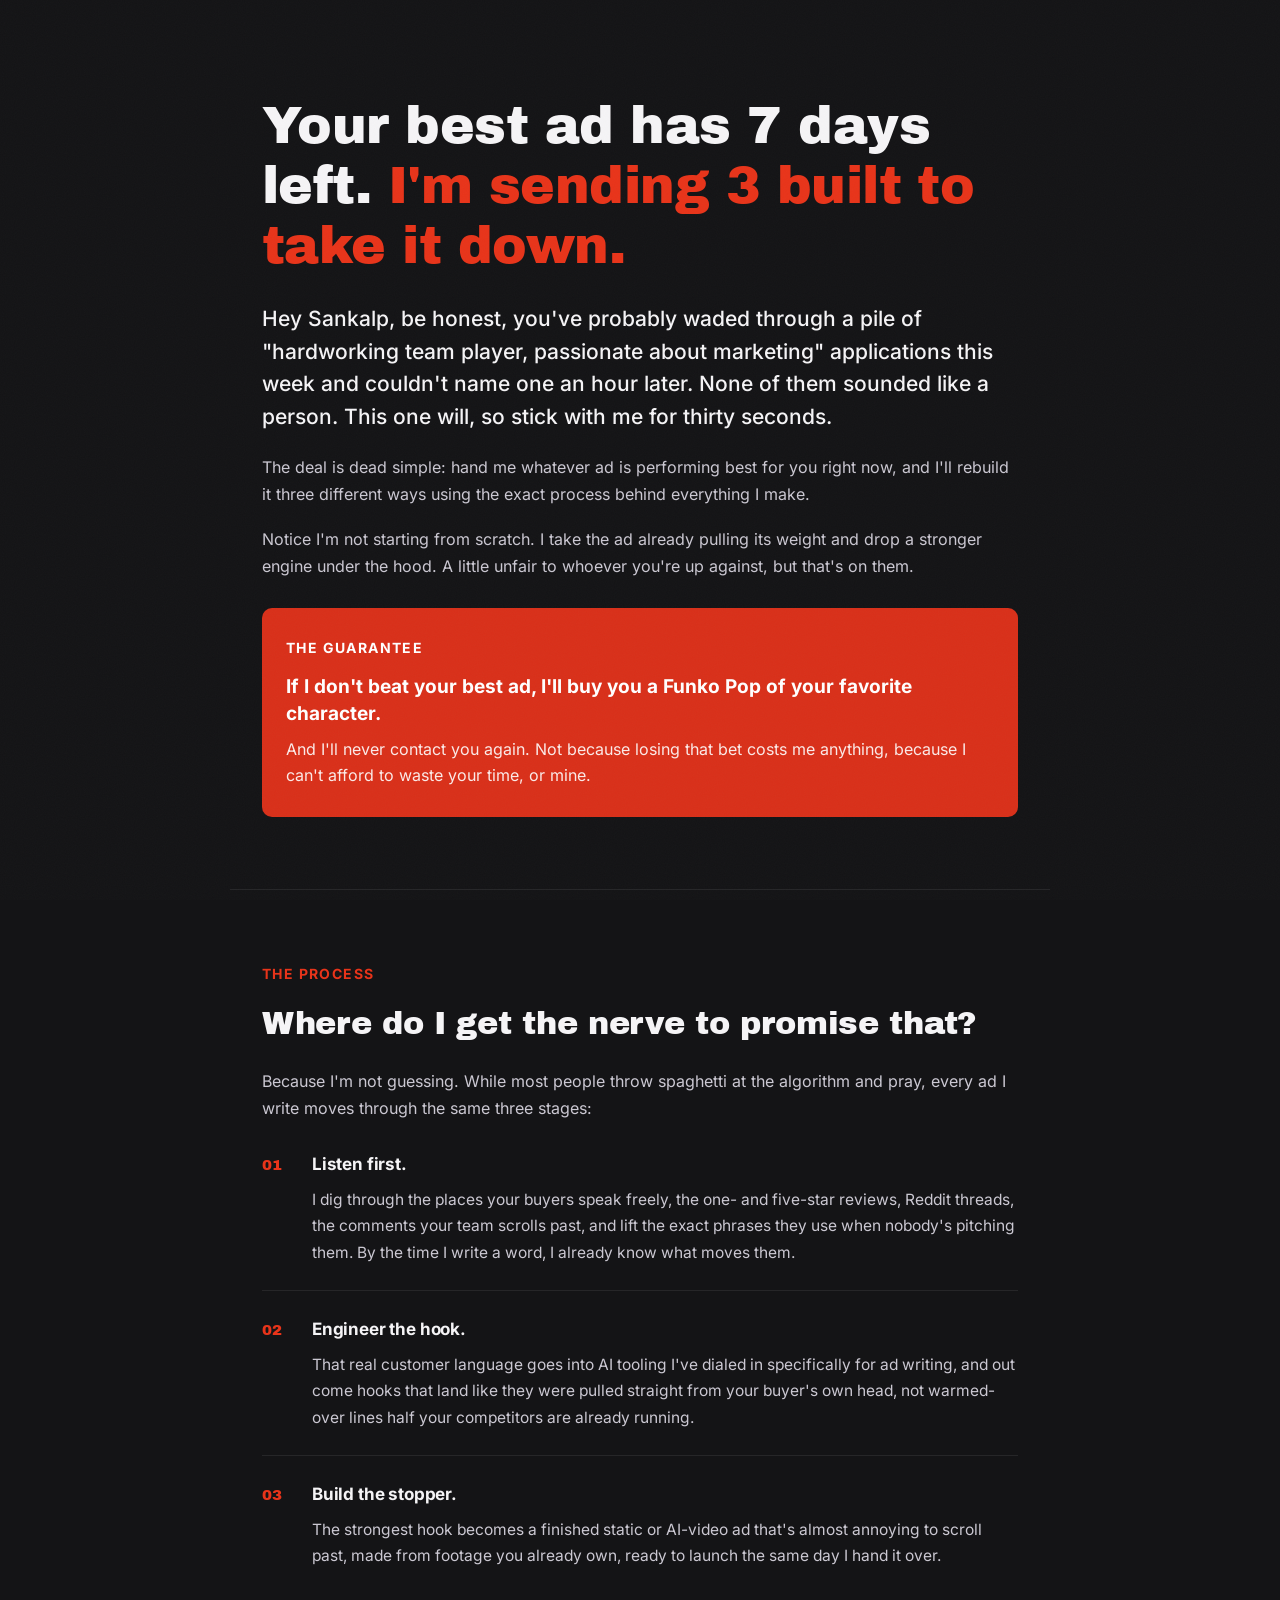
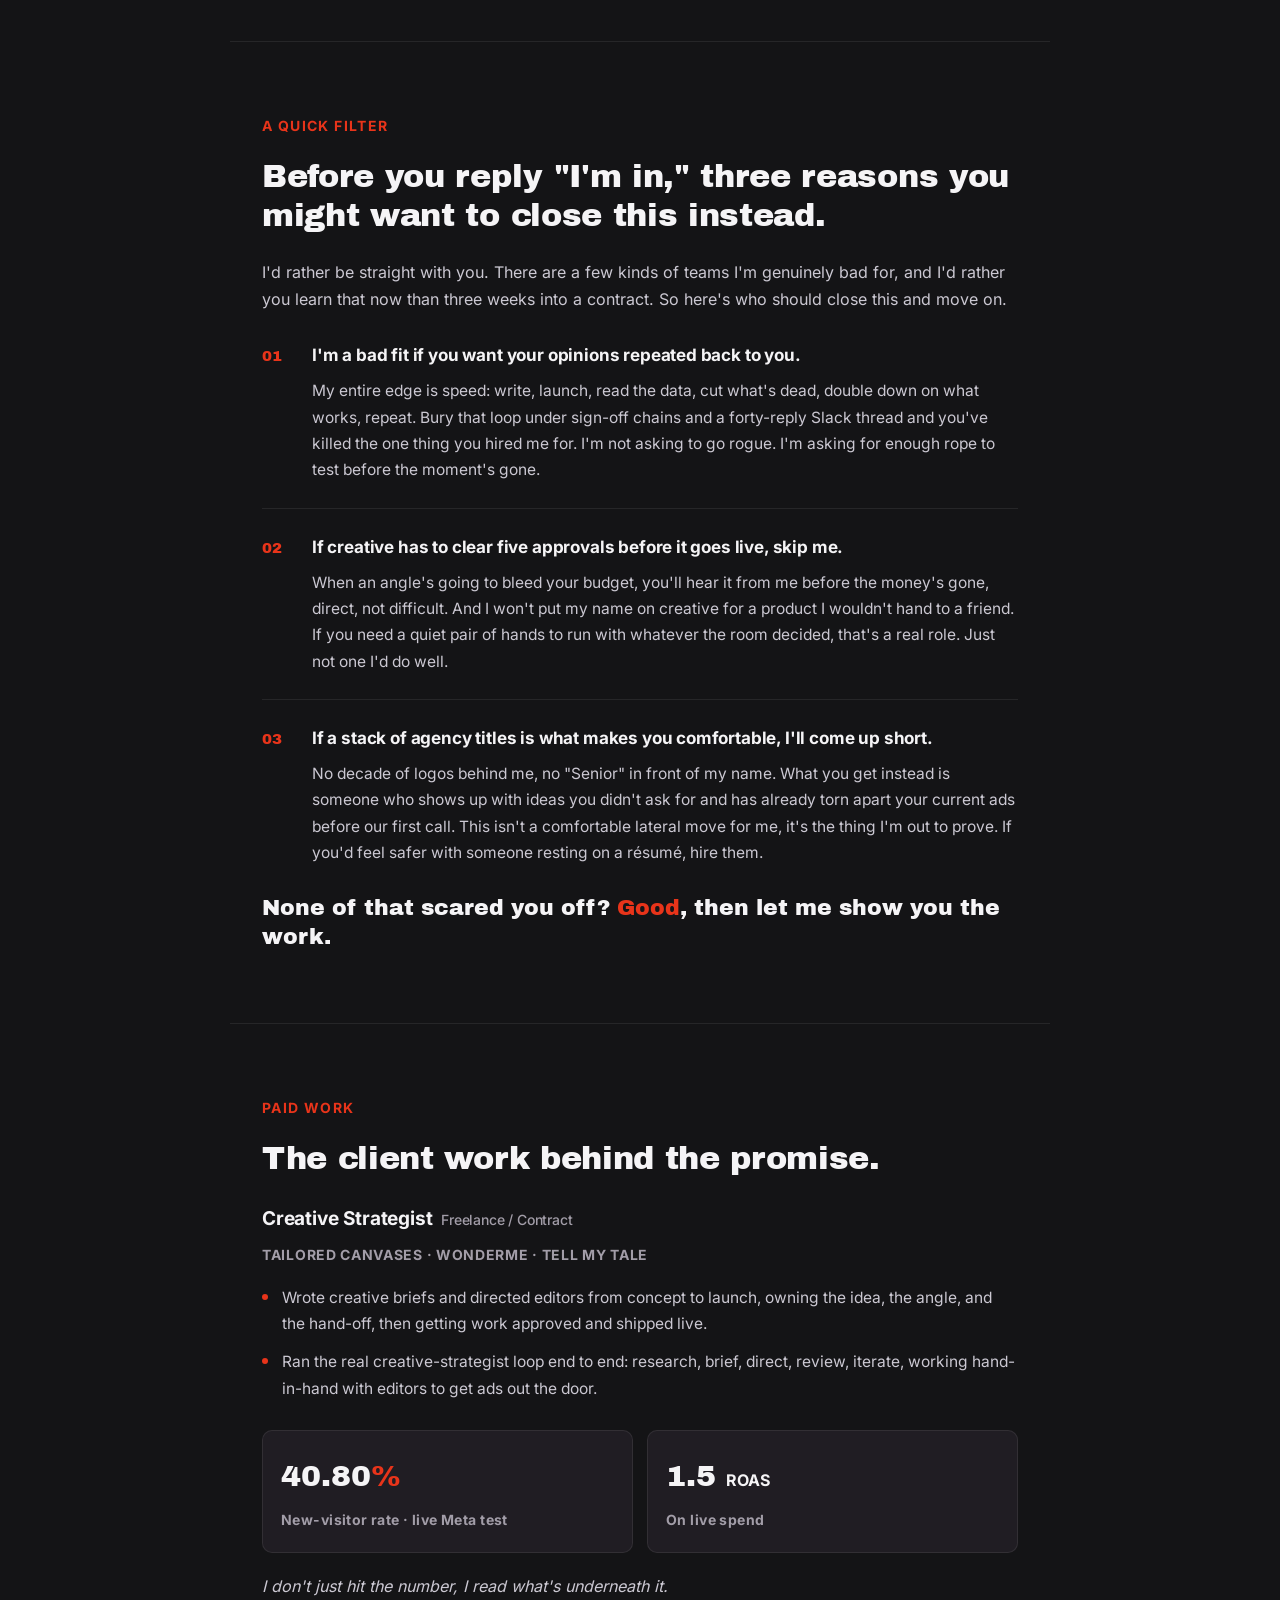
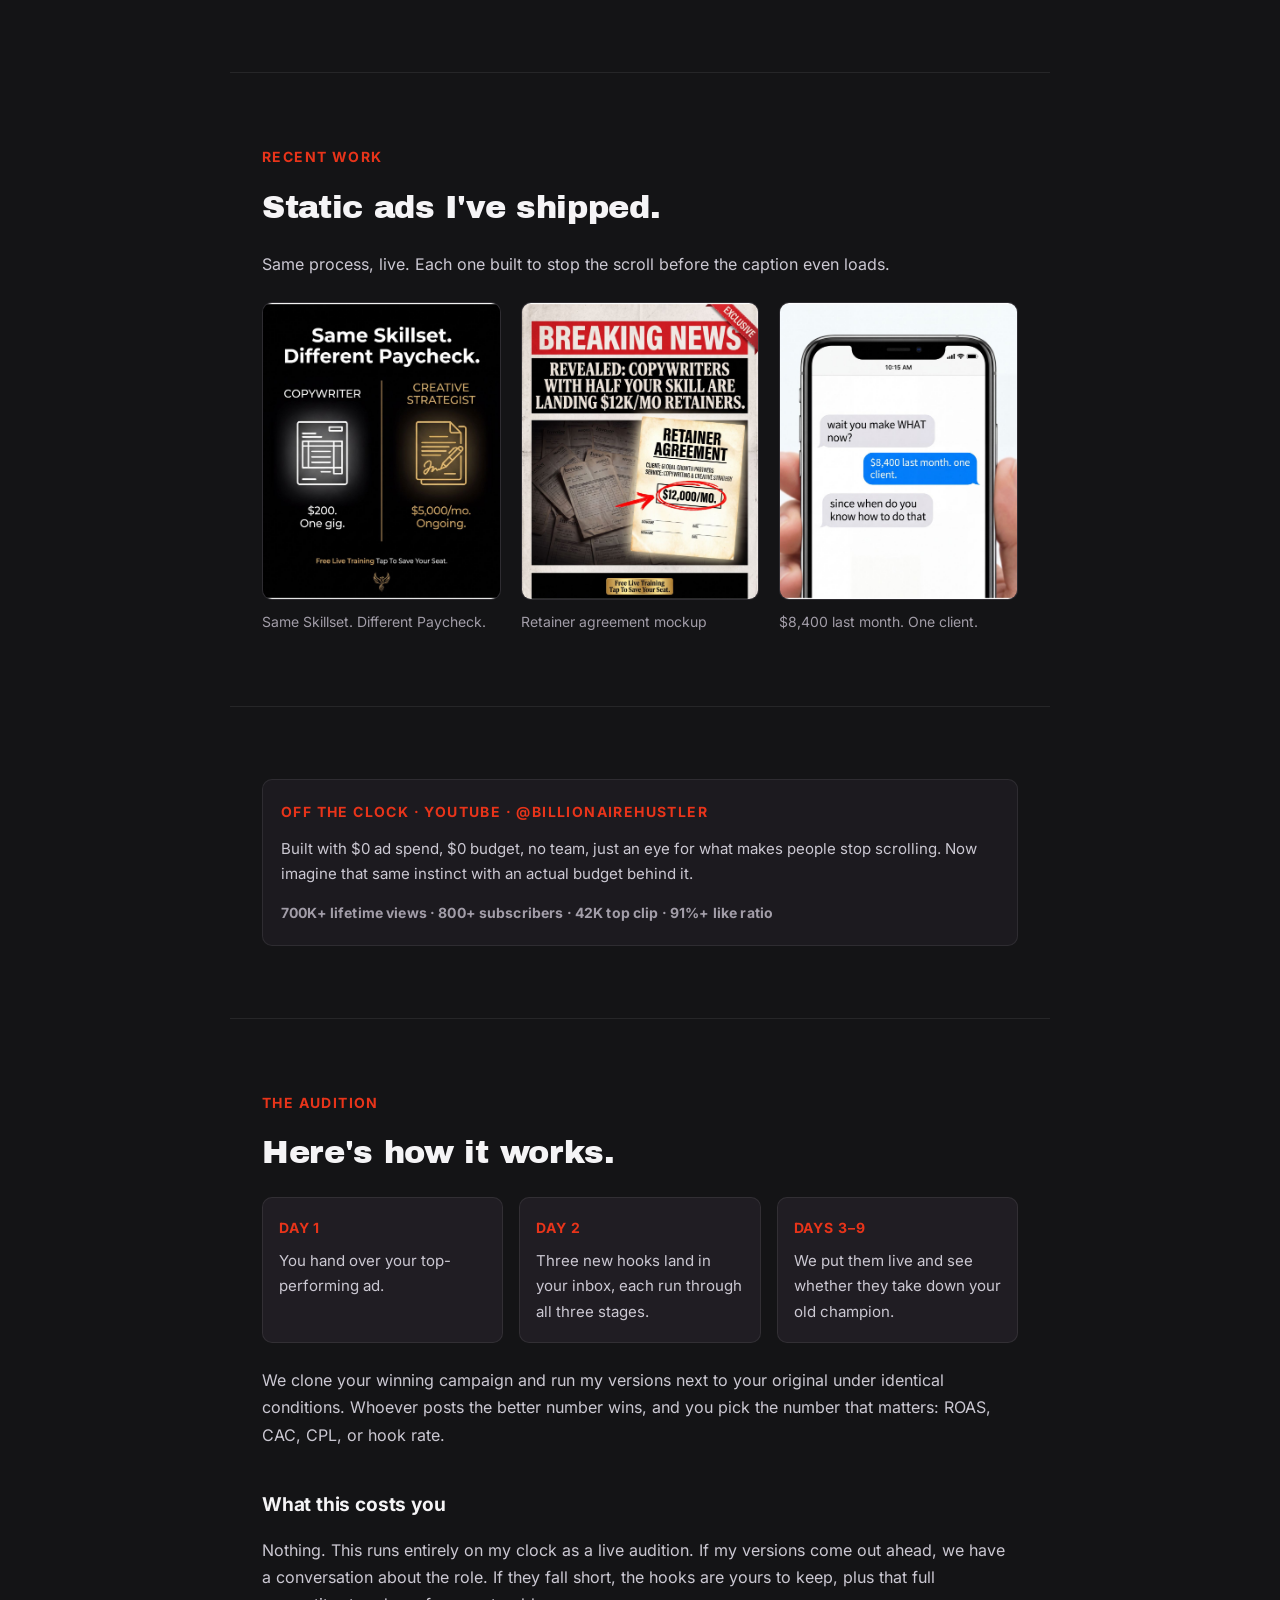
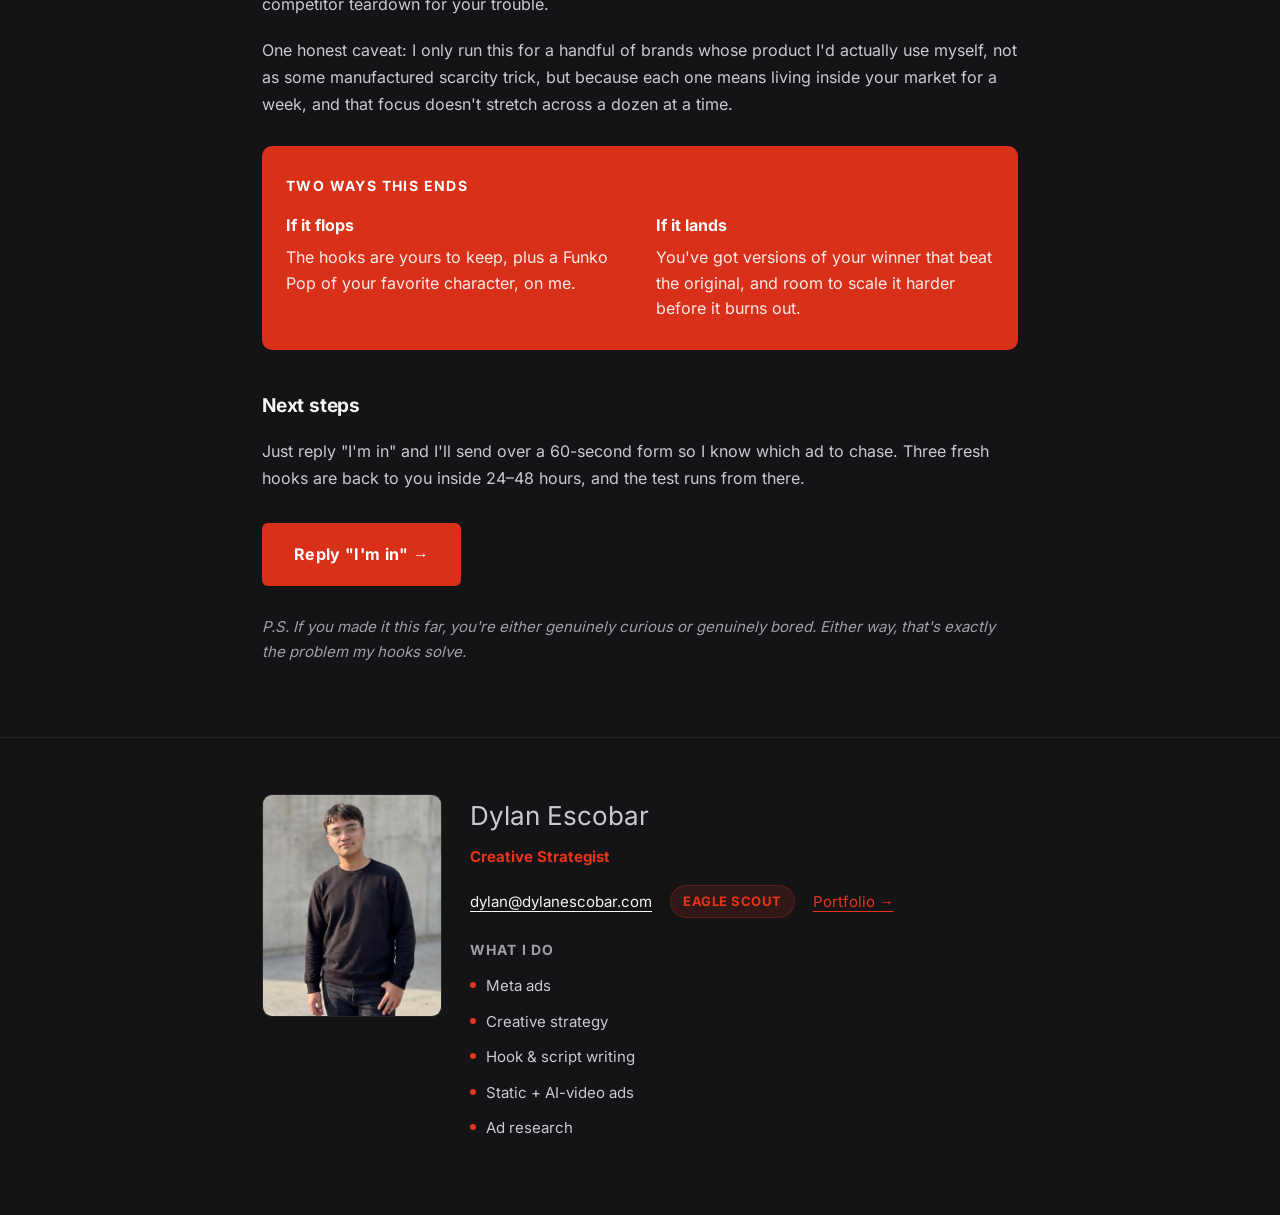
==== index.html @ 00561a88 "Fix gallery images and heading font not surviving PDF export Both bugs traced to the print/PDF path " ====
<!DOCTYPE html>
<html lang="en">
<head>
<meta charset="UTF-8">
<meta name="viewport" content="width=device-width, initial-scale=1.0">
<title>Your best ad has 7 days left. I'm sending 3 built to take it down.</title>
<meta name="description" content="A free 7-day audition: hand over your best-performing ad and I'll rebuild it three ways using the exact process behind everything I make.">
<link rel="stylesheet" href="assets/css/style.css">
</head>
<body>

<div class="grain"></div>

<main>

<!-- ============ SECTION 1: HERO / OFFER ============ -->
<section class="section hero-section" id="offer">
  <div class="wrap">
    <h1 class="hero-headline">Your best ad has 7 days left. <span class="accent-em">I'm sending 3 built to take it down.</span></h1>

    <p class="lede">Hey Sankalp, be honest, you've probably waded through a pile of "hardworking team player, passionate about marketing" applications this week and couldn't name one an hour later. None of them sounded like a person. This one will, so stick with me for thirty seconds.</p>

    <p class="body-text">The deal is dead simple: hand me whatever ad is performing best for you right now, and I'll rebuild it three different ways using the exact process behind everything I make.</p>

    <p class="body-text">Notice I'm not starting from scratch. I take the ad already pulling its weight and drop a stronger engine under the hood. A little unfair to whoever you're up against, but that's on them.</p>

    <div class="callout">
      <p class="callout-label">The Guarantee</p>
      <p class="callout-lead">If I don't beat your best ad, I'll buy you a Funko Pop of your favorite character.</p>
      <p class="callout-body">And I'll never contact you again. Not because losing that bet costs me anything, because I can't afford to waste your time, or mine.</p>
    </div>
  </div>
</section>

<hr class="divider">

<!-- ============ SECTION 2: THE PROCESS ============ -->
<section class="section" id="process">
  <div class="wrap">
    <p class="kicker">The Process</p>
    <h2 class="section-title">Where do I get the nerve to promise that?</h2>
    <p class="body-text">Because I'm not guessing. While most people throw spaghetti at the algorithm and pray, every ad I write moves through the same three stages:</p>

    <ol class="steps">
      <li>
        <span class="step-num">01</span>
        <div>
          <h3>Listen first.</h3>
          <p>I dig through the places your buyers speak freely, the one- and five-star reviews, Reddit threads, the comments your team scrolls past, and lift the exact phrases they use when nobody's pitching them. By the time I write a word, I already know what moves them.</p>
        </div>
      </li>
      <li>
        <span class="step-num">02</span>
        <div>
          <h3>Engineer the hook.</h3>
          <p>That real customer language goes into AI tooling I've dialed in specifically for ad writing, and out come hooks that land like they were pulled straight from your buyer's own head, not warmed-over lines half your competitors are already running.</p>
        </div>
      </li>
      <li>
        <span class="step-num">03</span>
        <div>
          <h3>Build the stopper.</h3>
          <p>The strongest hook becomes a finished static or AI-video ad that's almost annoying to scroll past, made from footage you already own, ready to launch the same day I hand it over.</p>
        </div>
      </li>
    </ol>
  </div>
</section>

<hr class="divider">

<!-- ============ SECTION 3: THE FILTER ============ -->
<section class="section" id="filter">
  <div class="wrap">
    <p class="kicker">A Quick Filter</p>
    <h2 class="section-title">Before you reply "I'm in," three reasons you might want to close this instead.</h2>
    <p class="body-text">I'd rather be straight with you. There are a few kinds of teams I'm genuinely bad for, and I'd rather you learn that now than three weeks into a contract. So here's who should close this and move on.</p>

    <ol class="steps">
      <li>
        <span class="step-num">01</span>
        <div>
          <h3>I'm a bad fit if you want your opinions repeated back to you.</h3>
          <p>My entire edge is speed: write, launch, read the data, cut what's dead, double down on what works, repeat. Bury that loop under sign-off chains and a forty-reply Slack thread and you've killed the one thing you hired me for. I'm not asking to go rogue. I'm asking for enough rope to test before the moment's gone.</p>
        </div>
      </li>
      <li>
        <span class="step-num">02</span>
        <div>
          <h3>If creative has to clear five approvals before it goes live, skip me.</h3>
          <p>When an angle's going to bleed your budget, you'll hear it from me before the money's gone, direct, not difficult. And I won't put my name on creative for a product I wouldn't hand to a friend. If you need a quiet pair of hands to run with whatever the room decided, that's a real role. Just not one I'd do well.</p>
        </div>
      </li>
      <li>
        <span class="step-num">03</span>
        <div>
          <h3>If a stack of agency titles is what makes you comfortable, I'll come up short.</h3>
          <p>No decade of logos behind me, no "Senior" in front of my name. What you get instead is someone who shows up with ideas you didn't ask for and has already torn apart your current ads before our first call. This isn't a comfortable lateral move for me, it's the thing I'm out to prove. If you'd feel safer with someone resting on a résumé, hire them.</p>
        </div>
      </li>
    </ol>

    <p class="filter-close">None of that scared you off? <span class="accent-em">Good</span>, then let me show you the work.</p>
  </div>
</section>

<hr class="divider">

<!-- ============ SECTION 4: PAID WORK / CLIENT PROOF ============ -->
<section class="section" id="paid-work">
  <div class="wrap">
    <p class="kicker">Paid Work</p>
    <h2 class="section-title">The client work behind the promise.</h2>

    <div class="exp-role">
      <h3>Creative Strategist <span class="exp-type">Freelance / Contract</span></h3>
      <p class="exp-clients">Tailored Canvases &middot; WonderMe &middot; Tell My Tale</p>
      <ul class="exp-bullets">
        <li>Wrote creative briefs and directed editors from concept to launch, owning the idea, the angle, and the hand-off, then getting work approved and shipped live.</li>
        <li>Ran the real creative-strategist loop end to end: research, brief, direct, review, iterate, working hand-in-hand with editors to get ads out the door.</li>
      </ul>
    </div>

    <div class="stat-grid">
      <div class="stat-card">
        <p class="stat-num">40.80<span class="accent-em">%</span></p>
        <p class="stat-label">New-visitor rate &middot; live Meta test</p>
      </div>
      <div class="stat-card">
        <p class="stat-num">1.5 <span class="stat-unit">ROAS</span></p>
        <p class="stat-label">On live spend</p>
      </div>
    </div>

    <p class="body-text italic-note">I don't just hit the number, I read what's underneath it.</p>
  </div>
</section>

<hr class="divider">

<!-- ============ SECTION 5: RECENT WORK (GALLERY) ============ -->
<section class="section" id="recent-work">
  <div class="wrap">
    <p class="kicker">Recent Work</p>
    <h2 class="section-title">Static ads I've shipped.</h2>
    <p class="body-text">Same process, live. Each one built to stop the scroll before the caption even loads.</p>

    <div class="gallery">
      <figure class="gallery-item">
        <img src="assets/images/gallery-skillset-paycheck.jpg" alt="Same Skillset. Different Paycheck. — copywriter vs. creative strategist pay comparison ad">
        <figcaption>Same Skillset. Different Paycheck.</figcaption>
      </figure>
      <figure class="gallery-item">
        <img src="assets/images/gallery-retainer-agreement.jpg" alt="Breaking News style ad mocking up a $12,000/month retainer agreement">
        <figcaption>Retainer agreement mockup</figcaption>
      </figure>
      <figure class="gallery-item">
        <img src="assets/images/gallery-text-message.jpg" alt="Text message screenshot ad: $8,400 last month, one client">
        <figcaption>$8,400 last month. One client.</figcaption>
      </figure>
    </div>
  </div>
</section>

<hr class="divider">

<!-- ============ SECTION 6: OFF THE CLOCK ============ -->
<section class="section section--compact" id="off-the-clock">
  <div class="wrap">
    <div class="otc-card">
      <p class="kicker">Off The Clock &middot; YouTube &middot; @billionairehustler</p>
      <p class="body-text">Built with $0 ad spend, $0 budget, no team, just an eye for what makes people stop scrolling. Now imagine that same instinct with an actual budget behind it.</p>
      <p class="otc-stats">700K+ lifetime views &middot; 800+ subscribers &middot; 42K top clip &middot; 91%+ like ratio</p>
    </div>
  </div>
</section>

<hr class="divider">

<!-- ============ SECTION 7: THE AUDITION ============ -->
<section class="section" id="audition">
  <div class="wrap">
    <p class="kicker">The Audition</p>
    <h2 class="section-title">Here's how it works.</h2>

    <div class="day-grid">
      <div class="day-card"><p class="day-label">Day 1</p><p>You hand over your top-performing ad.</p></div>
      <div class="day-card"><p class="day-label">Day 2</p><p>Three new hooks land in your inbox, each run through all three stages.</p></div>
      <div class="day-card"><p class="day-label">Days 3&ndash;9</p><p>We put them live and see whether they take down your old champion.</p></div>
    </div>

    <p class="body-text">We clone your winning campaign and run my versions next to your original under identical conditions. Whoever posts the better number wins, and you pick the number that matters: ROAS, CAC, CPL, or hook rate.</p>

    <h3 class="subsection-title">What this costs you</h3>
    <p class="body-text">Nothing. This runs entirely on my clock as a live audition. If my versions come out ahead, we have a conversation about the role. If they fall short, the hooks are yours to keep, plus that full competitor teardown for your trouble.</p>
    <p class="body-text">One honest caveat: I only run this for a handful of brands whose product I'd actually use myself, not as some manufactured scarcity trick, but because each one means living inside your market for a week, and that focus doesn't stretch across a dozen at a time.</p>

    <div class="callout">
      <p class="callout-label">Two Ways This Ends</p>
      <div class="callout-split">
        <div>
          <p class="callout-sublabel">If it flops</p>
          <p class="callout-body">The hooks are yours to keep, plus a Funko Pop of your favorite character, on me.</p>
        </div>
        <div>
          <p class="callout-sublabel">If it lands</p>
          <p class="callout-body">You've got versions of your winner that beat the original, and room to scale it harder before it burns out.</p>
        </div>
      </div>
    </div>

    <div class="next-steps">
      <h3 class="subsection-title">Next steps</h3>
      <p class="body-text">Just reply "I'm in" and I'll send over a 60-second form so I know which ad to chase. Three fresh hooks are back to you inside 24&ndash;48 hours, and the test runs from there.</p>

      <a href="mailto:dylan@dylanescobar.com?subject=I%27m%20in" class="btn btn-primary">Reply "I'm in" &rarr;</a>

      <p class="ps-note">P.S. If you made it this far, you're either genuinely curious or genuinely bored. Either way, that's exactly the problem my hooks solve.</p>
    </div>
  </div>
</section>

</main>

<!-- ============ SECTION 8: BIO / FOOTER ============ -->
<footer class="bio-footer" id="bio">
  <div class="wrap bio-grid">
    <img class="bio-photo" src="assets/images/dylan-headshot.jpg" alt="Dylan Escobar">
    <div class="bio-text">
      <p class="bio-name">Dylan Escobar</p>
      <p class="bio-title">Creative Strategist</p>
      <p class="bio-meta">
        <a href="mailto:dylan@dylanescobar.com">dylan@dylanescobar.com</a>
        <span class="badge">Eagle Scout</span>
        <a href="#" class="portfolio-link">Portfolio &rarr;</a>
      </p>
      <p class="num-label">What I do</p>
      <ul class="what-i-do">
        <li>Meta ads</li>
        <li>Creative strategy</li>
        <li>Hook &amp; script writing</li>
        <li>Static + AI-video ads</li>
        <li>Ad research</li>
      </ul>
    </div>
  </div>
</footer>

</body>
</html>
---- assets/css/style.css ----
@font-face {
  font-family: 'Archivo Black';
  font-style: normal;
  font-weight: 400;
  font-display: swap;
  src: url('../fonts/ArchivoBlack-Regular.woff2') format('woff2');
}

@font-face {
  font-family: 'Inter';
  font-style: normal;
  font-weight: 400 700;
  font-display: swap;
  src: url('../fonts/Inter-Variable.woff2') format('woff2');
}

:root {
  --bg: #141416;
  --bg-card: #1c1a1f;
  --bg-card-2: #201d23;
  --red: #e8341a;
  --red-deep: #d9301a;
  --red-dim: #e8341a22;
  --white: #f5f4f6;
  --text-body: #cbc8d2;
  --text-dim: #a29da8;
  --hairline: #ffffff14;
  --max-w: 720px;
}

* { box-sizing: border-box; }

html { scroll-behavior: smooth; }

body {
  margin: 0;
  background: var(--bg);
  color: var(--text-body);
  font-family: 'Inter', -apple-system, BlinkMacSystemFont, sans-serif;
  font-size: 16px;
  line-height: 1.7;
  -webkit-font-smoothing: antialiased;
}

.grain {
  position: fixed;
  inset: 0;
  pointer-events: none;
  z-index: 999;
  opacity: 0.025;
  background-image: url("data:image/svg+xml,%3Csvg xmlns='http://www.w3.org/2000/svg' width='120' height='120'%3E%3Cfilter id='n'%3E%3CfeTurbulence type='fractalNoise' baseFrequency='0.9' numOctaves='2' stitchTiles='stitch'/%3E%3C/filter%3E%3Crect width='100%25' height='100%25' filter='url(%23n)'/%3E%3C/svg%3E");
}

.wrap {
  max-width: var(--max-w);
  margin: 0 auto;
  padding: 0 20px;
}

h1, h2, h3 {
  font-family: 'Archivo Black', 'Inter', sans-serif;
  color: var(--white);
  font-weight: 400;
  letter-spacing: -0.01em;
  margin: 0;
}

.accent-em { color: var(--red); }

a { color: inherit; }

/* ============ SECTION LAYOUT ============ */
.section {
  padding: 56px 0;
  break-inside: avoid;
  page-break-inside: avoid;
}

.section--compact { padding: 32px 0; }

.divider {
  border: none;
  border-top: 1px solid var(--hairline);
  max-width: var(--max-w);
  margin: 0 auto;
}

.kicker {
  font-size: 14px;
  font-weight: 700;
  letter-spacing: 0.1em;
  text-transform: uppercase;
  color: var(--red);
  margin: 0 0 20px;
}

.section-title {
  font-size: 28px;
  line-height: 1.2;
  margin-bottom: 24px;
}

.subsection-title {
  font-family: 'Inter', sans-serif;
  font-weight: 700;
  font-size: 19px;
  color: var(--white);
  margin: 40px 0 16px;
}

.lede {
  font-size: 19px;
  color: var(--white);
  font-weight: 500;
  line-height: 1.55;
  margin: 0 0 20px;
}

.body-text {
  font-size: 16px;
  color: var(--text-body);
  margin: 0 0 18px;
}

.body-text:last-child { margin-bottom: 0; }

.italic-note {
  font-style: italic;
  margin-top: 8px;
}

/* ============ HERO ============ */
.hero-section { padding-top: 72px; }

.hero-headline {
  font-size: 34px;
  line-height: 1.15;
  margin-bottom: 28px;
}

/* ============ CALLOUT (red background) ============ */
.callout {
  background: var(--red-deep);
  border-radius: 10px;
  padding: 28px 24px;
  margin-top: 28px;
  break-inside: avoid;
  page-break-inside: avoid;
}

.callout-label {
  font-size: 14px;
  font-weight: 700;
  letter-spacing: 0.1em;
  text-transform: uppercase;
  color: #ffffff;
  margin: 0 0 14px;
}

.callout-lead {
  font-size: 19px;
  font-weight: 700;
  color: #ffffff;
  line-height: 1.4;
  margin: 0 0 10px;
}

.callout-body {
  font-size: 16px;
  color: #ffffffe6;
  line-height: 1.6;
  margin: 0;
}

.callout-split {
  display: flex;
  flex-direction: column;
  gap: 20px;
}

.callout-sublabel {
  font-size: 16px;
  font-weight: 700;
  color: #ffffff;
  margin: 0 0 6px;
}

/* ============ STEPS (Process / Filter) ============ */
.steps {
  list-style: none;
  margin: 28px 0 0;
  padding: 0;
  display: flex;
  flex-direction: column;
  gap: 24px;
}

.steps li {
  display: grid;
  grid-template-columns: 36px 1fr;
  gap: 14px;
  padding-bottom: 24px;
  border-bottom: 1px solid var(--hairline);
}
.steps li:last-child { border-bottom: none; padding-bottom: 0; }

.step-num {
  font-family: 'Archivo Black', sans-serif;
  color: var(--red);
  font-size: 15px;
  padding-top: 3px;
}

.steps h3 {
  font-family: 'Inter', sans-serif;
  font-weight: 700;
  font-size: 17px;
  color: var(--white);
  margin: 0 0 8px;
}

.steps p {
  margin: 0;
  color: var(--text-body);
  font-size: 15.5px;
}

.filter-close {
  font-family: 'Archivo Black', sans-serif;
  font-weight: 400;
  color: var(--white);
  font-size: 22px;
  line-height: 1.3;
  margin: 28px 0 0;
}

/* ============ PAID WORK ============ */
.exp-role h3 {
  font-family: 'Inter', sans-serif;
  font-weight: 700;
  font-size: 19px;
  color: var(--white);
  margin: 0 0 8px;
}

.exp-type {
  font-family: 'Inter', sans-serif;
  font-weight: 500;
  font-size: 14px;
  color: var(--text-dim);
  margin-left: 4px;
}

.exp-clients {
  font-size: 14px;
  font-weight: 700;
  letter-spacing: 0.05em;
  text-transform: uppercase;
  color: var(--text-dim);
  margin: 0 0 18px;
}

.exp-bullets {
  list-style: none;
  margin: 0;
  padding: 0;
  display: flex;
  flex-direction: column;
  gap: 12px;
}

.exp-bullets li {
  position: relative;
  padding-left: 20px;
  color: var(--text-body);
  font-size: 15.5px;
}

.exp-bullets li::before {
  content: "";
  position: absolute;
  left: 0;
  top: 9px;
  width: 6px;
  height: 6px;
  border-radius: 50%;
  background: var(--red);
}

.stat-grid {
  display: grid;
  grid-template-columns: 1fr;
  gap: 14px;
  margin: 28px 0 20px;
  break-inside: avoid;
  page-break-inside: avoid;
}

.stat-card {
  background: var(--bg-card-2);
  border: 1px solid var(--hairline);
  border-radius: 10px;
  padding: 20px 18px;
  break-inside: avoid;
  page-break-inside: avoid;
}

.stat-num {
  font-family: 'Archivo Black', sans-serif;
  color: var(--white);
  font-size: 30px;
  margin: 0 0 6px;
}

.stat-unit {
  font-family: 'Inter', sans-serif;
  font-weight: 700;
  font-size: 16px;
  color: var(--white);
}

.stat-label {
  font-size: 14px;
  font-weight: 700;
  letter-spacing: 0.03em;
  color: var(--text-dim);
  margin: 0;
}

/* ============ GALLERY ============ */
.gallery {
  display: grid;
  grid-template-columns: 1fr;
  gap: 20px;
  margin-top: 24px;
  break-inside: avoid;
  page-break-inside: avoid;
}

.gallery-item {
  margin: 0;
  break-inside: avoid;
  page-break-inside: avoid;
}

.gallery-item img {
  display: block;
  width: 100%;
  height: auto;
  border-radius: 10px;
  border: 1px solid var(--hairline);
  background: var(--bg-card);
}

.gallery-item figcaption {
  font-size: 14px;
  color: var(--text-dim);
  margin-top: 10px;
}

/* ============ OFF THE CLOCK ============ */
.otc-card {
  background: var(--bg-card);
  border: 1px solid var(--hairline);
  border-radius: 10px;
  padding: 20px 18px;
  break-inside: avoid;
  page-break-inside: avoid;
}

.otc-card .kicker { margin-bottom: 12px; }
.otc-card .body-text { margin-bottom: 14px; font-size: 15px; }

.otc-stats {
  font-size: 14px;
  font-weight: 700;
  color: var(--text-dim);
  margin: 0;
  letter-spacing: 0.01em;
}

/* ============ AUDITION ============ */
.day-grid {
  display: grid;
  grid-template-columns: 1fr;
  gap: 16px;
  margin: 24px 0 24px;
  break-inside: avoid;
  page-break-inside: avoid;
}

.day-card {
  background: var(--bg-card-2);
  border: 1px solid var(--hairline);
  border-radius: 10px;
  padding: 18px 16px;
  break-inside: avoid;
  page-break-inside: avoid;
}

.day-label {
  font-size: 14px;
  font-weight: 700;
  letter-spacing: 0.06em;
  text-transform: uppercase;
  color: var(--red);
  margin: 0 0 8px;
}

.day-card p:last-child {
  color: var(--text-body);
  font-size: 15px;
  margin: 0;
}

.btn {
  display: inline-block;
  text-decoration: none;
  font-family: 'Inter', sans-serif;
  font-weight: 700;
  font-size: 16px;
  letter-spacing: 0.02em;
  padding: 18px 32px;
  border-radius: 6px;
  margin-top: 12px;
  transition: transform 0.15s ease, opacity 0.15s ease;
  min-height: 48px;
}
.btn:hover { transform: translateY(-2px); }

.btn-primary {
  background: var(--red-deep);
  color: #fff;
}

.ps-note {
  font-style: italic;
  color: var(--text-dim);
  font-size: 15px;
  margin: 28px 0 0;
}

.next-steps {
  break-inside: avoid;
  page-break-inside: avoid;
}

/* ============ BIO / FOOTER ============ */
.bio-footer {
  padding: 56px 0 64px;
  border-top: 1px solid var(--hairline);
  break-inside: avoid;
  page-break-inside: avoid;
}

.bio-grid {
  display: grid;
  grid-template-columns: 1fr;
  gap: 28px;
  align-items: start;
}

.bio-photo {
  width: 160px;
  aspect-ratio: 372 / 461;
  object-fit: cover;
  border-radius: 10px;
  border: 1px solid var(--hairline);
}

.bio-name {
  font-size: 26px;
  margin: 0 0 6px;
}

.bio-title {
  font-family: 'Inter', sans-serif;
  font-weight: 700;
  font-size: 15px;
  color: var(--red);
  margin: 0 0 16px;
}

.bio-meta {
  display: flex;
  flex-wrap: wrap;
  gap: 10px 18px;
  align-items: center;
  font-size: 15px;
  color: var(--text-body);
  margin: 0 0 20px;
}

.bio-meta a {
  color: var(--white);
  text-decoration: underline;
  text-underline-offset: 4px;
}

.portfolio-link { color: var(--red) !important; }

.badge {
  font-size: 13px;
  font-weight: 700;
  letter-spacing: 0.04em;
  text-transform: uppercase;
  color: var(--red);
  background: var(--red-dim);
  border: 1px solid #e8341a40;
  border-radius: 20px;
  padding: 4px 12px;
}

.num-label {
  font-size: 14px;
  font-weight: 700;
  letter-spacing: 0.08em;
  text-transform: uppercase;
  color: var(--text-dim);
  margin: 0 0 12px;
}

.what-i-do {
  list-style: none;
  margin: 0;
  padding: 0;
}

.what-i-do li {
  position: relative;
  font-size: 15px;
  color: var(--text-body);
  margin-bottom: 10px;
  padding-left: 16px;
}

.what-i-do li::before {
  content: "";
  position: absolute;
  left: 0;
  top: 9px;
  width: 6px;
  height: 6px;
  border-radius: 50%;
  background: var(--red);
}

/* ============ MOBILE-FIRST BREAKPOINTS ============ */

/* Small phones: bump text and spacing up further, generous tap targets */
@media (max-width: 380px) {
  body { font-size: 16.5px; }
  .hero-headline { font-size: 30px; }
  .section-title { font-size: 24px; }
  .btn { width: 100%; text-align: center; }
}

/* Tablet and up */
@media (min-width: 640px) {
  :root { --max-w: 760px; }

  .wrap { padding: 0 32px; }

  .section { padding: 72px 0; }
  .hero-section { padding-top: 96px; }

  .hero-headline { font-size: 44px; }
  .section-title { font-size: 32px; }
  .lede { font-size: 21px; }

  .stat-grid { grid-template-columns: repeat(2, 1fr); }
  .day-grid { grid-template-columns: repeat(3, 1fr); }
  .gallery { grid-template-columns: repeat(2, 1fr); }
  .callout-split { flex-direction: row; gap: 32px; }
  .callout-split > div { flex: 1; }

  .bio-grid { grid-template-columns: 180px 1fr; }
  .bio-photo { width: 100%; }
}

/* Desktop */
@media (min-width: 1000px) {
  :root { --max-w: 820px; }

  .hero-headline { font-size: 52px; }
  .gallery { grid-template-columns: repeat(3, 1fr); }
}

@media (prefers-reduced-motion: reduce) {
  html { scroll-behavior: auto; }
}

/* ============ PRINT / PDF EXPORT ============ */
@media print {
  * {
    -webkit-print-color-adjust: exact !important;
    print-color-adjust: exact !important;
    color-adjust: exact !important;
  }

  body {
    background: var(--bg) !important;
    color: var(--text-body) !important;
    font-size: 14px !important;
    line-height: 1.6 !important;
  }

  .grain { display: none; }

  .section,
  .callout,
  .stat-grid,
  .stat-card,
  .day-grid,
  .day-card,
  .otc-card,
  .gallery,
  .gallery-item,
  .next-steps,
  .bio-footer {
    break-inside: avoid !important;
    page-break-inside: avoid !important;
  }

  h1, h2, h3, .subsection-title {
    break-after: avoid !important;
    page-break-after: avoid !important;
  }

  /* A printed page is narrower than the 1000px screen breakpoint that
     triggers the 3-column layout, so force the compact layout here too
     -- otherwise the 2-column fallback makes these sections taller than
     one page and forces a mid-section split despite break-inside: avoid. */
  .gallery { grid-template-columns: repeat(3, 1fr) !important; }
  .day-grid { grid-template-columns: repeat(3, 1fr) !important; }

  .hero-headline { font-size: 26px !important; }
  .section-title { font-size: 20px !important; }
  .subsection-title { font-size: 16px !important; }
  .steps h3 { font-size: 15px !important; }
  .filter-close { font-size: 18px !important; }

  .lede { font-size: 15px !important; }
  .body-text,
  .steps p,
  .exp-bullets li,
  .callout-body,
  .day-card p:last-child,
  .otc-card .body-text,
  .ps-note,
  .what-i-do li,
  .bio-meta { font-size: 14px !important; }

  .kicker,
  .callout-label,
  .exp-clients,
  .exp-type,
  .stat-label,
  .day-label,
  .num-label,
  .badge,
  .otc-stats,
  .gallery-item figcaption { font-size: 14px !important; }

  .stat-num { font-size: 20px !important; }
  .callout-lead { font-size: 16px !important; }
  .callout-sublabel { font-size: 14px !important; }
}
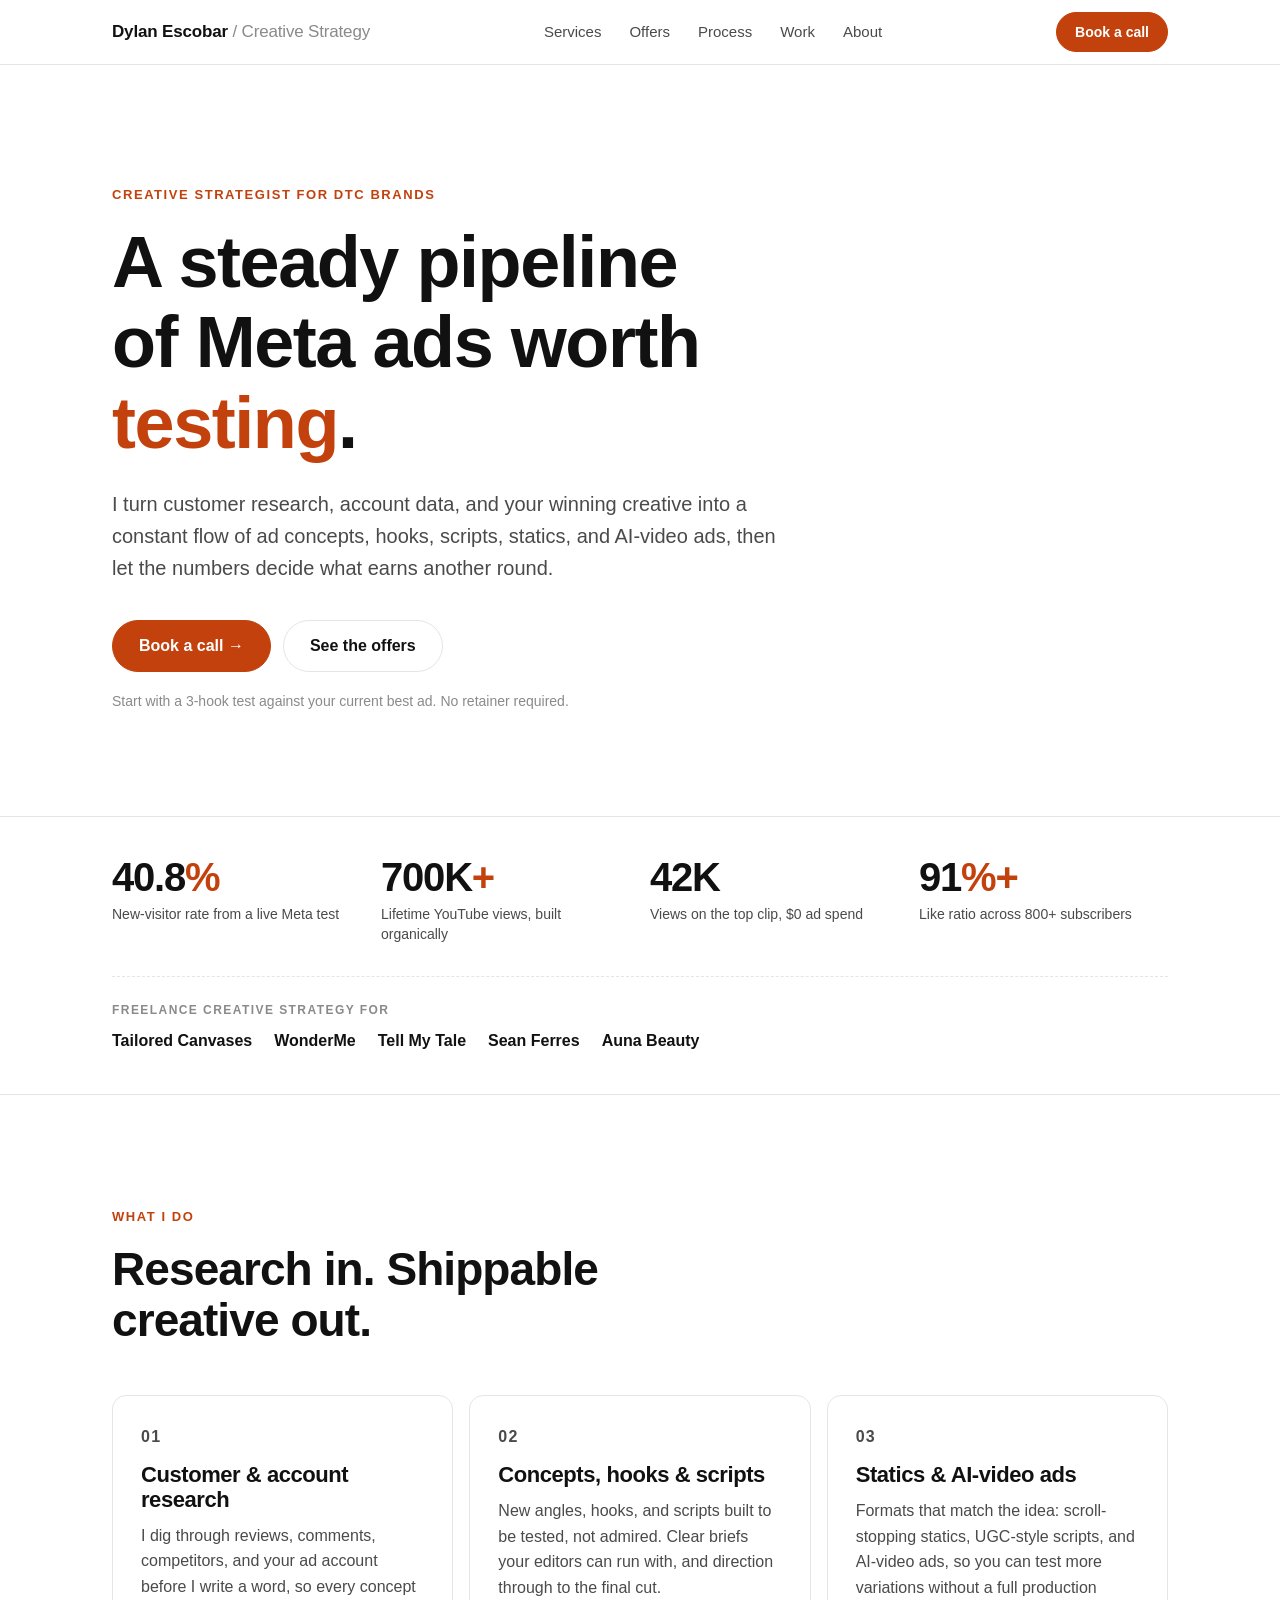
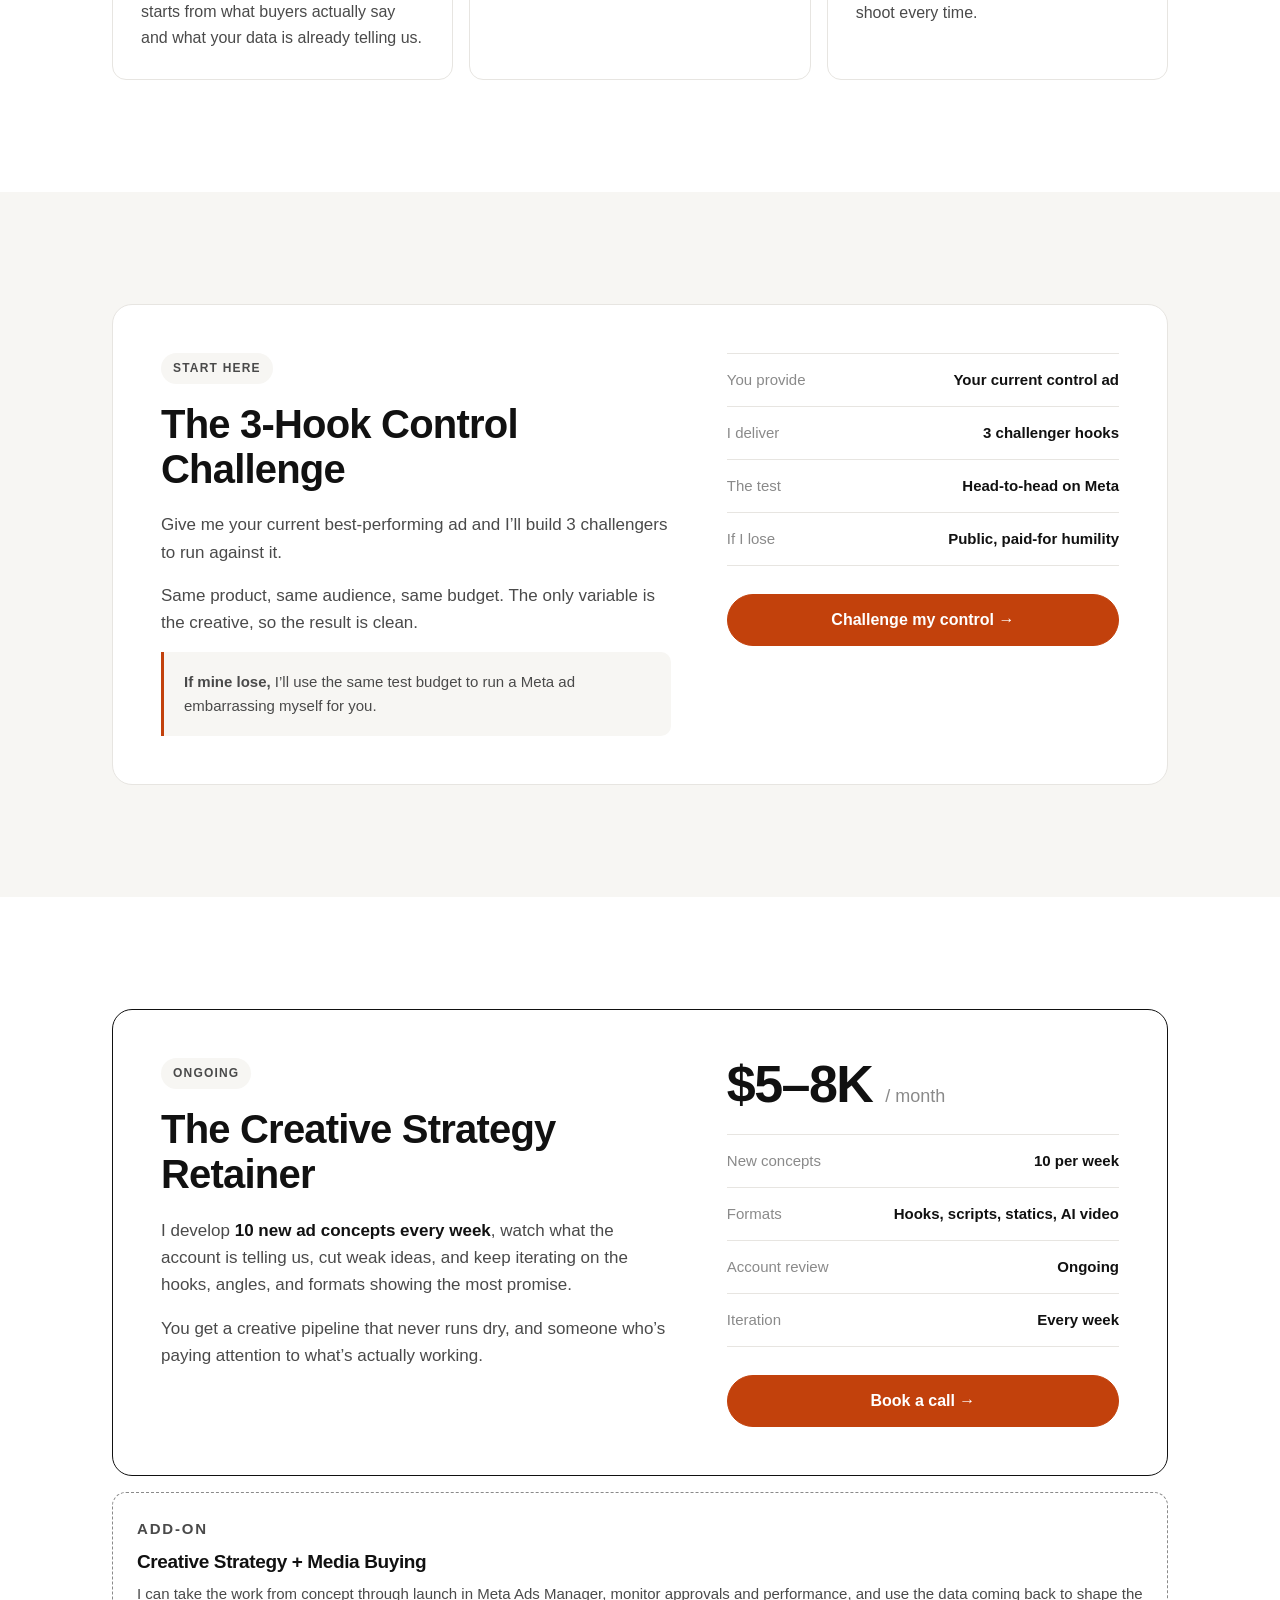
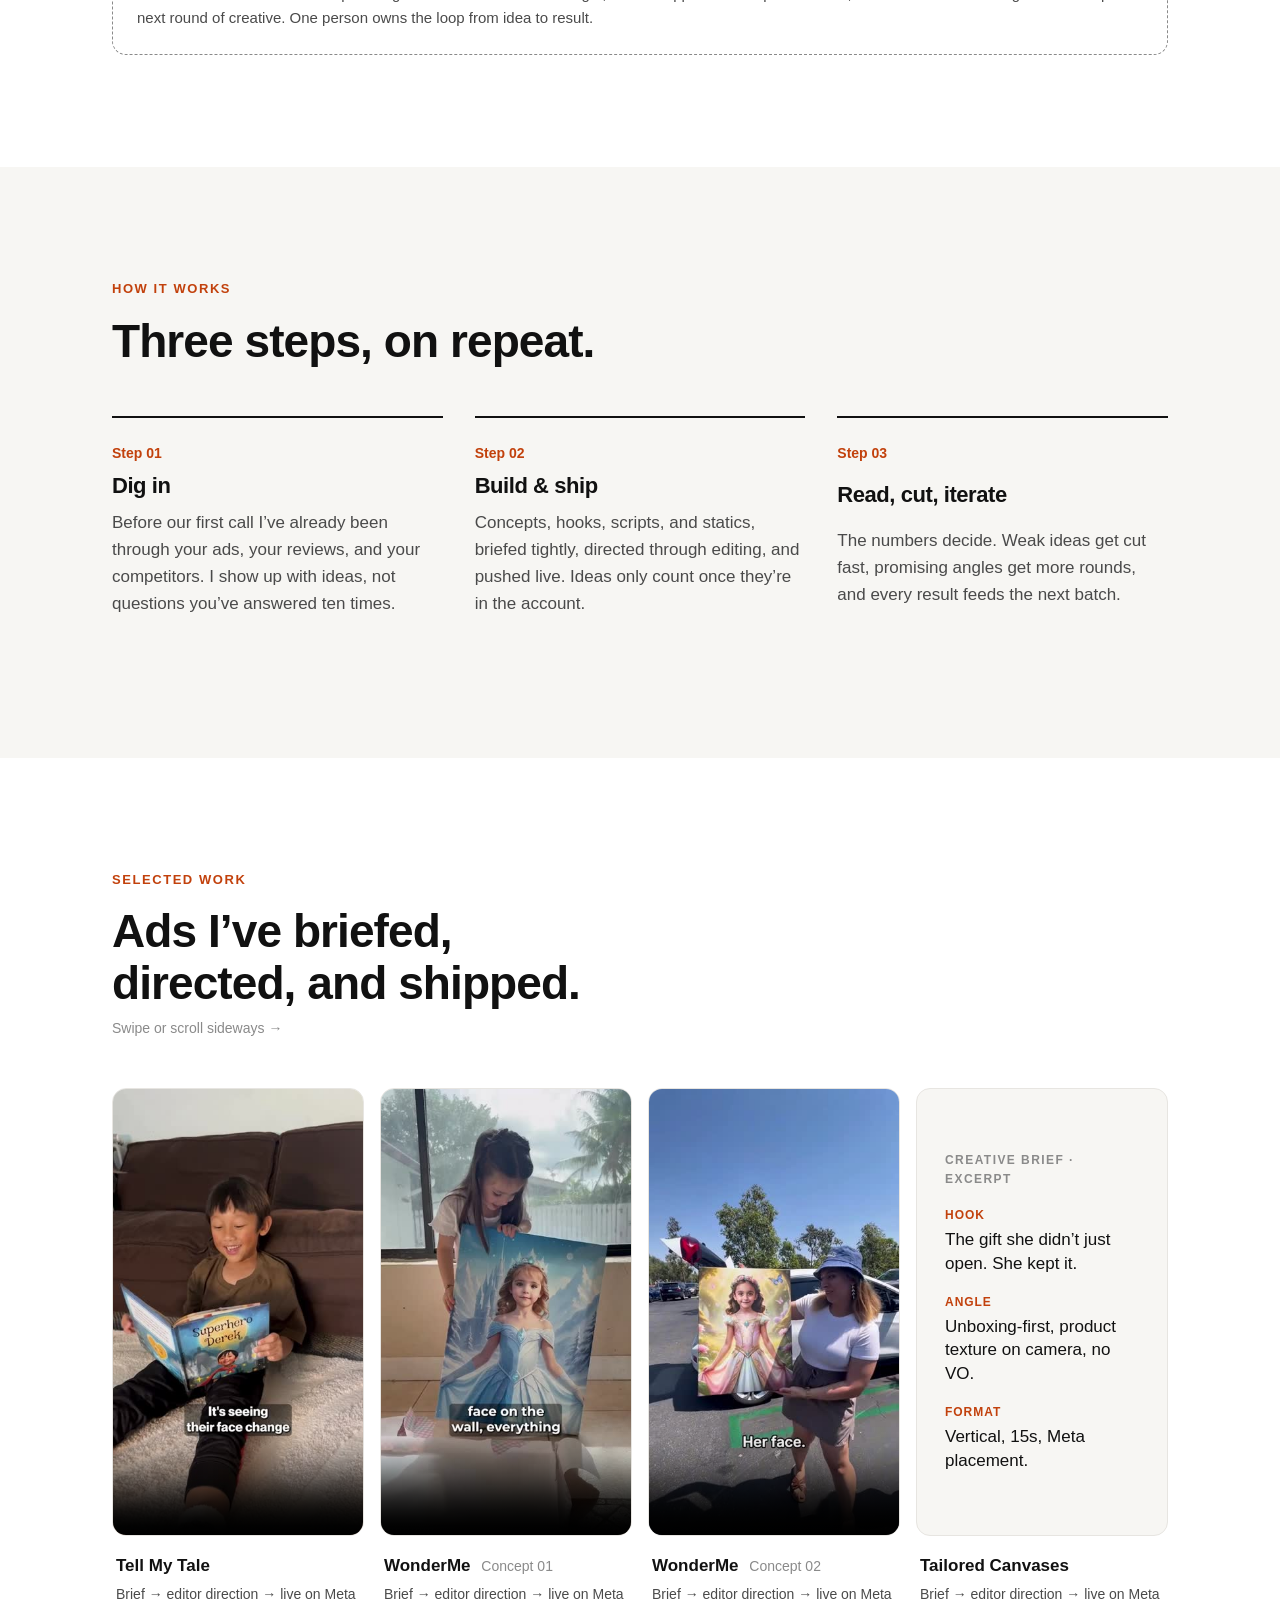
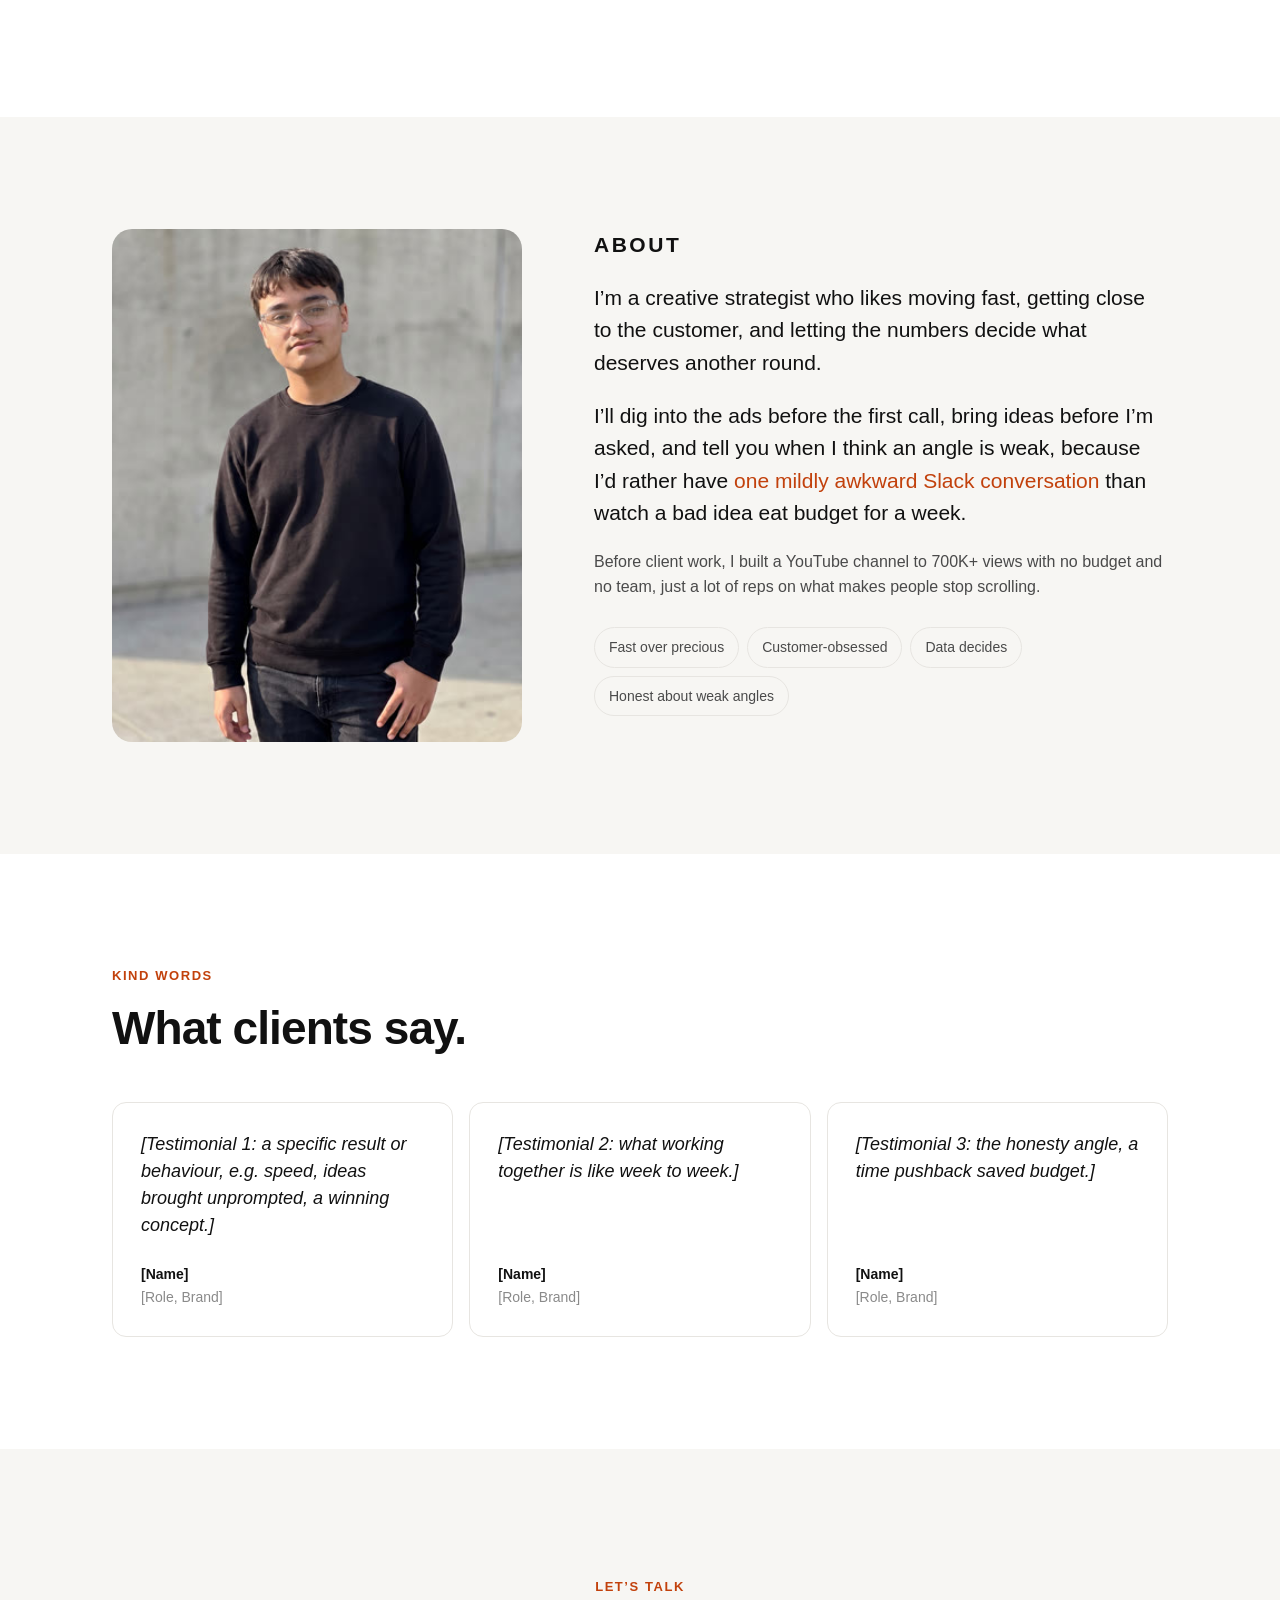
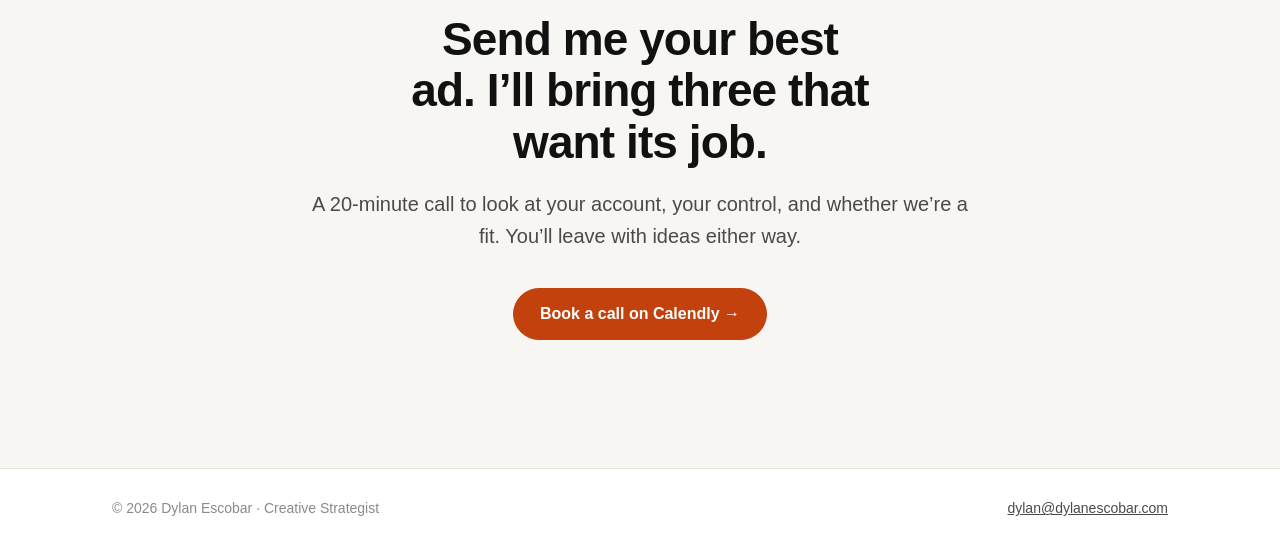
==== commit 79ef7df1: "Replace landing page with one-page creative strategist site Moves the previous audition page to audi" ====
--- a/index.html
+++ b/index.html
@@ -3,248 +3,528 @@
 <head>
 <meta charset="UTF-8">
 <meta name="viewport" content="width=device-width, initial-scale=1.0">
-<title>Your best ad has 7 days left. I'm sending 3 built to take it down.</title>
-<meta name="description" content="A free 7-day audition: hand over your best-performing ad and I'll rebuild it three ways using the exact process behind everything I make.">
-<link rel="stylesheet" href="assets/css/style.css">
+<title>Dylan Escobar · Creative Strategist for DTC Brands</title>
+<meta name="description" content="Creative strategist for DTC brands. Customer research, account data, and winning creative turned into a steady pipeline of Meta ad concepts, hooks, scripts, statics, and AI-video ads.">
+<style>
+  :root {
+    --ink: #111111;
+    --ink-2: #4a4a4a;
+    --ink-3: #8a8a8a;
+    --line: #e7e5e1;
+    --bg: #ffffff;
+    --bg-2: #f7f6f3;
+    --accent: #c2410c;
+    --accent-ink: #ffffff;
+    --radius: 14px;
+    --wrap: 1120px;
+    --gutter: 20px;
+    --space: 88px;
+    --font: -apple-system, BlinkMacSystemFont, "Segoe UI", Roboto, "Helvetica Neue", Arial, sans-serif;
+  }
+
+  *, *::before, *::after { box-sizing: border-box; }
+  html { scroll-behavior: smooth; scroll-padding-top: 72px; -webkit-text-size-adjust: 100%; }
+  @media (prefers-reduced-motion: reduce) { html { scroll-behavior: auto; } }
+  body {
+    margin: 0;
+    font-family: var(--font);
+    font-size: 17px;
+    line-height: 1.6;
+    color: var(--ink);
+    background: var(--bg);
+    -webkit-font-smoothing: antialiased;
+  }
+  img, video { display: block; max-width: 100%; }
+  a { color: inherit; }
+  h1, h2, h3 { line-height: 1.12; letter-spacing: -0.02em; margin: 0; font-weight: 700; }
+  p { margin: 0; }
+
+  .wrap { width: 100%; max-width: var(--wrap); margin: 0 auto; padding: 0 var(--gutter); }
+  .section { padding: var(--space) 0; }
+  .section--tint { background: var(--bg-2); }
+  .eyebrow {
+    font-size: 13px; font-weight: 600; letter-spacing: 0.12em; text-transform: uppercase;
+    color: var(--accent); margin-bottom: 16px;
+  }
+  .h2 { font-size: clamp(30px, 5.2vw, 46px); max-width: 20ch; }
+  .lead { font-size: clamp(18px, 2.2vw, 20px); color: var(--ink-2); max-width: 60ch; margin-top: 20px; }
+  .accent { color: var(--accent); }
+
+  /* Buttons */
+  .btn {
+    display: inline-flex; align-items: center; justify-content: center; gap: 10px;
+    min-height: 52px; padding: 0 26px; border-radius: 999px; white-space: nowrap;
+    font-weight: 600; font-size: 16px; text-decoration: none;
+    background: var(--accent); color: var(--accent-ink); border: 1px solid var(--accent);
+    transition: transform .15s ease, box-shadow .15s ease, background .15s ease;
+  }
+  .btn:hover { transform: translateY(-1px); box-shadow: 0 8px 24px rgba(194, 65, 12, .22); }
+  .btn:focus-visible, a:focus-visible { outline: 3px solid var(--accent); outline-offset: 3px; }
+  .btn--ghost { background: transparent; color: var(--ink); border-color: var(--line); }
+  .btn--ghost:hover { box-shadow: none; border-color: var(--ink); }
+  .btn--sm { min-height: 40px; padding: 0 18px; font-size: 14px; }
+
+  /* Nav */
+  .nav {
+    position: sticky; top: 0; z-index: 50;
+    background: rgba(255, 255, 255, .88);
+    -webkit-backdrop-filter: saturate(180%) blur(12px); backdrop-filter: saturate(180%) blur(12px);
+    border-bottom: 1px solid var(--line);
+  }
+  .nav .wrap { display: flex; align-items: center; justify-content: space-between; height: 64px; gap: 16px; }
+  .brand { font-weight: 700; text-decoration: none; letter-spacing: -0.01em; white-space: nowrap; overflow: hidden; text-overflow: ellipsis; }
+  @media (max-width: 400px) { .brand span { display: none; } }
+  .brand span { color: var(--ink-3); font-weight: 500; }
+  .nav-links { display: none; gap: 28px; list-style: none; margin: 0; padding: 0; font-size: 15px; }
+  .nav-links a { text-decoration: none; color: var(--ink-2); }
+  .nav-links a:hover { color: var(--ink); }
+
+  /* Hero */
+  .hero { padding: 72px 0 64px; }
+  .hero h1 { font-size: clamp(38px, 8vw, 72px); max-width: 16ch; }
+  .hero .lead { margin-top: 24px; }
+  .hero-actions { display: flex; flex-wrap: wrap; gap: 12px; margin-top: 36px; }
+  .hero-note { margin-top: 18px; font-size: 14px; color: var(--ink-3); }
+
+  /* Proof strip */
+  .proof { border-top: 1px solid var(--line); border-bottom: 1px solid var(--line); padding: 40px 0; }
+  .proof-grid { display: grid; grid-template-columns: 1fr 1fr; gap: 28px 20px; }
+  .stat-num { font-size: clamp(30px, 5vw, 40px); font-weight: 700; letter-spacing: -0.03em; line-height: 1; }
+  .stat-label { font-size: 14px; color: var(--ink-2); margin-top: 8px; line-height: 1.4; }
+  .clients { margin-top: 32px; padding-top: 24px; border-top: 1px dashed var(--line); font-size: 14px; color: var(--ink-2); }
+  .clients strong { display: block; color: var(--ink-3); font-size: 12px; letter-spacing: .12em; text-transform: uppercase; font-weight: 600; margin-bottom: 8px; }
+  .clients ul { list-style: none; display: flex; flex-wrap: wrap; gap: 8px 22px; margin: 0; padding: 0; font-weight: 600; color: var(--ink); font-size: 16px; }
+
+  /* Cards */
+  .grid-3 { display: grid; gap: 16px; margin-top: 48px; }
+  .card {
+    background: var(--bg); border: 1px solid var(--line); border-radius: var(--radius);
+    padding: 28px;
+  }
+  .card-num { font-size: 13px; font-weight: 600; color: var(--ink-3); letter-spacing: .08em; }
+  .card h3 { font-size: 22px; margin: 14px 0 10px; }
+  .card p { color: var(--ink-2); font-size: 16px; }
+  .card ul { margin: 16px 0 0; padding-left: 18px; color: var(--ink-2); font-size: 15px; }
+  .card li + li { margin-top: 6px; }
+
+  /* Offers */
+  .offer {
+    display: grid; gap: 32px;
+    border: 1px solid var(--line); border-radius: calc(var(--radius) + 6px);
+    padding: 32px 24px; background: var(--bg);
+  }
+  .offer--feature { border-color: var(--ink); }
+  .offer h2 { font-size: clamp(28px, 4.6vw, 40px); }
+  .offer .tag {
+    display: inline-block; font-size: 12px; font-weight: 600; letter-spacing: .1em; text-transform: uppercase;
+    padding: 6px 12px; border-radius: 999px; background: var(--bg-2); color: var(--ink-2); margin-bottom: 18px;
+  }
+  .offer-body p + p { margin-top: 16px; }
+  .offer-body p { color: var(--ink-2); }
+  .terms { list-style: none; margin: 0; padding: 0; border-top: 1px solid var(--line); }
+  .terms li { display: flex; justify-content: space-between; gap: 16px; padding: 14px 0; border-bottom: 1px solid var(--line); font-size: 15px; }
+  .terms li span:first-child { color: var(--ink-3); }
+  .terms li span:last-child { font-weight: 600; text-align: right; }
+  .guarantee {
+    margin-top: 20px; padding: 18px 20px; border-left: 3px solid var(--accent);
+    background: var(--bg-2); border-radius: 0 10px 10px 0; font-size: 15px; color: var(--ink);
+  }
+  .price { font-size: clamp(36px, 6vw, 52px); font-weight: 700; letter-spacing: -0.03em; line-height: 1; }
+  .price small { font-size: 18px; color: var(--ink-3); font-weight: 500; letter-spacing: 0; }
+  .upsell {
+    margin-top: 16px; padding: 24px; border-radius: var(--radius);
+    border: 1px dashed var(--ink-3); display: grid; gap: 10px;
+  }
+  .upsell h3 { font-size: 19px; }
+  .upsell p { color: var(--ink-2); font-size: 15px; }
+
+  /* Process */
+  .steps { list-style: none; margin: 48px 0 0; padding: 0; display: grid; gap: 0; counter-reset: step; }
+  .steps li { padding: 28px 0; border-top: 1px solid var(--line); display: grid; gap: 10px; }
+  .steps li:last-child { border-bottom: 1px solid var(--line); }
+  .step-num { font-size: 14px; font-weight: 700; color: var(--accent); }
+  .steps h3 { font-size: 22px; }
+  .steps p { color: var(--ink-2); max-width: 60ch; }
+
+  /* Carousel (CSS scroll-snap, no JS) */
+  .carousel {
+    display: grid; grid-auto-flow: column; grid-auto-columns: 78%;
+    gap: 16px; overflow-x: auto; scroll-snap-type: x mandatory;
+    padding: 8px var(--gutter) 24px; margin-top: 40px;
+    scroll-padding: 0 var(--gutter);
+    scrollbar-width: thin; scrollbar-color: var(--line) transparent;
+    overscroll-behavior-x: contain;
+  }
+  .carousel::-webkit-scrollbar { height: 6px; }
+  .carousel::-webkit-scrollbar-thumb { background: var(--line); border-radius: 3px; }
+  .slide { scroll-snap-align: start; display: flex; flex-direction: column; }
+  .slide-media {
+    aspect-ratio: 9 / 16; border-radius: var(--radius); overflow: hidden;
+    background: var(--bg-2); border: 1px solid var(--line);
+  }
+  .slide-media video { width: 100%; height: 100%; object-fit: cover; }
+  .slide-media--brief { display: flex; flex-direction: column; justify-content: center; padding: 28px; gap: 18px; }
+  .brief-label { font-size: 12px; font-weight: 600; letter-spacing: .12em; text-transform: uppercase; color: var(--ink-3); }
+  .brief-line span { display: block; font-size: 12px; font-weight: 600; letter-spacing: .08em; text-transform: uppercase; color: var(--accent); margin-bottom: 4px; }
+  .brief-line { font-size: 17px; line-height: 1.4; }
+  .slide-info { padding: 16px 4px 0; }
+  .slide-client { font-weight: 700; }
+  .slide-client em { font-style: normal; font-weight: 500; color: var(--ink-3); margin-left: 6px; font-size: 14px; }
+  .slide-desc { font-size: 14px; color: var(--ink-2); margin-top: 4px; }
+  .carousel-hint { font-size: 14px; color: var(--ink-3); margin-top: 8px; }
+
+  /* About */
+  .about { display: grid; gap: 40px; align-items: start; }
+  .about-photo { border-radius: calc(var(--radius) + 6px); aspect-ratio: 4 / 5; object-fit: cover; width: 100%; max-width: 420px; background: var(--bg-2); }
+  .about-copy p { font-size: clamp(18px, 2.2vw, 21px); color: var(--ink); line-height: 1.55; }
+  .about-copy p + p { margin-top: 20px; }
+  .about-copy .quiet { font-size: 16px; color: var(--ink-2); }
+  .traits { list-style: none; margin: 28px 0 0; padding: 0; display: flex; flex-wrap: wrap; gap: 8px; }
+  .traits li { font-size: 14px; padding: 8px 14px; border: 1px solid var(--line); border-radius: 999px; color: var(--ink-2); }
+
+  /* Testimonials */
+  .quote { margin: 0; display: flex; flex-direction: column; justify-content: space-between; gap: 24px; }
+  .quote blockquote { margin: 0; font-size: 18px; line-height: 1.5; color: var(--ink); }
+  .quote figcaption { font-size: 14px; color: var(--ink-3); }
+  .quote figcaption strong { display: block; color: var(--ink); font-weight: 600; }
+  .placeholder { color: var(--ink-3); font-style: italic; }
+
+  /* Final CTA */
+  .final { text-align: center; padding: calc(var(--space) + 16px) 0; }
+  .final .h2 { margin: 0 auto; max-width: 18ch; }
+  .final .lead { margin: 20px auto 0; }
+  .final .btn { margin-top: 36px; }
+
+  footer { border-top: 1px solid var(--line); padding: 28px 0; font-size: 14px; color: var(--ink-3); }
+  footer .wrap { display: flex; flex-wrap: wrap; justify-content: space-between; gap: 12px; }
+  footer a { color: var(--ink-2); }
+
+  /* ---------- Tablet ---------- */
+  @media (min-width: 720px) {
+    :root { --gutter: 32px; --space: 112px; }
+    .proof-grid { grid-template-columns: repeat(4, 1fr); }
+    .grid-3 { grid-template-columns: repeat(3, 1fr); }
+    .carousel { grid-auto-columns: 40%; }
+    .steps { grid-template-columns: repeat(3, 1fr); gap: 32px; }
+    .steps li, .steps li:last-child { border-bottom: 0; border-top: 2px solid var(--ink); padding-top: 24px; }
+    .offer { padding: 48px; }
+  }
+
+  /* ---------- Desktop ---------- */
+  @media (min-width: 960px) {
+    .nav-links { display: flex; }
+    .hero { padding: 120px 0 104px; }
+    .offer { grid-template-columns: 1.3fr 1fr; gap: 56px; align-items: start; }
+    .carousel {
+      grid-auto-columns: calc((min(100vw, var(--wrap)) - 2 * var(--gutter) - 3 * 16px) / 4);
+      padding-left: max(var(--gutter), calc((100vw - var(--wrap)) / 2 + var(--gutter)));
+      padding-right: max(var(--gutter), calc((100vw - var(--wrap)) / 2 + var(--gutter)));
+      scroll-padding: 0 max(var(--gutter), calc((100vw - var(--wrap)) / 2 + var(--gutter)));
+    }
+    .about { grid-template-columns: 5fr 7fr; gap: 72px; }
+  }
+</style>
 </head>
 <body>
 
-<div class="grain"></div>
-
-<main>
-
-<!-- ============ SECTION 1: HERO / OFFER ============ -->
-<section class="section hero-section" id="offer">
-  <div class="wrap">
-    <h1 class="hero-headline">Your best ad has 7 days left. <span class="accent-em">I'm sending 3 built to take it down.</span></h1>
-
-    <p class="lede">Hey Sankalp, be honest, you've probably waded through a pile of "hardworking team player, passionate about marketing" applications this week and couldn't name one an hour later. None of them sounded like a person. This one will, so stick with me for thirty seconds.</p>
-
-    <p class="body-text">The deal is dead simple: hand me whatever ad is performing best for you right now, and I'll rebuild it three different ways using the exact process behind everything I make.</p>
-
-    <p class="body-text">Notice I'm not starting from scratch. I take the ad already pulling its weight and drop a stronger engine under the hood. A little unfair to whoever you're up against, but that's on them.</p>
-
-    <div class="callout">
-      <p class="callout-label">The Guarantee</p>
-      <p class="callout-lead">If I don't beat your best ad, I'll buy you a Funko Pop of your favorite character.</p>
-      <p class="callout-body">And I'll never contact you again. Not because losing that bet costs me anything, because I can't afford to waste your time, or mine.</p>
-    </div>
-  </div>
-</section>
-
-<hr class="divider">
-
-<!-- ============ SECTION 2: THE PROCESS ============ -->
-<section class="section" id="process">
-  <div class="wrap">
-    <p class="kicker">The Process</p>
-    <h2 class="section-title">Where do I get the nerve to promise that?</h2>
-    <p class="body-text">Because I'm not guessing. While most people throw spaghetti at the algorithm and pray, every ad I write moves through the same three stages:</p>
-
+<!-- ============ NAV ============ -->
+<nav class="nav" aria-label="Primary">
+  <div class="wrap">
+    <a class="brand" href="#top">Dylan Escobar <span>/ Creative Strategy</span></a>
+    <ul class="nav-links">
+      <li><a href="#services">Services</a></li>
+      <li><a href="#offers">Offers</a></li>
+      <li><a href="#process">Process</a></li>
+      <li><a href="#work">Work</a></li>
+      <li><a href="#about">About</a></li>
+    </ul>
+    <a class="btn btn--sm" href="[CALENDLY LINK]">Book a call</a>
+  </div>
+</nav>
+
+<main id="top">
+
+<!-- ============ HERO ============ -->
+<header class="hero">
+  <div class="wrap">
+    <p class="eyebrow">Creative strategist for DTC brands</p>
+    <h1>A steady pipeline of Meta ads worth <span class="accent">testing</span>.</h1>
+    <p class="lead">I turn customer research, account data, and your winning creative into a constant flow of ad concepts, hooks, scripts, statics, and AI-video ads, then let the numbers decide what earns another round.</p>
+    <div class="hero-actions">
+      <a class="btn" href="[CALENDLY LINK]">Book a call &rarr;</a>
+      <a class="btn btn--ghost" href="#offers">See the offers</a>
+    </div>
+    <p class="hero-note">Start with a 3-hook test against your current best ad. No retainer required.</p>
+  </div>
+</header>
+
+<!-- ============ PROOF STRIP ============ -->
+<section class="proof" aria-label="Proof">
+  <div class="wrap">
+    <div class="proof-grid">
+      <div>
+        <p class="stat-num">40.8<span class="accent">%</span></p>
+        <p class="stat-label">New-visitor rate from a live Meta test</p>
+      </div>
+      <div>
+        <p class="stat-num">700K<span class="accent">+</span></p>
+        <p class="stat-label">Lifetime YouTube views, built organically</p>
+      </div>
+      <div>
+        <p class="stat-num">42K</p>
+        <p class="stat-label">Views on the top clip, $0 ad spend</p>
+      </div>
+      <div>
+        <p class="stat-num">91<span class="accent">%+</span></p>
+        <p class="stat-label">Like ratio across 800+ subscribers</p>
+      </div>
+    </div>
+    <div class="clients">
+      <strong>Freelance creative strategy for</strong>
+      <ul>
+        <li>Tailored Canvases</li>
+        <li>WonderMe</li>
+        <li>Tell My Tale</li>
+        <li>Sean Ferres</li>
+        <li>Auna Beauty</li>
+      </ul>
+    </div>
+  </div>
+</section>
+
+<!-- ============ WHAT I DO ============ -->
+<section class="section" id="services">
+  <div class="wrap">
+    <p class="eyebrow">What I do</p>
+    <h2 class="h2">Research in. Shippable creative out.</h2>
+    <div class="grid-3">
+      <article class="card">
+        <p class="card-num">01</p>
+        <h3>Customer &amp; account research</h3>
+        <p>I dig through reviews, comments, competitors, and your ad account before I write a word, so every concept starts from what buyers actually say and what your data is already telling us.</p>
+      </article>
+      <article class="card">
+        <p class="card-num">02</p>
+        <h3>Concepts, hooks &amp; scripts</h3>
+        <p>New angles, hooks, and scripts built to be tested, not admired. Clear briefs your editors can run with, and direction through to the final cut.</p>
+      </article>
+      <article class="card">
+        <p class="card-num">03</p>
+        <h3>Statics &amp; AI-video ads</h3>
+        <p>Formats that match the idea: scroll-stopping statics, UGC-style scripts, and AI-video ads, so you can test more variations without a full production shoot every time.</p>
+      </article>
+    </div>
+  </div>
+</section>
+
+<!-- ============ FOOT-IN-THE-DOOR OFFER ============ -->
+<section class="section section--tint" id="offers">
+  <div class="wrap">
+    <div class="offer">
+      <div class="offer-body">
+        <span class="tag">Start here</span>
+        <h2>The 3-Hook Control Challenge</h2>
+        <p style="margin-top: 20px;">Give me your current best-performing ad and I&rsquo;ll build 3 challengers to run against it.</p>
+        <p>Same product, same audience, same budget. The only variable is the creative, so the result is clean.</p>
+        <p class="guarantee"><strong>If mine lose,</strong> I&rsquo;ll use the same test budget to run a Meta ad embarrassing myself for you.</p>
+      </div>
+      <div>
+        <ul class="terms">
+          <li><span>You provide</span><span>Your current control ad</span></li>
+          <li><span>I deliver</span><span>3 challenger hooks</span></li>
+          <li><span>The test</span><span>Head-to-head on Meta</span></li>
+          <li><span>If I lose</span><span>Public, paid-for humility</span></li>
+        </ul>
+        <a class="btn" href="[CALENDLY LINK]" style="margin-top: 28px; width: 100%;">Challenge my control &rarr;</a>
+      </div>
+    </div>
+  </div>
+</section>
+
+<!-- ============ RETAINER OFFER ============ -->
+<section class="section" id="retainer">
+  <div class="wrap">
+    <div class="offer offer--feature">
+      <div class="offer-body">
+        <span class="tag">Ongoing</span>
+        <h2>The Creative Strategy Retainer</h2>
+        <p style="margin-top: 20px;">I develop <strong style="color: var(--ink);">10 new ad concepts every week</strong>, watch what the account is telling us, cut weak ideas, and keep iterating on the hooks, angles, and formats showing the most promise.</p>
+        <p>You get a creative pipeline that never runs dry, and someone who&rsquo;s paying attention to what&rsquo;s actually working.</p>
+      </div>
+      <div>
+        <p class="price">$5&ndash;8K <small>/ month</small></p>
+        <ul class="terms" style="margin-top: 24px;">
+          <li><span>New concepts</span><span>10 per week</span></li>
+          <li><span>Formats</span><span>Hooks, scripts, statics, AI video</span></li>
+          <li><span>Account review</span><span>Ongoing</span></li>
+          <li><span>Iteration</span><span>Every week</span></li>
+        </ul>
+        <a class="btn" href="[CALENDLY LINK]" style="margin-top: 28px; width: 100%;">Book a call &rarr;</a>
+      </div>
+    </div>
+
+    <div class="upsell">
+      <p class="eyebrow" style="margin: 0;">Add-on</p>
+      <h3>Creative Strategy + Media Buying</h3>
+      <p>I can take the work from concept through launch in Meta Ads Manager, monitor approvals and performance, and use the data coming back to shape the next round of creative. One person owns the loop from idea to result.</p>
+    </div>
+  </div>
+</section>
+
+<!-- ============ PROCESS ============ -->
+<section class="section section--tint" id="process">
+  <div class="wrap">
+    <p class="eyebrow">How it works</p>
+    <h2 class="h2">Three steps, on repeat.</h2>
     <ol class="steps">
       <li>
-        <span class="step-num">01</span>
-        <div>
-          <h3>Listen first.</h3>
-          <p>I dig through the places your buyers speak freely, the one- and five-star reviews, Reddit threads, the comments your team scrolls past, and lift the exact phrases they use when nobody's pitching them. By the time I write a word, I already know what moves them.</p>
-        </div>
+        <span class="step-num">Step 01</span>
+        <h3>Dig in</h3>
+        <p>Before our first call I&rsquo;ve already been through your ads, your reviews, and your competitors. I show up with ideas, not questions you&rsquo;ve answered ten times.</p>
       </li>
       <li>
-        <span class="step-num">02</span>
-        <div>
-          <h3>Engineer the hook.</h3>
-          <p>That real customer language goes into AI tooling I've dialed in specifically for ad writing, and out come hooks that land like they were pulled straight from your buyer's own head, not warmed-over lines half your competitors are already running.</p>
-        </div>
+        <span class="step-num">Step 02</span>
+        <h3>Build &amp; ship</h3>
+        <p>Concepts, hooks, scripts, and statics, briefed tightly, directed through editing, and pushed live. Ideas only count once they&rsquo;re in the account.</p>
       </li>
       <li>
-        <span class="step-num">03</span>
-        <div>
-          <h3>Build the stopper.</h3>
-          <p>The strongest hook becomes a finished static or AI-video ad that's almost annoying to scroll past, made from footage you already own, ready to launch the same day I hand it over.</p>
-        </div>
+        <span class="step-num">Step 03</span>
+        <h3>Read, cut, iterate</h3>
+        <p>The numbers decide. Weak ideas get cut fast, promising angles get more rounds, and every result feeds the next batch.</p>
       </li>
     </ol>
   </div>
 </section>
 
-<hr class="divider">
-
-<!-- ============ SECTION 3: THE FILTER ============ -->
-<section class="section" id="filter">
-  <div class="wrap">
-    <p class="kicker">A Quick Filter</p>
-    <h2 class="section-title">Before you reply "I'm in," three reasons you might want to close this instead.</h2>
-    <p class="body-text">I'd rather be straight with you. There are a few kinds of teams I'm genuinely bad for, and I'd rather you learn that now than three weeks into a contract. So here's who should close this and move on.</p>
-
-    <ol class="steps">
-      <li>
-        <span class="step-num">01</span>
-        <div>
-          <h3>I'm a bad fit if you want your opinions repeated back to you.</h3>
-          <p>My entire edge is speed: write, launch, read the data, cut what's dead, double down on what works, repeat. Bury that loop under sign-off chains and a forty-reply Slack thread and you've killed the one thing you hired me for. I'm not asking to go rogue. I'm asking for enough rope to test before the moment's gone.</p>
-        </div>
-      </li>
-      <li>
-        <span class="step-num">02</span>
-        <div>
-          <h3>If creative has to clear five approvals before it goes live, skip me.</h3>
-          <p>When an angle's going to bleed your budget, you'll hear it from me before the money's gone, direct, not difficult. And I won't put my name on creative for a product I wouldn't hand to a friend. If you need a quiet pair of hands to run with whatever the room decided, that's a real role. Just not one I'd do well.</p>
-        </div>
-      </li>
-      <li>
-        <span class="step-num">03</span>
-        <div>
-          <h3>If a stack of agency titles is what makes you comfortable, I'll come up short.</h3>
-          <p>No decade of logos behind me, no "Senior" in front of my name. What you get instead is someone who shows up with ideas you didn't ask for and has already torn apart your current ads before our first call. This isn't a comfortable lateral move for me, it's the thing I'm out to prove. If you'd feel safer with someone resting on a résumé, hire them.</p>
-        </div>
-      </li>
-    </ol>
-
-    <p class="filter-close">None of that scared you off? <span class="accent-em">Good</span>, then let me show you the work.</p>
-  </div>
-</section>
-
-<hr class="divider">
-
-<!-- ============ SECTION 4: PAID WORK / CLIENT PROOF ============ -->
-<section class="section" id="paid-work">
-  <div class="wrap">
-    <p class="kicker">Paid Work</p>
-    <h2 class="section-title">The client work behind the promise.</h2>
-
-    <div class="exp-role">
-      <h3>Creative Strategist <span class="exp-type">Freelance / Contract</span></h3>
-      <p class="exp-clients">Tailored Canvases &middot; WonderMe &middot; Tell My Tale</p>
-      <ul class="exp-bullets">
-        <li>Wrote creative briefs and directed editors from concept to launch, owning the idea, the angle, and the hand-off, then getting work approved and shipped live.</li>
-        <li>Ran the real creative-strategist loop end to end: research, brief, direct, review, iterate, working hand-in-hand with editors to get ads out the door.</li>
+<!-- ============ PORTFOLIO CAROUSEL ============ -->
+<section class="section" id="work" style="padding-bottom: calc(var(--space) - 24px);">
+  <div class="wrap">
+    <p class="eyebrow">Selected work</p>
+    <h2 class="h2">Ads I&rsquo;ve briefed, directed, and shipped.</h2>
+    <p class="carousel-hint">Swipe or scroll sideways &rarr;</p>
+  </div>
+  <div class="carousel" role="region" aria-label="Ad portfolio" tabindex="0">
+    <article class="slide">
+      <div class="slide-media">
+        <video controls muted playsinline preload="none" poster="assets/img/tellmytale-poster.jpg">
+          <source src="assets/video/tellmytale.mp4" type="video/mp4">
+        </video>
+      </div>
+      <div class="slide-info">
+        <p class="slide-client">Tell My Tale</p>
+        <p class="slide-desc">Brief &rarr; editor direction &rarr; live on Meta</p>
+      </div>
+    </article>
+    <article class="slide">
+      <div class="slide-media">
+        <video controls muted playsinline preload="none" poster="assets/img/wonderme-blue-poster.jpg">
+          <source src="assets/video/wonderme-blue.mp4" type="video/mp4">
+        </video>
+      </div>
+      <div class="slide-info">
+        <p class="slide-client">WonderMe <em>Concept 01</em></p>
+        <p class="slide-desc">Brief &rarr; editor direction &rarr; live on Meta</p>
+      </div>
+    </article>
+    <article class="slide">
+      <div class="slide-media">
+        <video controls muted playsinline preload="none" poster="assets/img/wonderme-gold-poster.jpg">
+          <source src="assets/video/wonderme-gold.mp4" type="video/mp4">
+        </video>
+      </div>
+      <div class="slide-info">
+        <p class="slide-client">WonderMe <em>Concept 02</em></p>
+        <p class="slide-desc">Brief &rarr; editor direction &rarr; live on Meta</p>
+      </div>
+    </article>
+    <article class="slide">
+      <div class="slide-media slide-media--brief">
+        <p class="brief-label">Creative brief &middot; Excerpt</p>
+        <p class="brief-line"><span>Hook</span>The gift she didn&rsquo;t just open. She kept it.</p>
+        <p class="brief-line"><span>Angle</span>Unboxing-first, product texture on camera, no VO.</p>
+        <p class="brief-line"><span>Format</span>Vertical, 15s, Meta placement.</p>
+      </div>
+      <div class="slide-info">
+        <p class="slide-client">Tailored Canvases</p>
+        <p class="slide-desc">Brief &rarr; editor direction &rarr; live on Meta</p>
+      </div>
+    </article>
+    <!-- TODO: add Sean Ferres and Auna Beauty ads here (copy a .slide block, swap poster + video) -->
+  </div>
+</section>
+
+<!-- ============ ABOUT ============ -->
+<section class="section section--tint" id="about">
+  <div class="wrap about">
+    <img class="about-photo" src="assets/img/dylan-headshot.jpg" alt="Dylan Escobar" loading="lazy">
+    <div class="about-copy">
+      <p class="eyebrow">About</p>
+      <p>I&rsquo;m a creative strategist who likes moving fast, getting close to the customer, and letting the numbers decide what deserves another round.</p>
+      <p>I&rsquo;ll dig into the ads before the first call, bring ideas before I&rsquo;m asked, and tell you when I think an angle is weak, because I&rsquo;d rather have <span class="accent">one mildly awkward Slack conversation</span> than watch a bad idea eat budget for a week.</p>
+      <p class="quiet">Before client work, I built a YouTube channel to 700K+ views with no budget and no team, just a lot of reps on what makes people stop scrolling.</p>
+      <ul class="traits">
+        <li>Fast over precious</li>
+        <li>Customer-obsessed</li>
+        <li>Data decides</li>
+        <li>Honest about weak angles</li>
       </ul>
     </div>
-
-    <div class="stat-grid">
-      <div class="stat-card">
-        <p class="stat-num">40.80<span class="accent-em">%</span></p>
-        <p class="stat-label">New-visitor rate &middot; live Meta test</p>
-      </div>
-      <div class="stat-card">
-        <p class="stat-num">1.5 <span class="stat-unit">ROAS</span></p>
-        <p class="stat-label">On live spend</p>
-      </div>
-    </div>
-
-    <p class="body-text italic-note">I don't just hit the number, I read what's underneath it.</p>
-  </div>
-</section>
-
-<hr class="divider">
-
-<!-- ============ SECTION 5: RECENT WORK (GALLERY) ============ -->
-<section class="section" id="recent-work">
-  <div class="wrap">
-    <p class="kicker">Recent Work</p>
-    <h2 class="section-title">Static ads I've shipped.</h2>
-    <p class="body-text">Same process, live. Each one built to stop the scroll before the caption even loads.</p>
-
-    <div class="gallery">
-      <figure class="gallery-item">
-        <img src="assets/images/gallery-skillset-paycheck.jpg" alt="Same Skillset. Different Paycheck. — copywriter vs. creative strategist pay comparison ad">
-        <figcaption>Same Skillset. Different Paycheck.</figcaption>
+  </div>
+</section>
+
+<!-- ============ TESTIMONIALS ============ -->
+<!-- Placeholders: replace with real quotes (with permission) before publishing. -->
+<section class="section" id="testimonials">
+  <div class="wrap">
+    <p class="eyebrow">Kind words</p>
+    <h2 class="h2">What clients say.</h2>
+    <div class="grid-3">
+      <figure class="card quote">
+        <blockquote class="placeholder">[Testimonial 1: a specific result or behaviour, e.g. speed, ideas brought unprompted, a winning concept.]</blockquote>
+        <figcaption><strong>[Name]</strong>[Role, Brand]</figcaption>
       </figure>
-      <figure class="gallery-item">
-        <img src="assets/images/gallery-retainer-agreement.jpg" alt="Breaking News style ad mocking up a $12,000/month retainer agreement">
-        <figcaption>Retainer agreement mockup</figcaption>
+      <figure class="card quote">
+        <blockquote class="placeholder">[Testimonial 2: what working together is like week to week.]</blockquote>
+        <figcaption><strong>[Name]</strong>[Role, Brand]</figcaption>
       </figure>
-      <figure class="gallery-item">
-        <img src="assets/images/gallery-text-message.jpg" alt="Text message screenshot ad: $8,400 last month, one client">
-        <figcaption>$8,400 last month. One client.</figcaption>
+      <figure class="card quote">
+        <blockquote class="placeholder">[Testimonial 3: the honesty angle, a time pushback saved budget.]</blockquote>
+        <figcaption><strong>[Name]</strong>[Role, Brand]</figcaption>
       </figure>
     </div>
   </div>
 </section>
 
-<hr class="divider">
-
-<!-- ============ SECTION 6: OFF THE CLOCK ============ -->
-<section class="section section--compact" id="off-the-clock">
-  <div class="wrap">
-    <div class="otc-card">
-      <p class="kicker">Off The Clock &middot; YouTube &middot; @billionairehustler</p>
-      <p class="body-text">Built with $0 ad spend, $0 budget, no team, just an eye for what makes people stop scrolling. Now imagine that same instinct with an actual budget behind it.</p>
-      <p class="otc-stats">700K+ lifetime views &middot; 800+ subscribers &middot; 42K top clip &middot; 91%+ like ratio</p>
-    </div>
-  </div>
-</section>
-
-<hr class="divider">
-
-<!-- ============ SECTION 7: THE AUDITION ============ -->
-<section class="section" id="audition">
-  <div class="wrap">
-    <p class="kicker">The Audition</p>
-    <h2 class="section-title">Here's how it works.</h2>
-
-    <div class="day-grid">
-      <div class="day-card"><p class="day-label">Day 1</p><p>You hand over your top-performing ad.</p></div>
-      <div class="day-card"><p class="day-label">Day 2</p><p>Three new hooks land in your inbox, each run through all three stages.</p></div>
-      <div class="day-card"><p class="day-label">Days 3&ndash;9</p><p>We put them live and see whether they take down your old champion.</p></div>
-    </div>
-
-    <p class="body-text">We clone your winning campaign and run my versions next to your original under identical conditions. Whoever posts the better number wins, and you pick the number that matters: ROAS, CAC, CPL, or hook rate.</p>
-
-    <h3 class="subsection-title">What this costs you</h3>
-    <p class="body-text">Nothing. This runs entirely on my clock as a live audition. If my versions come out ahead, we have a conversation about the role. If they fall short, the hooks are yours to keep, plus that full competitor teardown for your trouble.</p>
-    <p class="body-text">One honest caveat: I only run this for a handful of brands whose product I'd actually use myself, not as some manufactured scarcity trick, but because each one means living inside your market for a week, and that focus doesn't stretch across a dozen at a time.</p>
-
-    <div class="callout">
-      <p class="callout-label">Two Ways This Ends</p>
-      <div class="callout-split">
-        <div>
-          <p class="callout-sublabel">If it flops</p>
-          <p class="callout-body">The hooks are yours to keep, plus a Funko Pop of your favorite character, on me.</p>
-        </div>
-        <div>
-          <p class="callout-sublabel">If it lands</p>
-          <p class="callout-body">You've got versions of your winner that beat the original, and room to scale it harder before it burns out.</p>
-        </div>
-      </div>
-    </div>
-
-    <div class="next-steps">
-      <h3 class="subsection-title">Next steps</h3>
-      <p class="body-text">Just reply "I'm in" and I'll send over a 60-second form so I know which ad to chase. Three fresh hooks are back to you inside 24&ndash;48 hours, and the test runs from there.</p>
-
-      <a href="mailto:dylan@dylanescobar.com?subject=I%27m%20in" class="btn btn-primary">Reply "I'm in" &rarr;</a>
-
-      <p class="ps-note">P.S. If you made it this far, you're either genuinely curious or genuinely bored. Either way, that's exactly the problem my hooks solve.</p>
-    </div>
+<!-- ============ FINAL CTA ============ -->
+<section class="final section--tint" id="book">
+  <div class="wrap">
+    <p class="eyebrow">Let&rsquo;s talk</p>
+    <h2 class="h2">Send me your best ad. I&rsquo;ll bring three that want its job.</h2>
+    <p class="lead">A 20-minute call to look at your account, your control, and whether we&rsquo;re a fit. You&rsquo;ll leave with ideas either way.</p>
+    <a class="btn" href="[CALENDLY LINK]">Book a call on Calendly &rarr;</a>
   </div>
 </section>
 
 </main>
 
-<!-- ============ SECTION 8: BIO / FOOTER ============ -->
-<footer class="bio-footer" id="bio">
-  <div class="wrap bio-grid">
-    <img class="bio-photo" src="assets/images/dylan-headshot.jpg" alt="Dylan Escobar">
-    <div class="bio-text">
-      <p class="bio-name">Dylan Escobar</p>
-      <p class="bio-title">Creative Strategist</p>
-      <p class="bio-meta">
-        <a href="mailto:dylan@dylanescobar.com">dylan@dylanescobar.com</a>
-        <span class="badge">Eagle Scout</span>
-        <a href="#" class="portfolio-link">Portfolio &rarr;</a>
-      </p>
-      <p class="num-label">What I do</p>
-      <ul class="what-i-do">
-        <li>Meta ads</li>
-        <li>Creative strategy</li>
-        <li>Hook &amp; script writing</li>
-        <li>Static + AI-video ads</li>
-        <li>Ad research</li>
-      </ul>
-    </div>
+<footer>
+  <div class="wrap">
+    <span>&copy; 2026 Dylan Escobar &middot; Creative Strategist</span>
+    <a href="mailto:dylan@dylanescobar.com">dylan@dylanescobar.com</a>
   </div>
 </footer>
 
+<script>
+  // Smooth scroll for in-page links (CSS handles most browsers; this covers the rest).
+  document.querySelectorAll('a[href^="#"]').forEach(function (link) {
+    link.addEventListener('click', function (e) {
+      var target = document.querySelector(link.getAttribute('href'));
+      if (!target) return;
+      e.preventDefault();
+      var reduce = window.matchMedia('(prefers-reduced-motion: reduce)').matches;
+      target.scrollIntoView({ behavior: reduce ? 'auto' : 'smooth', block: 'start' });
+    });
+  });
+</script>
 </body>
 </html>
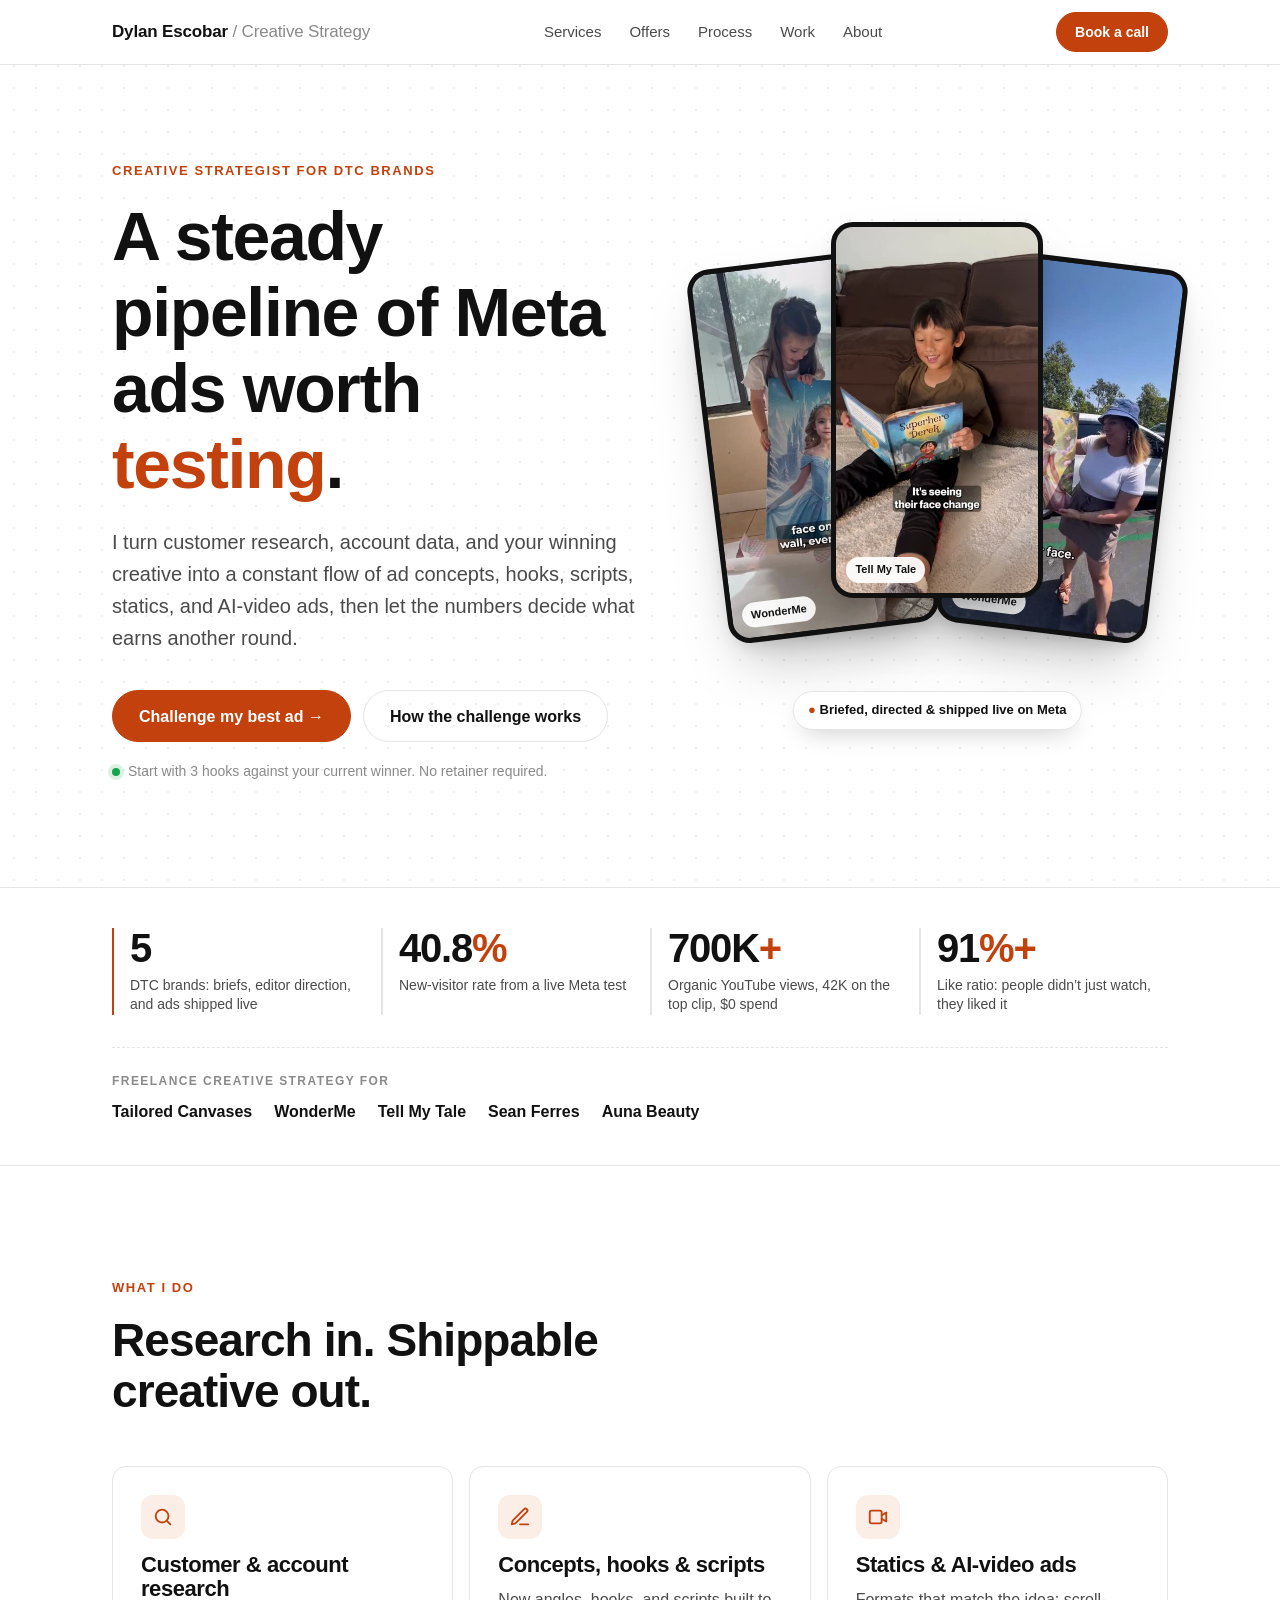
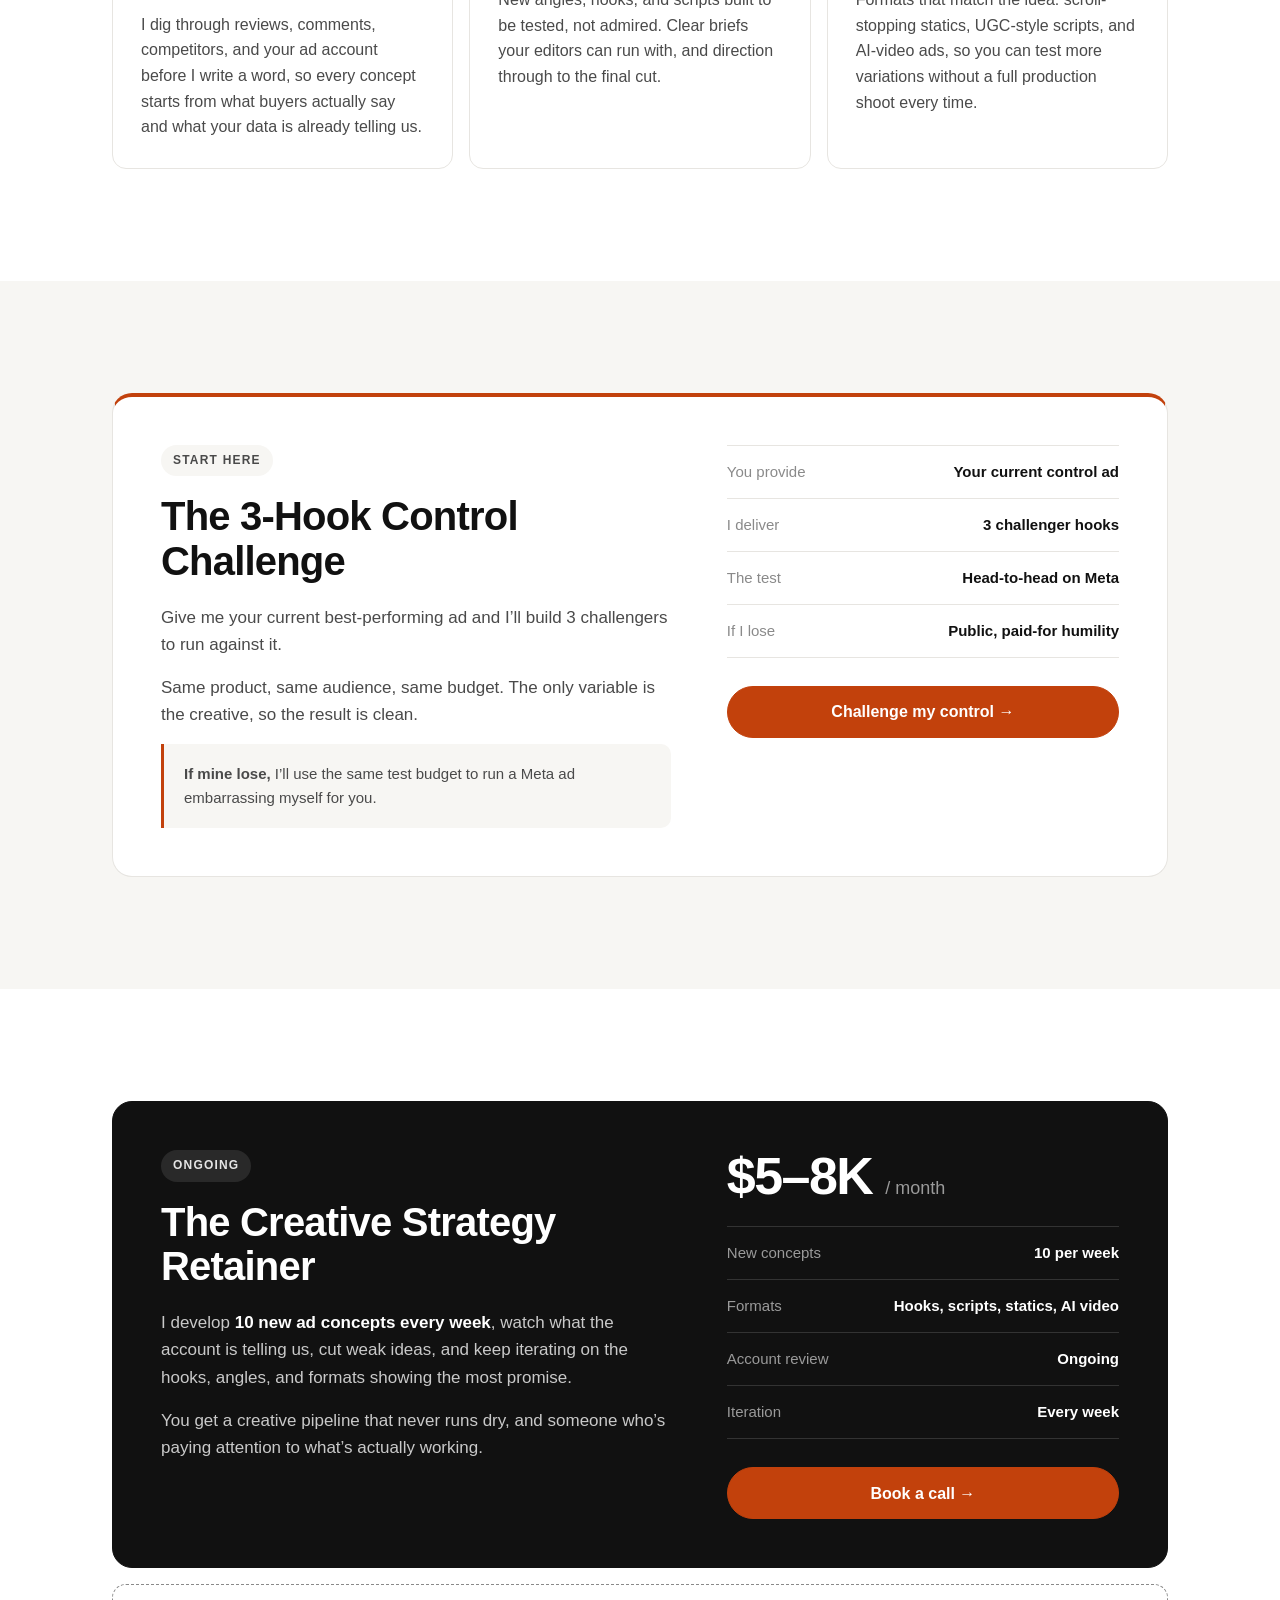
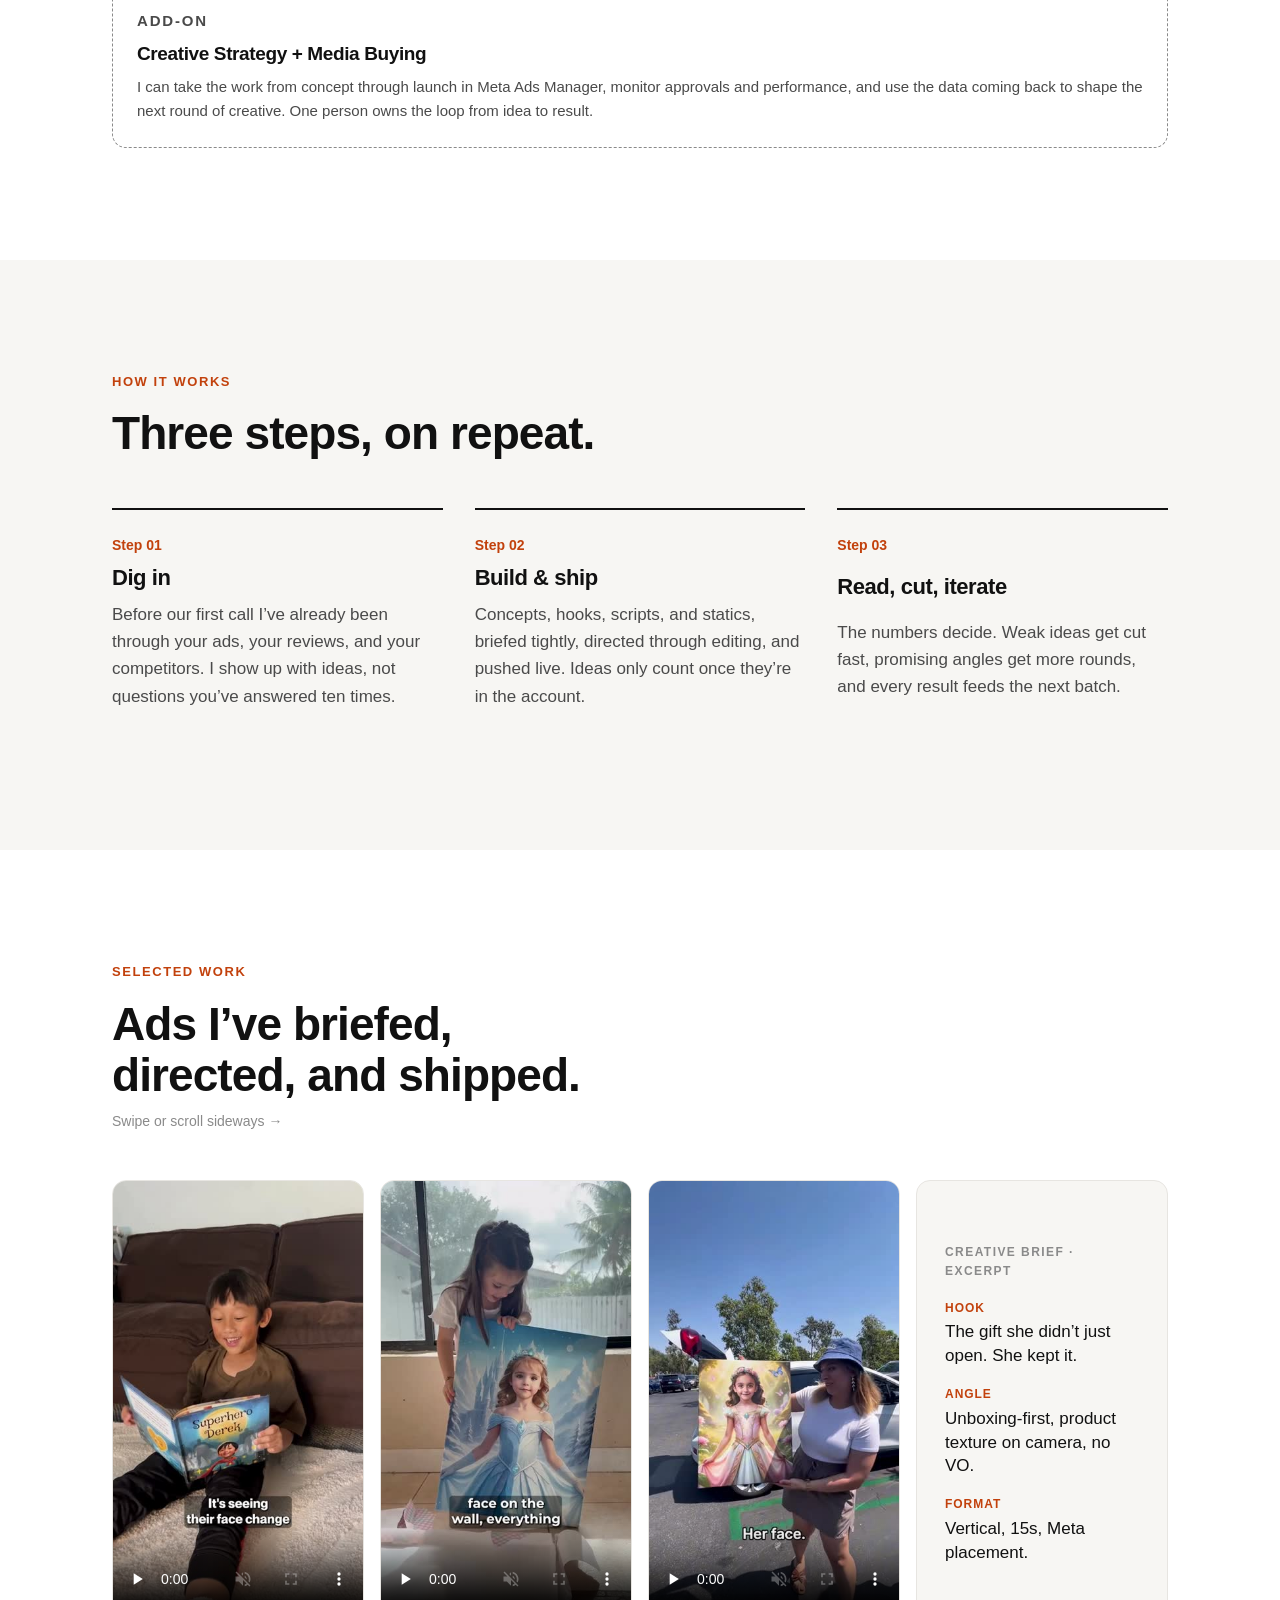
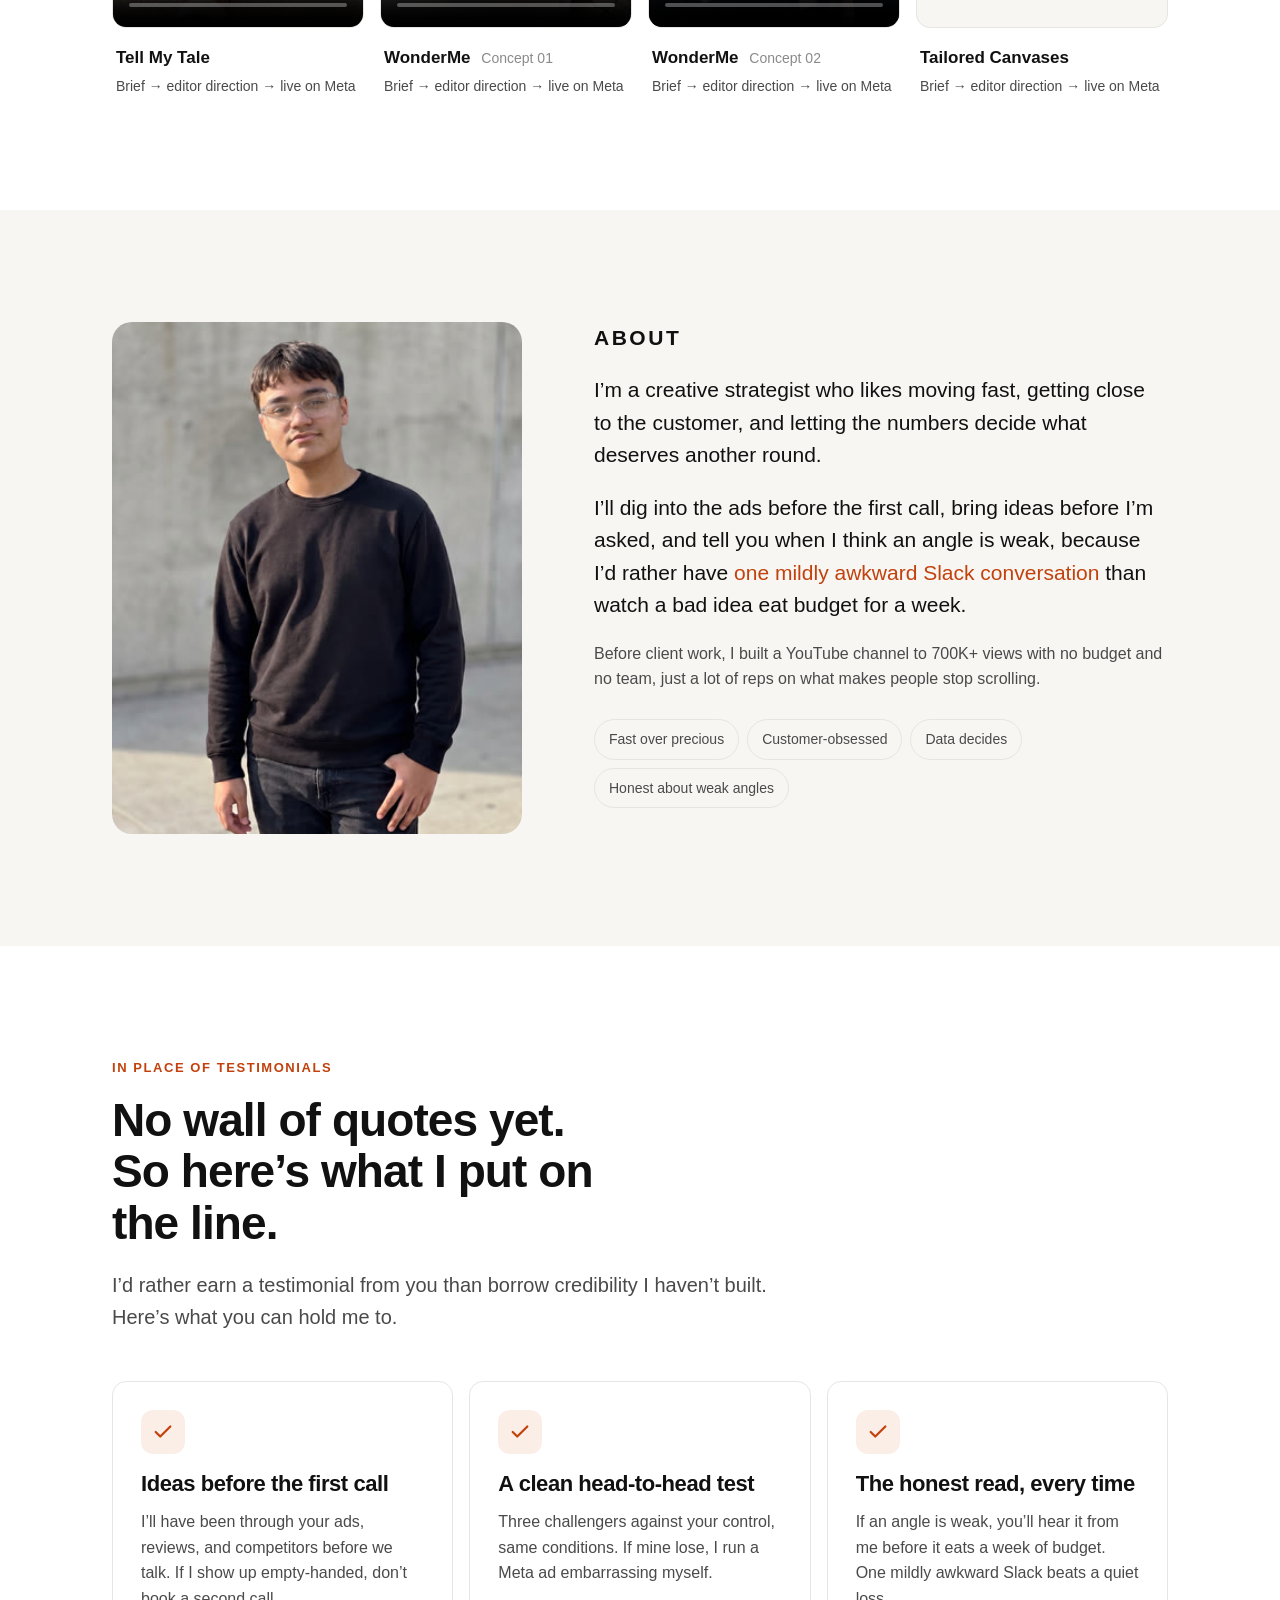
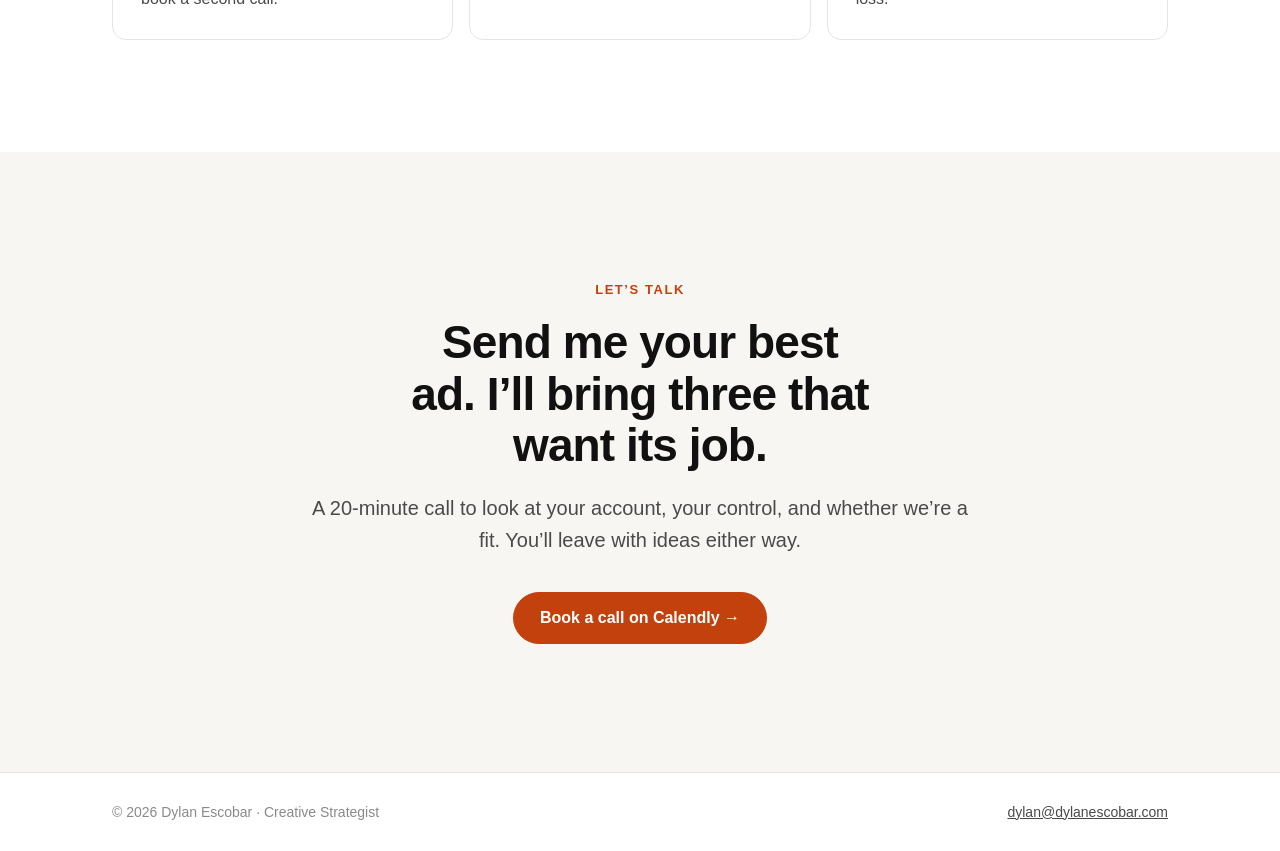
==== commit 86ed89a8: "Polish landing page and lean on available proof - Hero: fanned stack of shipped ad creatives beside " ====
--- a/index.html
+++ b/index.html
@@ -80,15 +80,48 @@
   .nav-links a:hover { color: var(--ink); }
 
   /* Hero */
-  .hero { padding: 72px 0 64px; }
-  .hero h1 { font-size: clamp(38px, 8vw, 72px); max-width: 16ch; }
+  .hero {
+    padding: 56px 0 72px; overflow: hidden;
+    background-image: radial-gradient(circle at 1px 1px, rgba(17,17,17,.07) 1px, transparent 0);
+    background-size: 22px 22px;
+    background-position: center top;
+  }
+  .hero-grid { display: grid; gap: 48px; align-items: center; }
+  .hero h1 { font-size: clamp(38px, 8vw, 68px); max-width: 15ch; }
   .hero .lead { margin-top: 24px; }
   .hero-actions { display: flex; flex-wrap: wrap; gap: 12px; margin-top: 36px; }
-  .hero-note { margin-top: 18px; font-size: 14px; color: var(--ink-3); }
+  .hero-note { margin-top: 18px; font-size: 14px; color: var(--ink-3); display: flex; align-items: center; gap: 8px; }
+  .hero-note::before { content: ""; width: 8px; height: 8px; border-radius: 50%; background: #16a34a; box-shadow: 0 0 0 4px rgba(22,163,74,.15); flex: none; }
+
+  /* Hero ad stack */
+  .ad-stack { position: relative; height: 360px; max-width: 420px; margin: 0 auto; width: 100%; }
+  .phone {
+    position: absolute; top: 0; width: 46%; aspect-ratio: 9 / 16;
+    border-radius: 22px; overflow: hidden; background: #111;
+    border: 5px solid #111;
+    box-shadow: 0 30px 60px -20px rgba(17,17,17,.35), 0 8px 20px -8px rgba(17,17,17,.2);
+  }
+  .phone img { width: 100%; height: 100%; object-fit: cover; }
+  .phone:nth-child(1) { left: 0; top: 36px; transform: rotate(-7deg); }
+  .phone:nth-child(2) { left: 27%; z-index: 2; }
+  .phone:nth-child(3) { right: 0; top: 36px; transform: rotate(7deg); }
+  .phone-label {
+    position: absolute; left: 10px; bottom: 10px; font-size: 11px; font-weight: 600;
+    background: rgba(255,255,255,.92); color: var(--ink); padding: 4px 9px; border-radius: 999px;
+  }
+  .live-pill {
+    position: absolute; z-index: 3; left: 50%; bottom: -8px; transform: translateX(-50%);
+    background: var(--bg); border: 1px solid var(--line); border-radius: 999px;
+    padding: 8px 14px; font-size: 13px; font-weight: 600; white-space: nowrap;
+    box-shadow: 0 10px 24px -10px rgba(17,17,17,.25);
+  }
+  .live-pill span { color: var(--accent); }
 
   /* Proof strip */
   .proof { border-top: 1px solid var(--line); border-bottom: 1px solid var(--line); padding: 40px 0; }
   .proof-grid { display: grid; grid-template-columns: 1fr 1fr; gap: 28px 20px; }
+  .proof-grid > div { padding-left: 16px; border-left: 2px solid var(--line); }
+  .proof-grid > div:first-child { border-left-color: var(--accent); }
   .stat-num { font-size: clamp(30px, 5vw, 40px); font-weight: 700; letter-spacing: -0.03em; line-height: 1; }
   .stat-label { font-size: 14px; color: var(--ink-2); margin-top: 8px; line-height: 1.4; }
   .clients { margin-top: 32px; padding-top: 24px; border-top: 1px dashed var(--line); font-size: 14px; color: var(--ink-2); }
@@ -100,7 +133,14 @@
   .card {
     background: var(--bg); border: 1px solid var(--line); border-radius: var(--radius);
     padding: 28px;
-  }
+    transition: transform .2s ease, box-shadow .2s ease, border-color .2s ease;
+  }
+  .card:hover { transform: translateY(-3px); border-color: #d6d3ce; box-shadow: 0 18px 40px -24px rgba(17,17,17,.3); }
+  .icon {
+    width: 44px; height: 44px; border-radius: 12px; display: grid; place-items: center;
+    background: #fbeee7; color: var(--accent);
+  }
+  .icon svg { width: 22px; height: 22px; }
   .card-num { font-size: 13px; font-weight: 600; color: var(--ink-3); letter-spacing: .08em; }
   .card h3 { font-size: 22px; margin: 14px 0 10px; }
   .card p { color: var(--ink-2); font-size: 16px; }
@@ -113,7 +153,14 @@
     border: 1px solid var(--line); border-radius: calc(var(--radius) + 6px);
     padding: 32px 24px; background: var(--bg);
   }
-  .offer--feature { border-color: var(--ink); }
+  .offer--start { border-top: 4px solid var(--accent); }
+  .offer--feature { background: var(--ink); border-color: var(--ink); color: #fff; }
+  .offer--feature .offer-body p { color: #c9c9c9; }
+  .offer--feature .offer-body strong { color: #fff; }
+  .offer.offer--feature .tag { background: rgba(255,255,255,.1); color: #e5e5e5; }
+  .offer--feature .terms, .offer--feature .terms li { border-color: rgba(255,255,255,.14); }
+  .offer--feature .terms li span:first-child { color: #9a9a9a; }
+  .offer--feature .price small { color: #9a9a9a; }
   .offer h2 { font-size: clamp(28px, 4.6vw, 40px); }
   .offer .tag {
     display: inline-block; font-size: 12px; font-weight: 600; letter-spacing: .1em; text-transform: uppercase;
@@ -183,11 +230,8 @@
   .traits li { font-size: 14px; padding: 8px 14px; border: 1px solid var(--line); border-radius: 999px; color: var(--ink-2); }
 
   /* Testimonials */
-  .quote { margin: 0; display: flex; flex-direction: column; justify-content: space-between; gap: 24px; }
-  .quote blockquote { margin: 0; font-size: 18px; line-height: 1.5; color: var(--ink); }
-  .quote figcaption { font-size: 14px; color: var(--ink-3); }
-  .quote figcaption strong { display: block; color: var(--ink); font-weight: 600; }
-  .placeholder { color: var(--ink-3); font-style: italic; }
+  .promise .card { display: flex; flex-direction: column; gap: 12px; }
+  .promise .card h3 { margin: 6px 0 0; }
 
   /* Final CTA */
   .final { text-align: center; padding: calc(var(--space) + 16px) 0; }
@@ -208,12 +252,15 @@
     .steps { grid-template-columns: repeat(3, 1fr); gap: 32px; }
     .steps li, .steps li:last-child { border-bottom: 0; border-top: 2px solid var(--ink); padding-top: 24px; }
     .offer { padding: 48px; }
+    .ad-stack { height: 440px; }
   }
 
   /* ---------- Desktop ---------- */
   @media (min-width: 960px) {
     .nav-links { display: flex; }
-    .hero { padding: 120px 0 104px; }
+    .hero { padding: 96px 0 104px; }
+    .hero-grid { grid-template-columns: 1.15fr 1fr; gap: 64px; }
+    .ad-stack { height: 500px; max-width: 460px; }
     .offer { grid-template-columns: 1.3fr 1fr; gap: 56px; align-items: start; }
     .carousel {
       grid-auto-columns: calc((min(100vw, var(--wrap)) - 2 * var(--gutter) - 3 * 16px) / 4);
@@ -246,15 +293,23 @@
 
 <!-- ============ HERO ============ -->
 <header class="hero">
-  <div class="wrap">
-    <p class="eyebrow">Creative strategist for DTC brands</p>
-    <h1>A steady pipeline of Meta ads worth <span class="accent">testing</span>.</h1>
-    <p class="lead">I turn customer research, account data, and your winning creative into a constant flow of ad concepts, hooks, scripts, statics, and AI-video ads, then let the numbers decide what earns another round.</p>
-    <div class="hero-actions">
-      <a class="btn" href="[CALENDLY LINK]">Book a call &rarr;</a>
-      <a class="btn btn--ghost" href="#offers">See the offers</a>
-    </div>
-    <p class="hero-note">Start with a 3-hook test against your current best ad. No retainer required.</p>
+  <div class="wrap hero-grid">
+    <div>
+      <p class="eyebrow">Creative strategist for DTC brands</p>
+      <h1>A steady pipeline of Meta ads worth <span class="accent">testing</span>.</h1>
+      <p class="lead">I turn customer research, account data, and your winning creative into a constant flow of ad concepts, hooks, scripts, statics, and AI-video ads, then let the numbers decide what earns another round.</p>
+      <div class="hero-actions">
+        <a class="btn" href="[CALENDLY LINK]">Challenge my best ad &rarr;</a>
+        <a class="btn btn--ghost" href="#offers">How the challenge works</a>
+      </div>
+      <p class="hero-note">Start with 3 hooks against your current winner. No retainer required.</p>
+    </div>
+    <div class="ad-stack" aria-hidden="true">
+      <div class="phone"><img src="assets/img/wonderme-blue-poster.jpg" alt=""><span class="phone-label">WonderMe</span></div>
+      <div class="phone"><img src="assets/img/tellmytale-poster.jpg" alt=""><span class="phone-label">Tell My Tale</span></div>
+      <div class="phone"><img src="assets/img/wonderme-gold-poster.jpg" alt=""><span class="phone-label">WonderMe</span></div>
+      <p class="live-pill"><span>&#9679;</span> Briefed, directed &amp; shipped live on Meta</p>
+    </div>
   </div>
 </header>
 
@@ -262,21 +317,21 @@
 <section class="proof" aria-label="Proof">
   <div class="wrap">
     <div class="proof-grid">
+      <div>
+        <p class="stat-num">5</p>
+        <p class="stat-label">DTC brands: briefs, editor direction, and ads shipped live</p>
+      </div>
       <div>
         <p class="stat-num">40.8<span class="accent">%</span></p>
         <p class="stat-label">New-visitor rate from a live Meta test</p>
       </div>
       <div>
         <p class="stat-num">700K<span class="accent">+</span></p>
-        <p class="stat-label">Lifetime YouTube views, built organically</p>
-      </div>
-      <div>
-        <p class="stat-num">42K</p>
-        <p class="stat-label">Views on the top clip, $0 ad spend</p>
+        <p class="stat-label">Organic YouTube views, 42K on the top clip, $0 spend</p>
       </div>
       <div>
         <p class="stat-num">91<span class="accent">%+</span></p>
-        <p class="stat-label">Like ratio across 800+ subscribers</p>
+        <p class="stat-label">Like ratio: people didn&rsquo;t just watch, they liked it</p>
       </div>
     </div>
     <div class="clients">
@@ -299,17 +354,17 @@
     <h2 class="h2">Research in. Shippable creative out.</h2>
     <div class="grid-3">
       <article class="card">
-        <p class="card-num">01</p>
+        <span class="icon"><svg viewBox="0 0 24 24" fill="none" stroke="currentColor" stroke-width="2" stroke-linecap="round" stroke-linejoin="round"><circle cx="11" cy="11" r="7"/><path d="m20 20-3.5-3.5"/></svg></span>
         <h3>Customer &amp; account research</h3>
         <p>I dig through reviews, comments, competitors, and your ad account before I write a word, so every concept starts from what buyers actually say and what your data is already telling us.</p>
       </article>
       <article class="card">
-        <p class="card-num">02</p>
+        <span class="icon"><svg viewBox="0 0 24 24" fill="none" stroke="currentColor" stroke-width="2" stroke-linecap="round" stroke-linejoin="round"><path d="M12 20h9"/><path d="M16.5 3.5a2.1 2.1 0 0 1 3 3L7 19l-4 1 1-4Z"/></svg></span>
         <h3>Concepts, hooks &amp; scripts</h3>
         <p>New angles, hooks, and scripts built to be tested, not admired. Clear briefs your editors can run with, and direction through to the final cut.</p>
       </article>
       <article class="card">
-        <p class="card-num">03</p>
+        <span class="icon"><svg viewBox="0 0 24 24" fill="none" stroke="currentColor" stroke-width="2" stroke-linecap="round" stroke-linejoin="round"><rect x="3" y="5" width="13" height="14" rx="2"/><path d="m16 10 5-3v10l-5-3"/></svg></span>
         <h3>Statics &amp; AI-video ads</h3>
         <p>Formats that match the idea: scroll-stopping statics, UGC-style scripts, and AI-video ads, so you can test more variations without a full production shoot every time.</p>
       </article>
@@ -320,7 +375,7 @@
 <!-- ============ FOOT-IN-THE-DOOR OFFER ============ -->
 <section class="section section--tint" id="offers">
   <div class="wrap">
-    <div class="offer">
+    <div class="offer offer--start">
       <div class="offer-body">
         <span class="tag">Start here</span>
         <h2>The 3-Hook Control Challenge</h2>
@@ -348,7 +403,7 @@
       <div class="offer-body">
         <span class="tag">Ongoing</span>
         <h2>The Creative Strategy Retainer</h2>
-        <p style="margin-top: 20px;">I develop <strong style="color: var(--ink);">10 new ad concepts every week</strong>, watch what the account is telling us, cut weak ideas, and keep iterating on the hooks, angles, and formats showing the most promise.</p>
+        <p style="margin-top: 20px;">I develop <strong>10 new ad concepts every week</strong>, watch what the account is telling us, cut weak ideas, and keep iterating on the hooks, angles, and formats showing the most promise.</p>
         <p>You get a creative pipeline that never runs dry, and someone who&rsquo;s paying attention to what&rsquo;s actually working.</p>
       </div>
       <div>
@@ -473,24 +528,29 @@
 </section>
 
 <!-- ============ TESTIMONIALS ============ -->
-<!-- Placeholders: replace with real quotes (with permission) before publishing. -->
-<section class="section" id="testimonials">
-  <div class="wrap">
-    <p class="eyebrow">Kind words</p>
-    <h2 class="h2">What clients say.</h2>
+<!-- No client quotes yet. When you get real ones (with permission), swap these cards for
+     <figure class="card"><blockquote>…</blockquote><figcaption>Name, Role, Brand</figcaption></figure> -->
+<section class="section promise" id="testimonials">
+  <div class="wrap">
+    <p class="eyebrow">In place of testimonials</p>
+    <h2 class="h2">No wall of quotes yet. So here&rsquo;s what I put on the line.</h2>
+    <p class="lead">I&rsquo;d rather earn a testimonial from you than borrow credibility I haven&rsquo;t built. Here&rsquo;s what you can hold me to.</p>
     <div class="grid-3">
-      <figure class="card quote">
-        <blockquote class="placeholder">[Testimonial 1: a specific result or behaviour, e.g. speed, ideas brought unprompted, a winning concept.]</blockquote>
-        <figcaption><strong>[Name]</strong>[Role, Brand]</figcaption>
-      </figure>
-      <figure class="card quote">
-        <blockquote class="placeholder">[Testimonial 2: what working together is like week to week.]</blockquote>
-        <figcaption><strong>[Name]</strong>[Role, Brand]</figcaption>
-      </figure>
-      <figure class="card quote">
-        <blockquote class="placeholder">[Testimonial 3: the honesty angle, a time pushback saved budget.]</blockquote>
-        <figcaption><strong>[Name]</strong>[Role, Brand]</figcaption>
-      </figure>
+      <article class="card">
+        <span class="icon"><svg viewBox="0 0 24 24" fill="none" stroke="currentColor" stroke-width="2.4" stroke-linecap="round" stroke-linejoin="round"><path d="M20 6 9 17l-5-5"/></svg></span>
+        <h3>Ideas before the first call</h3>
+        <p>I&rsquo;ll have been through your ads, reviews, and competitors before we talk. If I show up empty-handed, don&rsquo;t book a second call.</p>
+      </article>
+      <article class="card">
+        <span class="icon"><svg viewBox="0 0 24 24" fill="none" stroke="currentColor" stroke-width="2.4" stroke-linecap="round" stroke-linejoin="round"><path d="M20 6 9 17l-5-5"/></svg></span>
+        <h3>A clean head-to-head test</h3>
+        <p>Three challengers against your control, same conditions. If mine lose, I run a Meta ad embarrassing myself.</p>
+      </article>
+      <article class="card">
+        <span class="icon"><svg viewBox="0 0 24 24" fill="none" stroke="currentColor" stroke-width="2.4" stroke-linecap="round" stroke-linejoin="round"><path d="M20 6 9 17l-5-5"/></svg></span>
+        <h3>The honest read, every time</h3>
+        <p>If an angle is weak, you&rsquo;ll hear it from me before it eats a week of budget. One mildly awkward Slack beats a quiet loss.</p>
+      </article>
     </div>
   </div>
 </section>
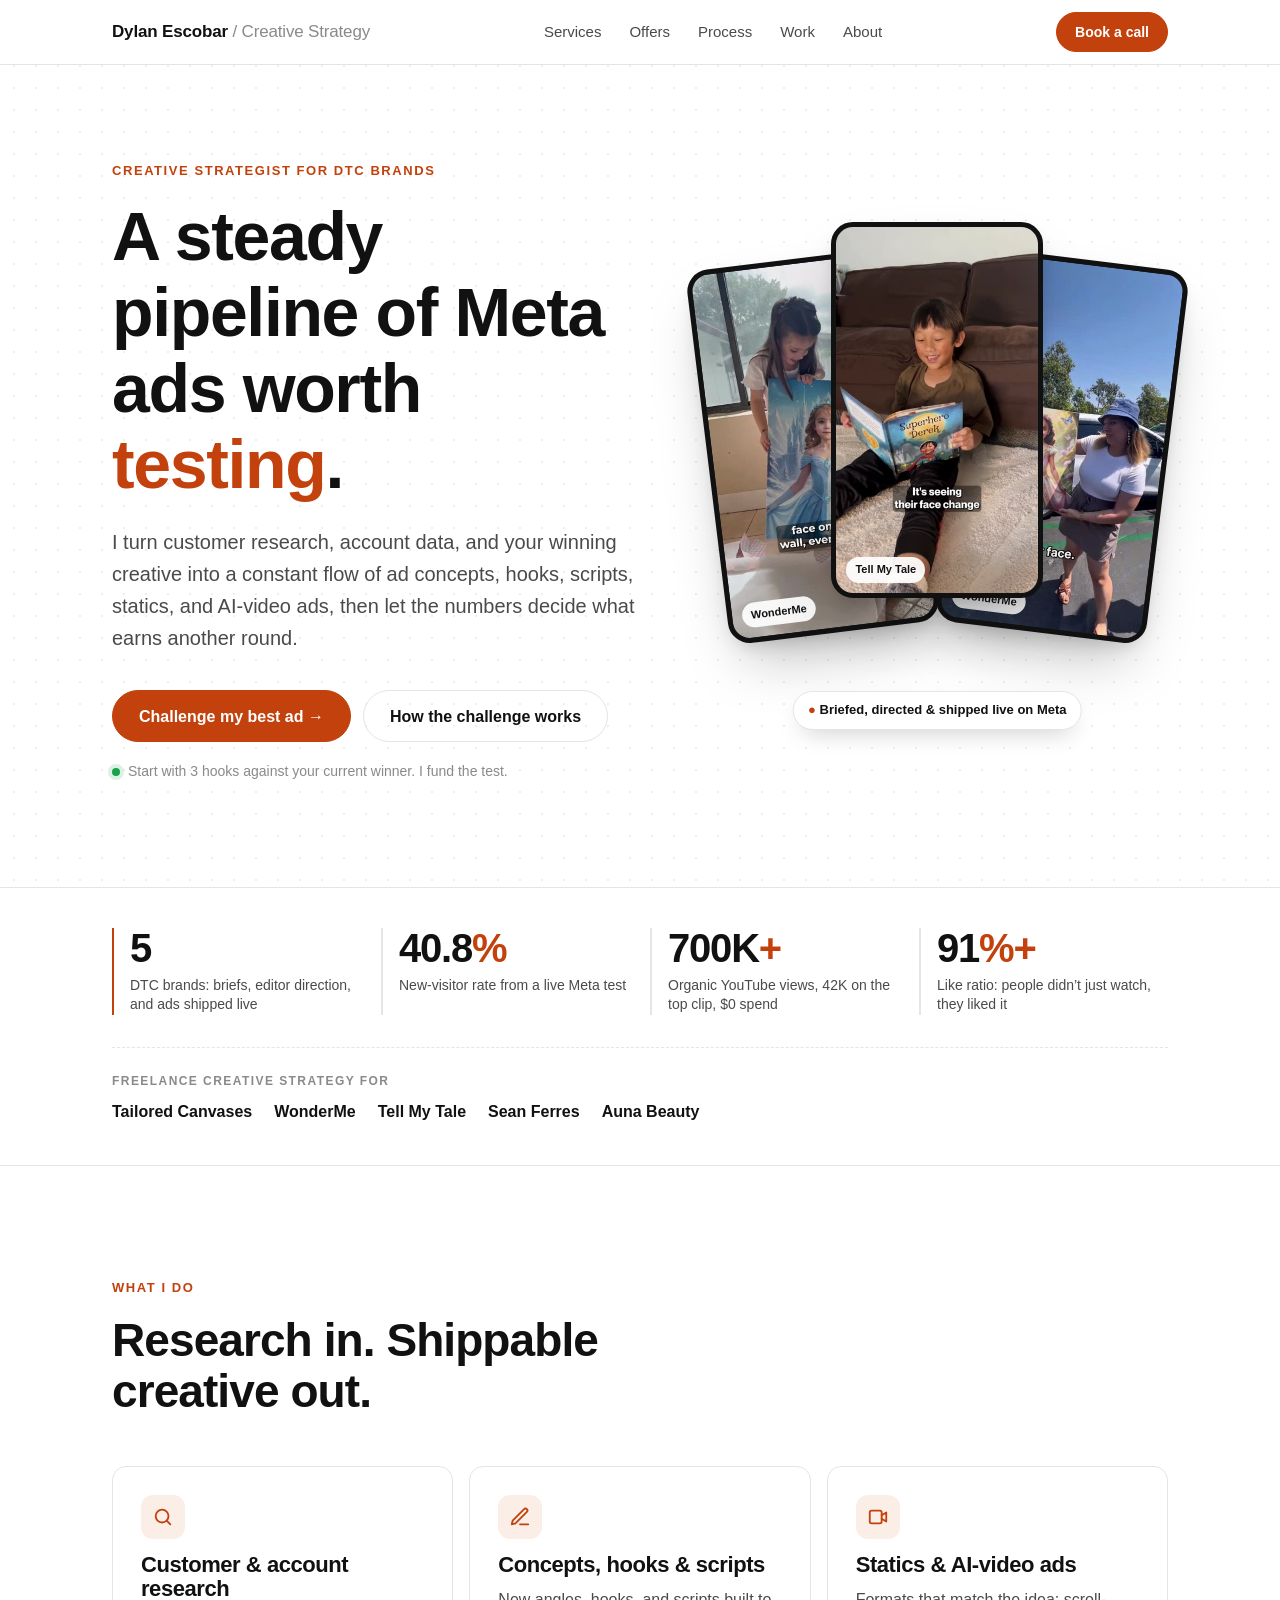
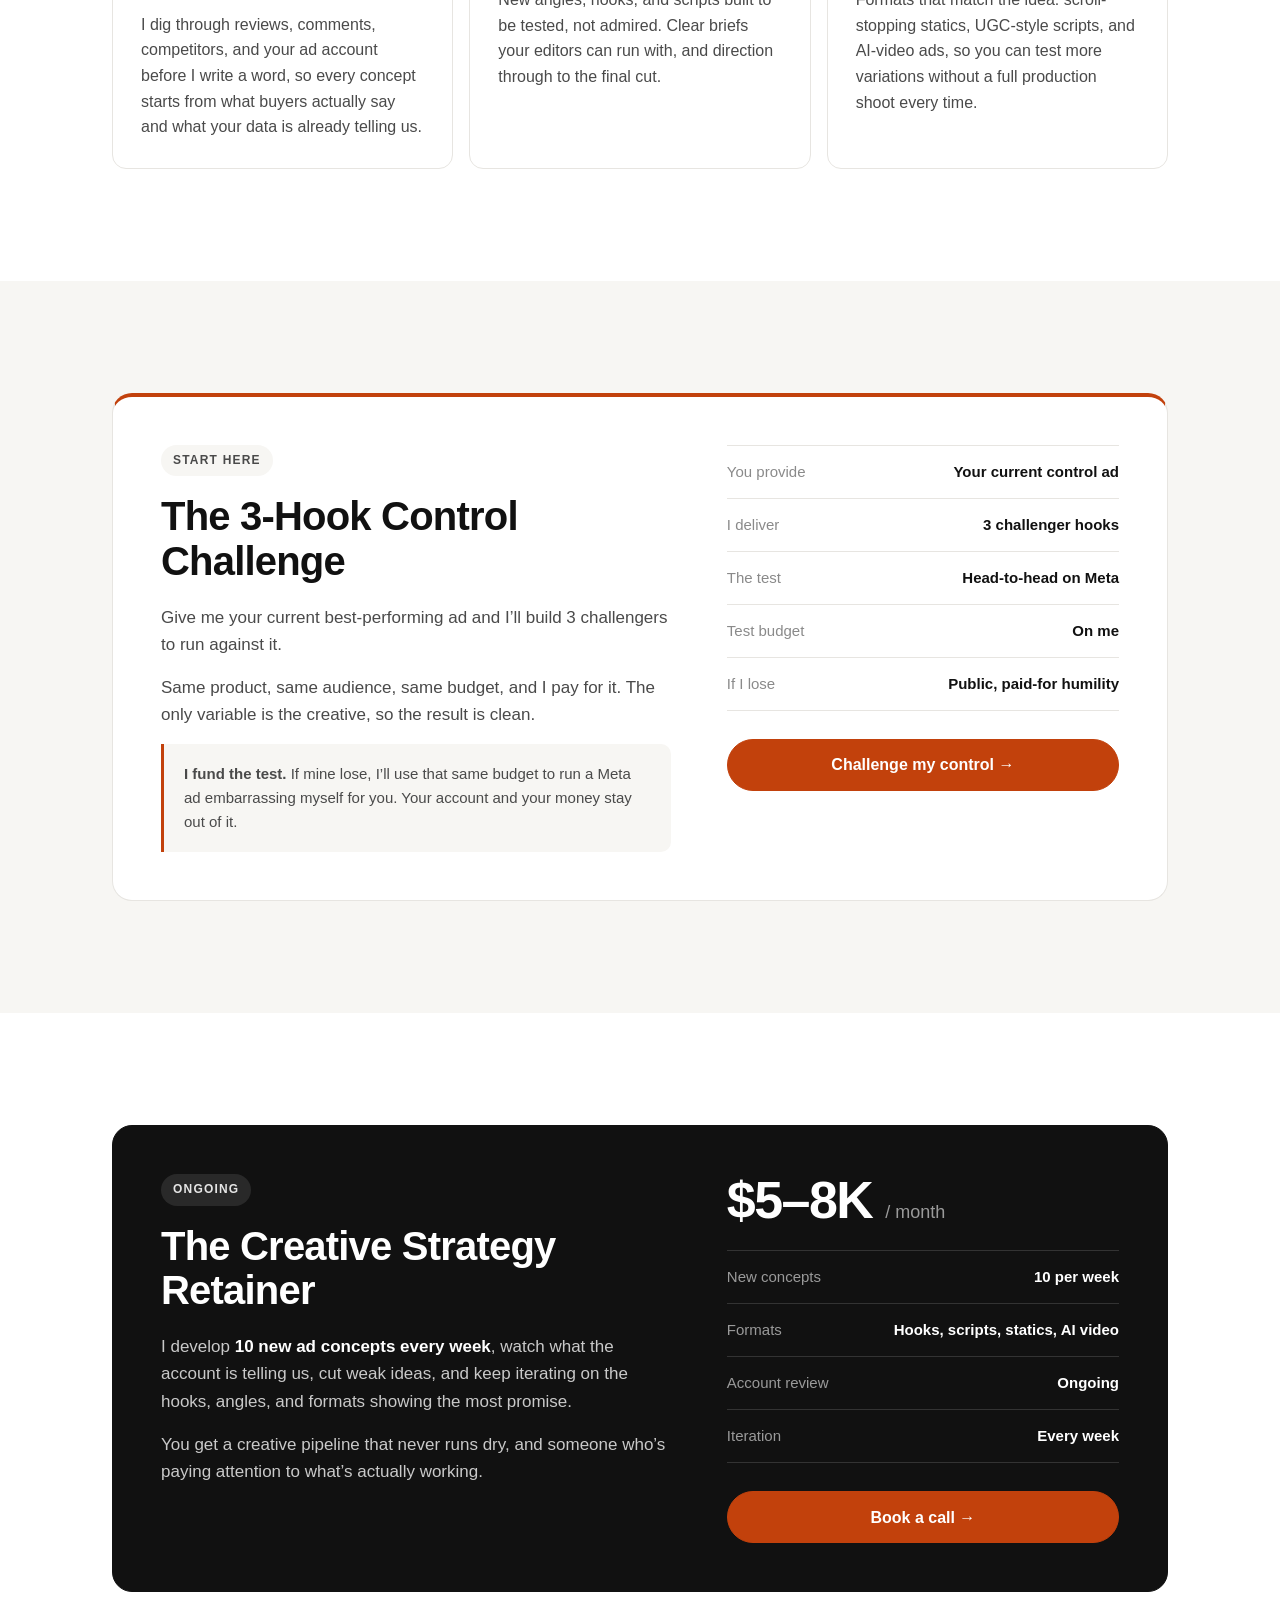
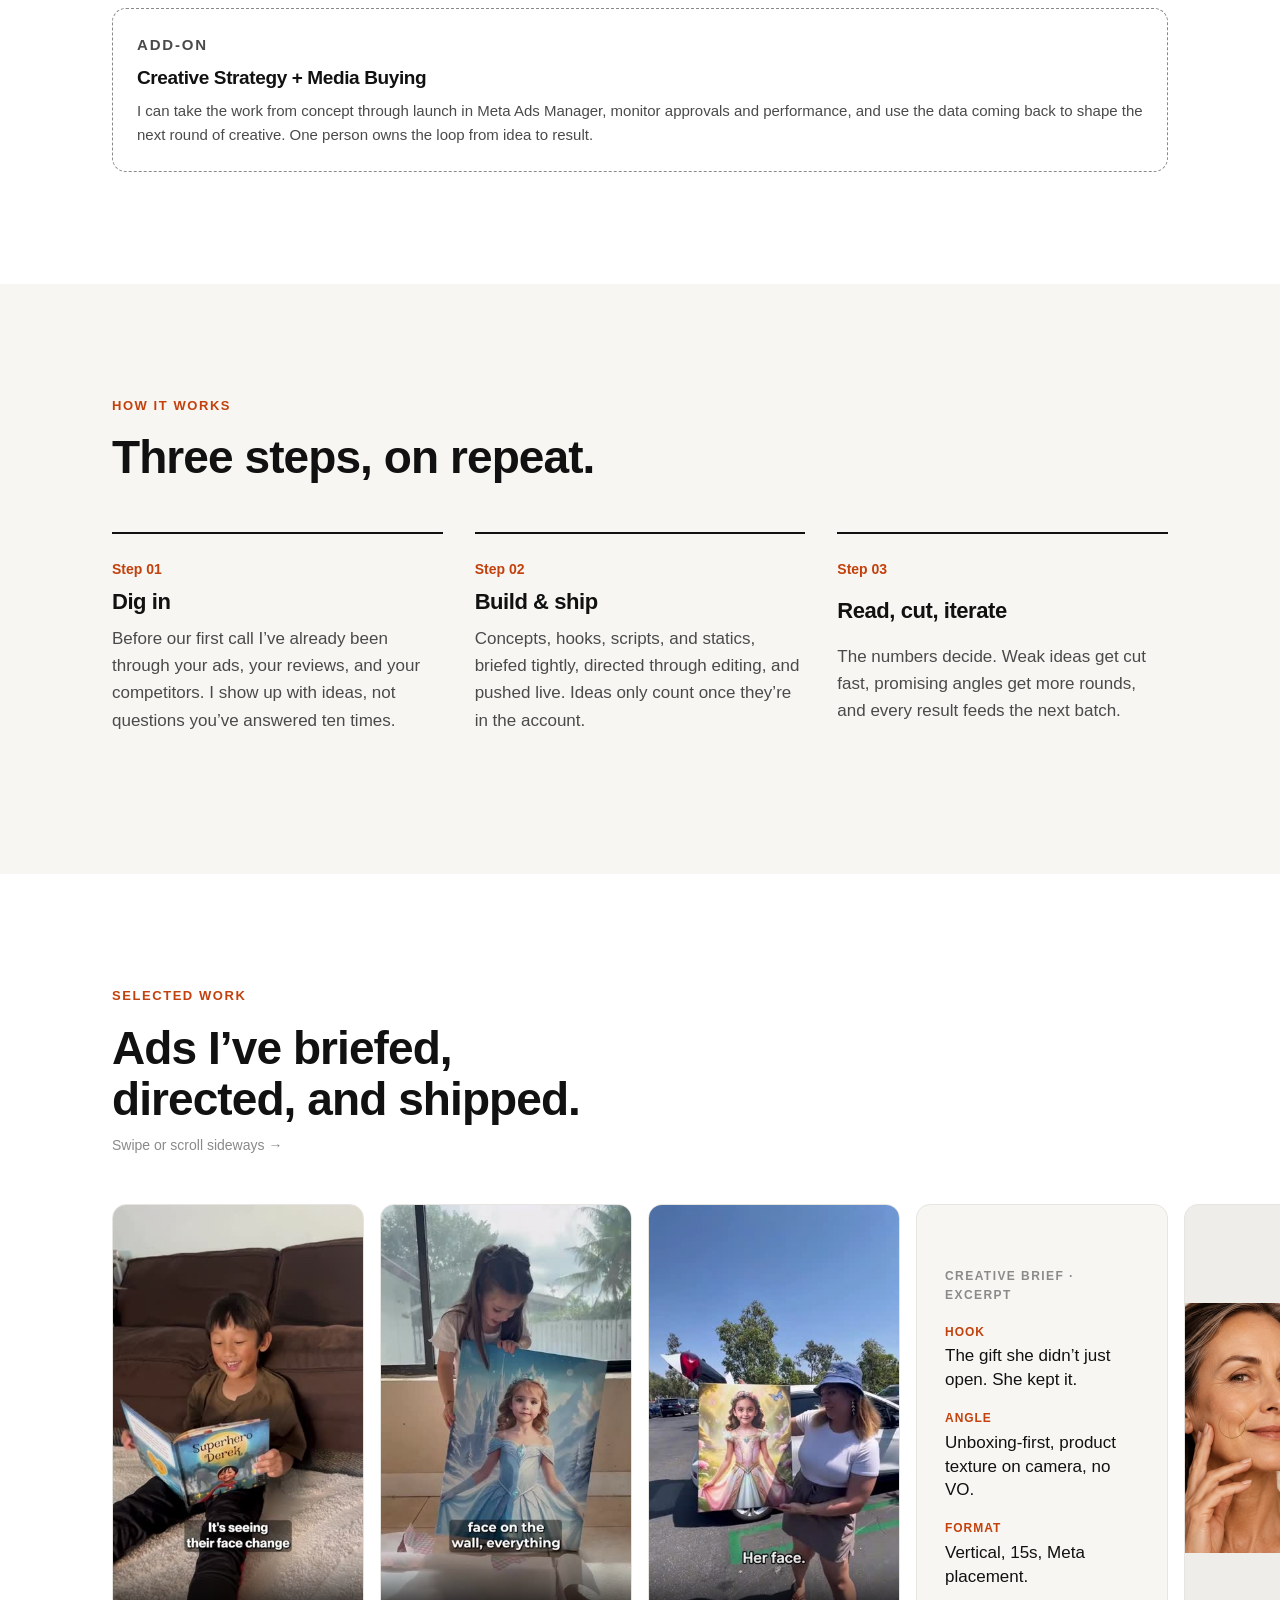
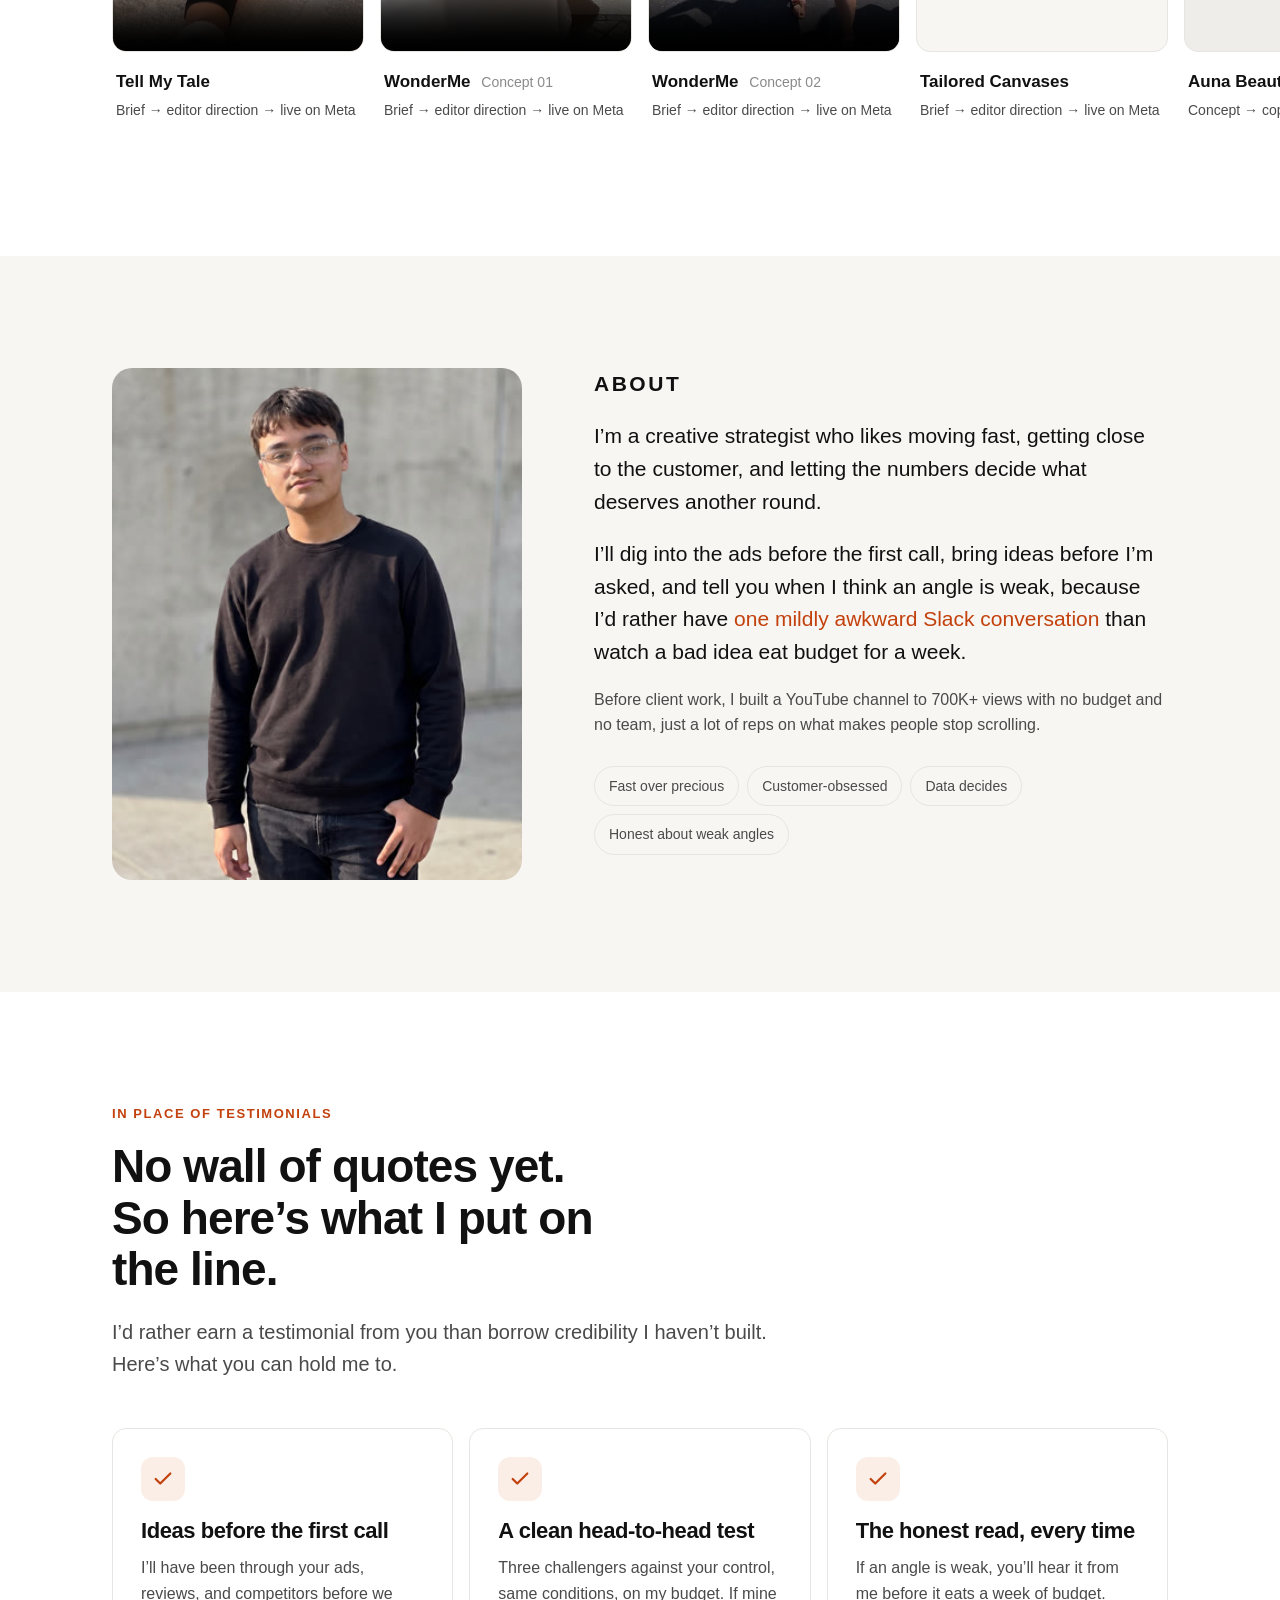
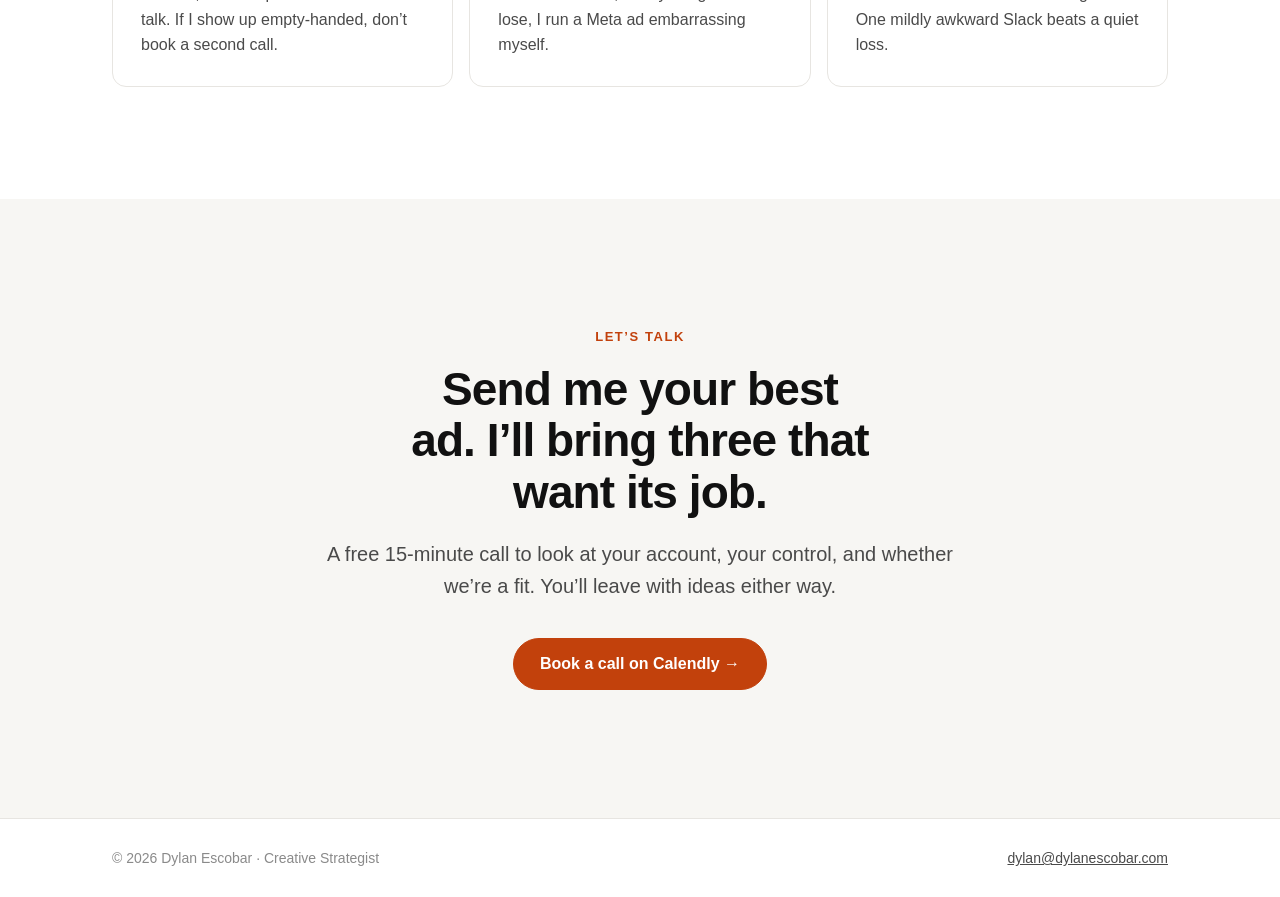
==== commit 7db4e743: "Add Calendly link, funded-test guarantee, Auna and Sean Ferres work - Point every CTA at the live Ca" ====
--- a/index.html
+++ b/index.html
@@ -210,6 +210,8 @@
     background: var(--bg-2); border: 1px solid var(--line);
   }
   .slide-media video { width: 100%; height: 100%; object-fit: cover; }
+  .slide-media--static { display: grid; place-items: center; background: #efede9; }
+  .slide-media--static img { width: 100%; height: 100%; object-fit: contain; }
   .slide-media--brief { display: flex; flex-direction: column; justify-content: center; padding: 28px; gap: 18px; }
   .brief-label { font-size: 12px; font-weight: 600; letter-spacing: .12em; text-transform: uppercase; color: var(--ink-3); }
   .brief-line span { display: block; font-size: 12px; font-weight: 600; letter-spacing: .08em; text-transform: uppercase; color: var(--accent); margin-bottom: 4px; }
@@ -285,7 +287,7 @@
       <li><a href="#work">Work</a></li>
       <li><a href="#about">About</a></li>
     </ul>
-    <a class="btn btn--sm" href="[CALENDLY LINK]">Book a call</a>
+    <a class="btn btn--sm" href="https://calendly.com/9escobar-dylan/free-15-minute-pre-project-call-clone">Book a call</a>
   </div>
 </nav>
 
@@ -299,10 +301,10 @@
       <h1>A steady pipeline of Meta ads worth <span class="accent">testing</span>.</h1>
       <p class="lead">I turn customer research, account data, and your winning creative into a constant flow of ad concepts, hooks, scripts, statics, and AI-video ads, then let the numbers decide what earns another round.</p>
       <div class="hero-actions">
-        <a class="btn" href="[CALENDLY LINK]">Challenge my best ad &rarr;</a>
+        <a class="btn" href="https://calendly.com/9escobar-dylan/free-15-minute-pre-project-call-clone">Challenge my best ad &rarr;</a>
         <a class="btn btn--ghost" href="#offers">How the challenge works</a>
       </div>
-      <p class="hero-note">Start with 3 hooks against your current winner. No retainer required.</p>
+      <p class="hero-note">Start with 3 hooks against your current winner. I fund the test.</p>
     </div>
     <div class="ad-stack" aria-hidden="true">
       <div class="phone"><img src="assets/img/wonderme-blue-poster.jpg" alt=""><span class="phone-label">WonderMe</span></div>
@@ -380,17 +382,18 @@
         <span class="tag">Start here</span>
         <h2>The 3-Hook Control Challenge</h2>
         <p style="margin-top: 20px;">Give me your current best-performing ad and I&rsquo;ll build 3 challengers to run against it.</p>
-        <p>Same product, same audience, same budget. The only variable is the creative, so the result is clean.</p>
-        <p class="guarantee"><strong>If mine lose,</strong> I&rsquo;ll use the same test budget to run a Meta ad embarrassing myself for you.</p>
+        <p>Same product, same audience, same budget, and I pay for it. The only variable is the creative, so the result is clean.</p>
+        <p class="guarantee"><strong>I fund the test.</strong> If mine lose, I&rsquo;ll use that same budget to run a Meta ad embarrassing myself for you. Your account and your money stay out of it.</p>
       </div>
       <div>
         <ul class="terms">
           <li><span>You provide</span><span>Your current control ad</span></li>
           <li><span>I deliver</span><span>3 challenger hooks</span></li>
           <li><span>The test</span><span>Head-to-head on Meta</span></li>
+          <li><span>Test budget</span><span>On me</span></li>
           <li><span>If I lose</span><span>Public, paid-for humility</span></li>
         </ul>
-        <a class="btn" href="[CALENDLY LINK]" style="margin-top: 28px; width: 100%;">Challenge my control &rarr;</a>
+        <a class="btn" href="https://calendly.com/9escobar-dylan/free-15-minute-pre-project-call-clone" style="margin-top: 28px; width: 100%;">Challenge my control &rarr;</a>
       </div>
     </div>
   </div>
@@ -414,7 +417,7 @@
           <li><span>Account review</span><span>Ongoing</span></li>
           <li><span>Iteration</span><span>Every week</span></li>
         </ul>
-        <a class="btn" href="[CALENDLY LINK]" style="margin-top: 28px; width: 100%;">Book a call &rarr;</a>
+        <a class="btn" href="https://calendly.com/9escobar-dylan/free-15-minute-pre-project-call-clone" style="margin-top: 28px; width: 100%;">Book a call &rarr;</a>
       </div>
     </div>
 
@@ -504,7 +507,37 @@
         <p class="slide-desc">Brief &rarr; editor direction &rarr; live on Meta</p>
       </div>
     </article>
-    <!-- TODO: add Sean Ferres and Auna Beauty ads here (copy a .slide block, swap poster + video) -->
+    <article class="slide">
+      <div class="slide-media slide-media--static">
+        <img src="assets/img/auna-static-1.jpg" alt="Auna Beauty static image ad" loading="lazy">
+      </div>
+      <div class="slide-info">
+        <p class="slide-client">Auna Beauty <em>Static 01</em></p>
+        <p class="slide-desc">Concept &rarr; copy &rarr; static image ad</p>
+      </div>
+    </article>
+    <article class="slide">
+      <div class="slide-media slide-media--static">
+        <img src="assets/img/auna-static-2.jpg" alt="Auna Beauty static image ad" loading="lazy">
+      </div>
+      <div class="slide-info">
+        <p class="slide-client">Auna Beauty <em>Static 02</em></p>
+        <p class="slide-desc">Concept &rarr; copy &rarr; static image ad</p>
+      </div>
+    </article>
+    <article class="slide">
+      <div class="slide-media slide-media--brief">
+        <p class="brief-label">Static ad sprint &middot; Ad 01 of 3</p>
+        <p class="brief-line"><span>Headline</span>Half the skill. Double the retainer.</p>
+        <p class="brief-line"><span>Format</span>Faceless news / tabloid static.</p>
+        <p class="brief-line"><span>Awareness</span>Solution aware.</p>
+      </div>
+      <div class="slide-info">
+        <p class="slide-client">Sean Ferres</p>
+        <p class="slide-desc">3 static concepts: angle, headline &amp; primary text</p>
+      </div>
+    </article>
+    <!-- TODO: Auna Beauty videos (040 Batch DE-022 H1, 042 Batch DE-027 H1) — compress to under ~8 MB, add to assets/video/, copy a video .slide block above. -->
   </div>
 </section>
 
@@ -544,7 +577,7 @@
       <article class="card">
         <span class="icon"><svg viewBox="0 0 24 24" fill="none" stroke="currentColor" stroke-width="2.4" stroke-linecap="round" stroke-linejoin="round"><path d="M20 6 9 17l-5-5"/></svg></span>
         <h3>A clean head-to-head test</h3>
-        <p>Three challengers against your control, same conditions. If mine lose, I run a Meta ad embarrassing myself.</p>
+        <p>Three challengers against your control, same conditions, on my budget. If mine lose, I run a Meta ad embarrassing myself.</p>
       </article>
       <article class="card">
         <span class="icon"><svg viewBox="0 0 24 24" fill="none" stroke="currentColor" stroke-width="2.4" stroke-linecap="round" stroke-linejoin="round"><path d="M20 6 9 17l-5-5"/></svg></span>
@@ -560,8 +593,8 @@
   <div class="wrap">
     <p class="eyebrow">Let&rsquo;s talk</p>
     <h2 class="h2">Send me your best ad. I&rsquo;ll bring three that want its job.</h2>
-    <p class="lead">A 20-minute call to look at your account, your control, and whether we&rsquo;re a fit. You&rsquo;ll leave with ideas either way.</p>
-    <a class="btn" href="[CALENDLY LINK]">Book a call on Calendly &rarr;</a>
+    <p class="lead">A free 15-minute call to look at your account, your control, and whether we&rsquo;re a fit. You&rsquo;ll leave with ideas either way.</p>
+    <a class="btn" href="https://calendly.com/9escobar-dylan/free-15-minute-pre-project-call-clone">Book a call on Calendly &rarr;</a>
   </div>
 </section>
 
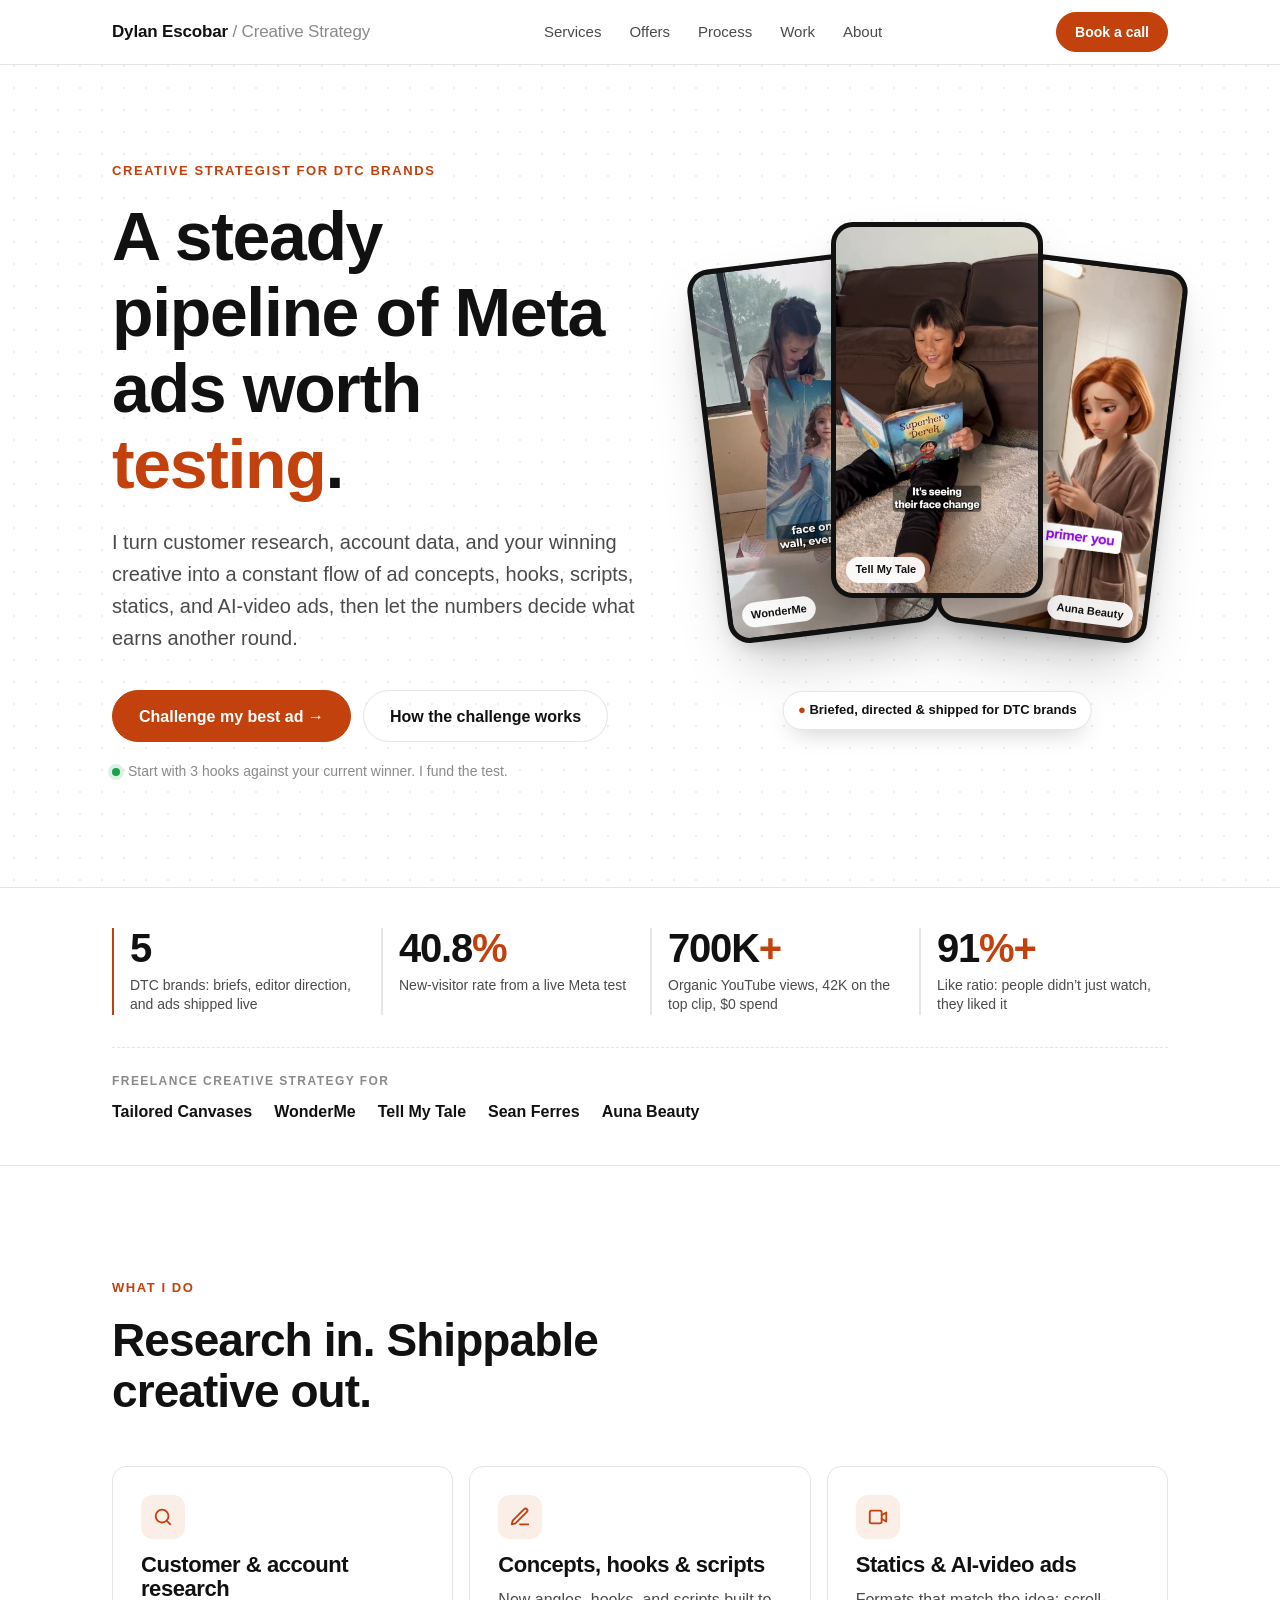
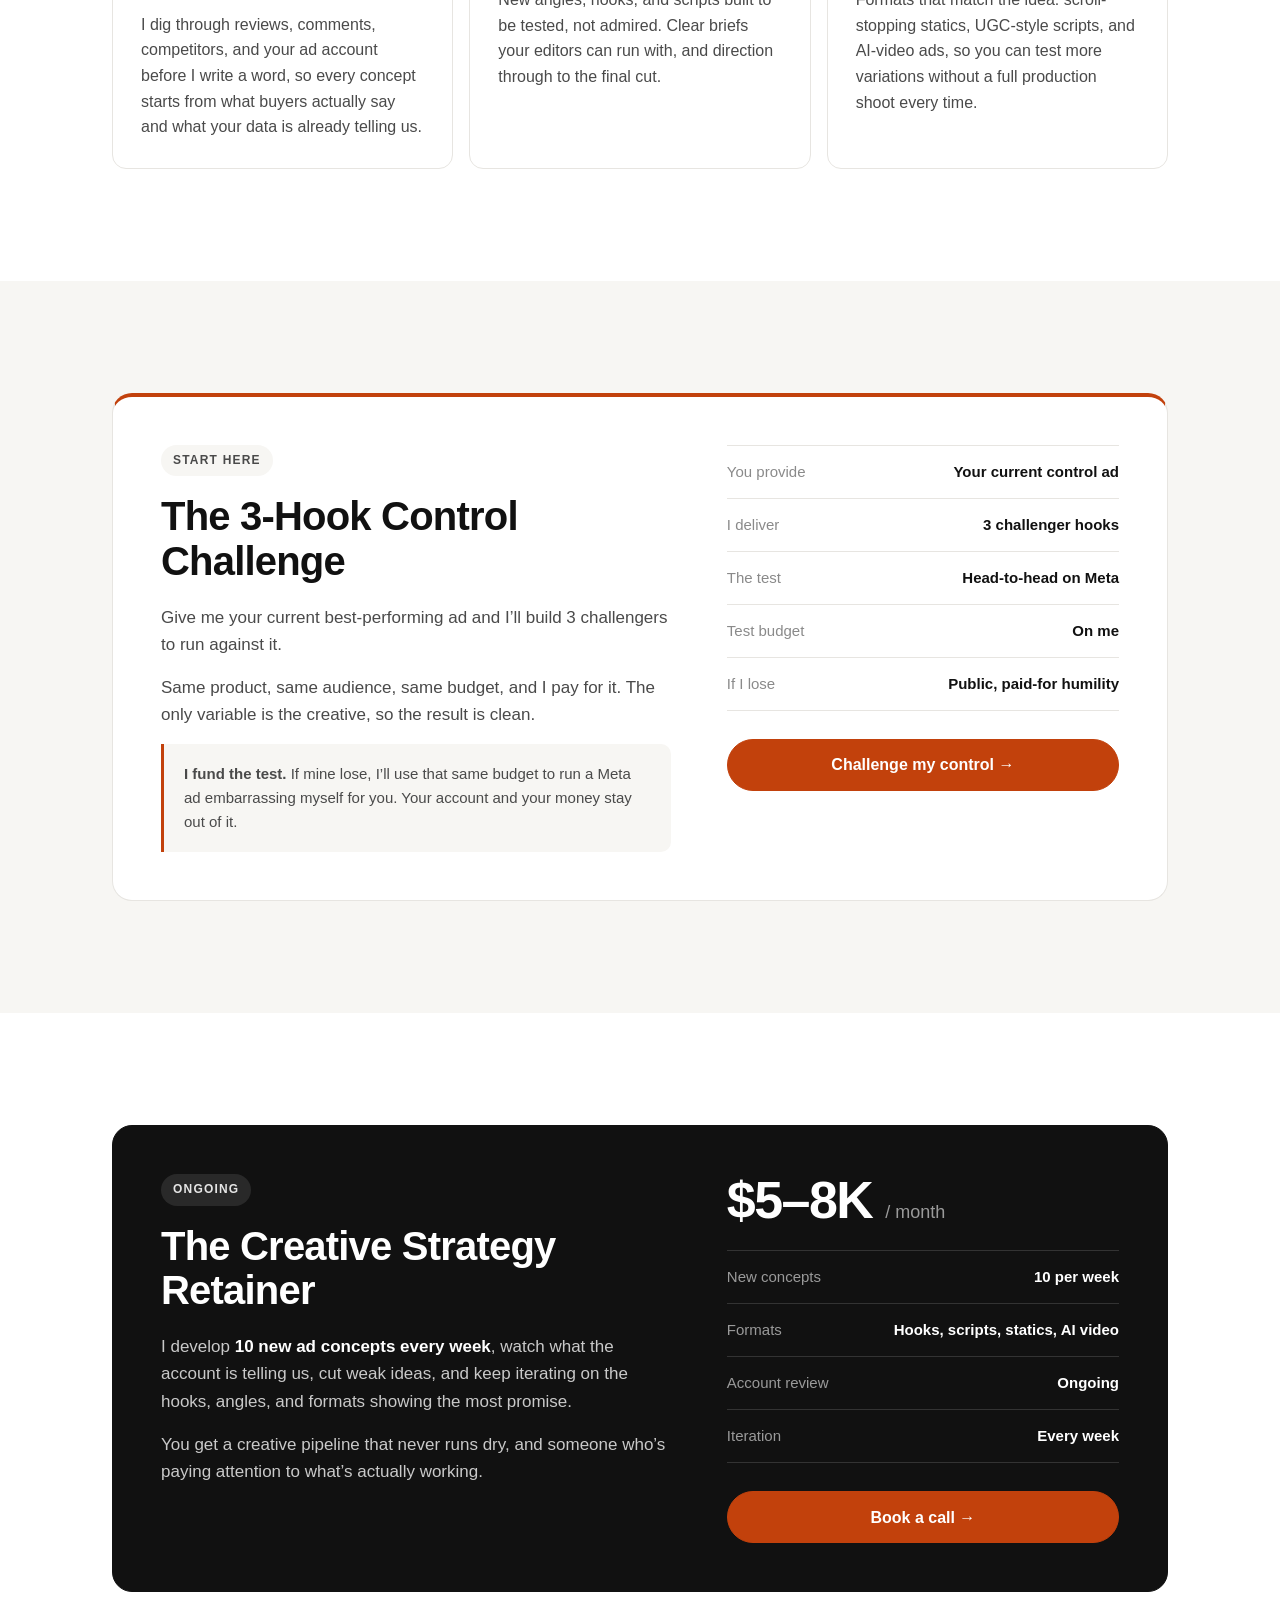
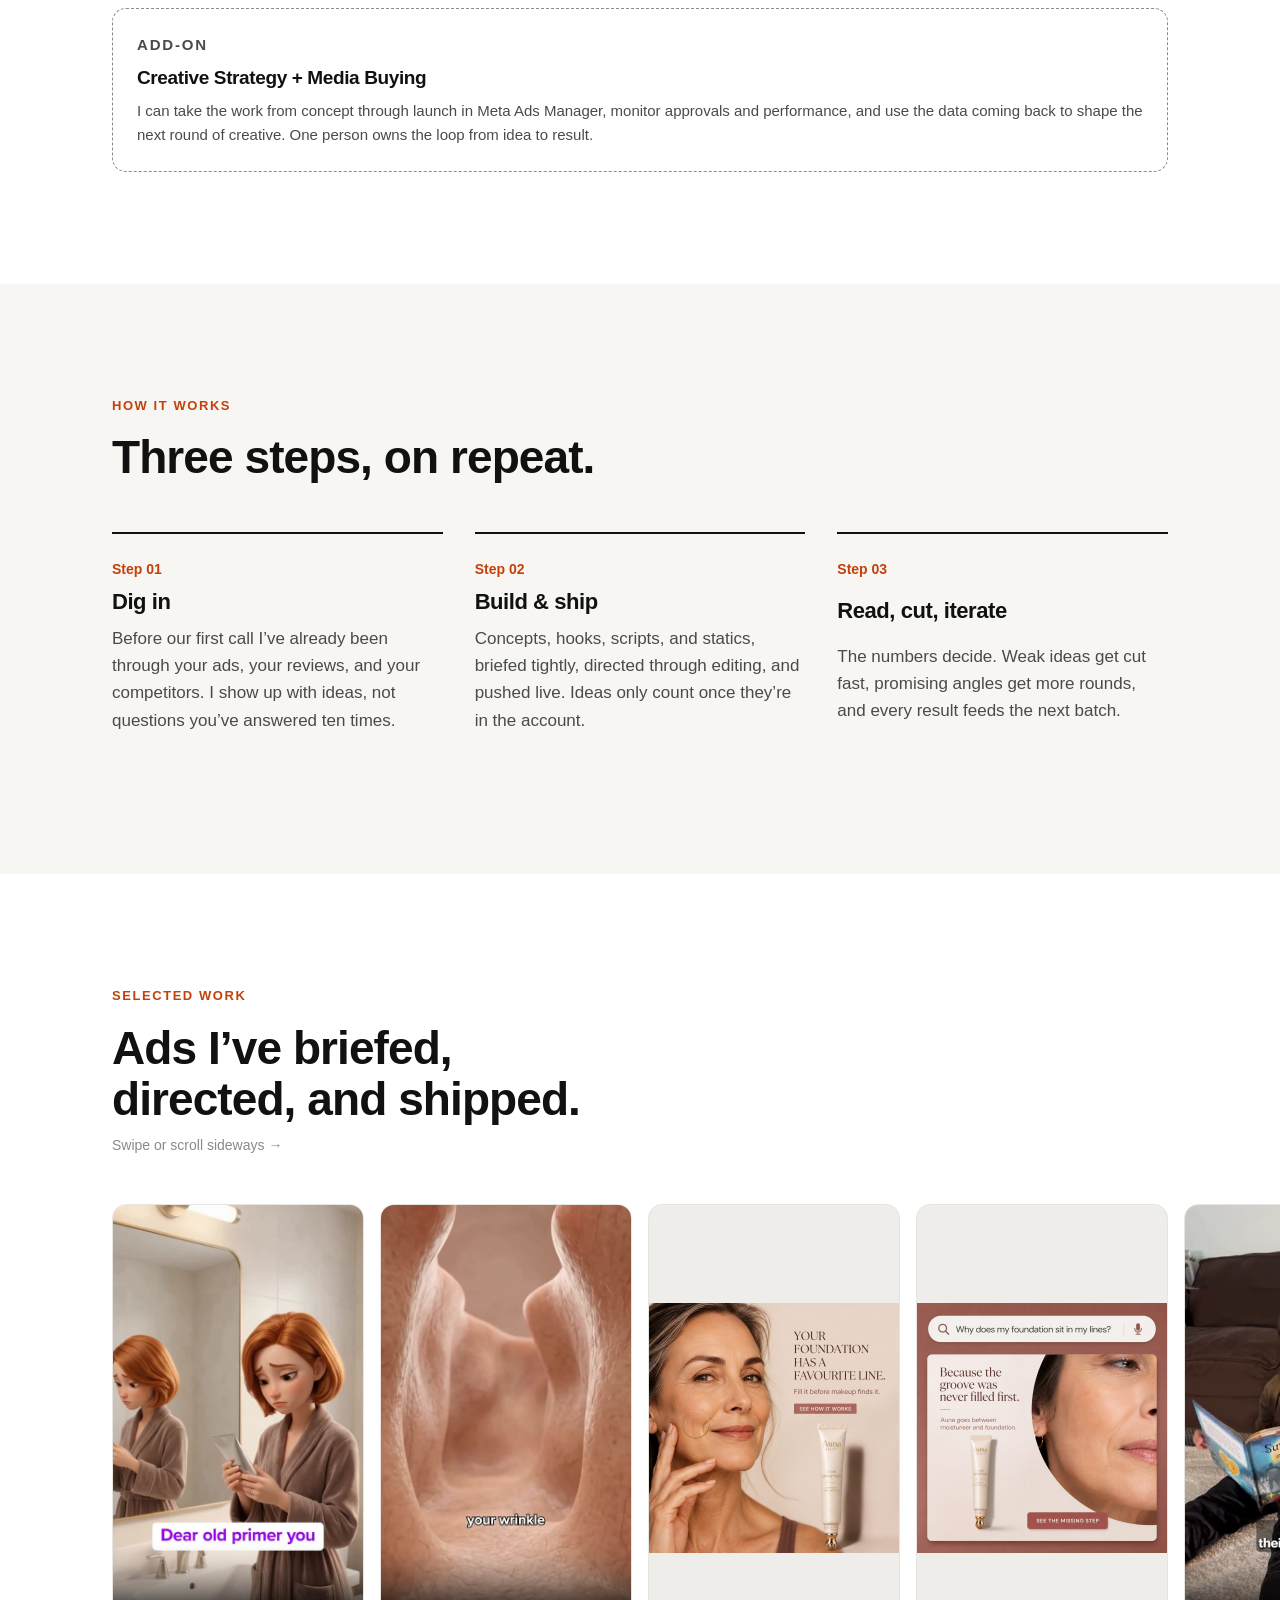
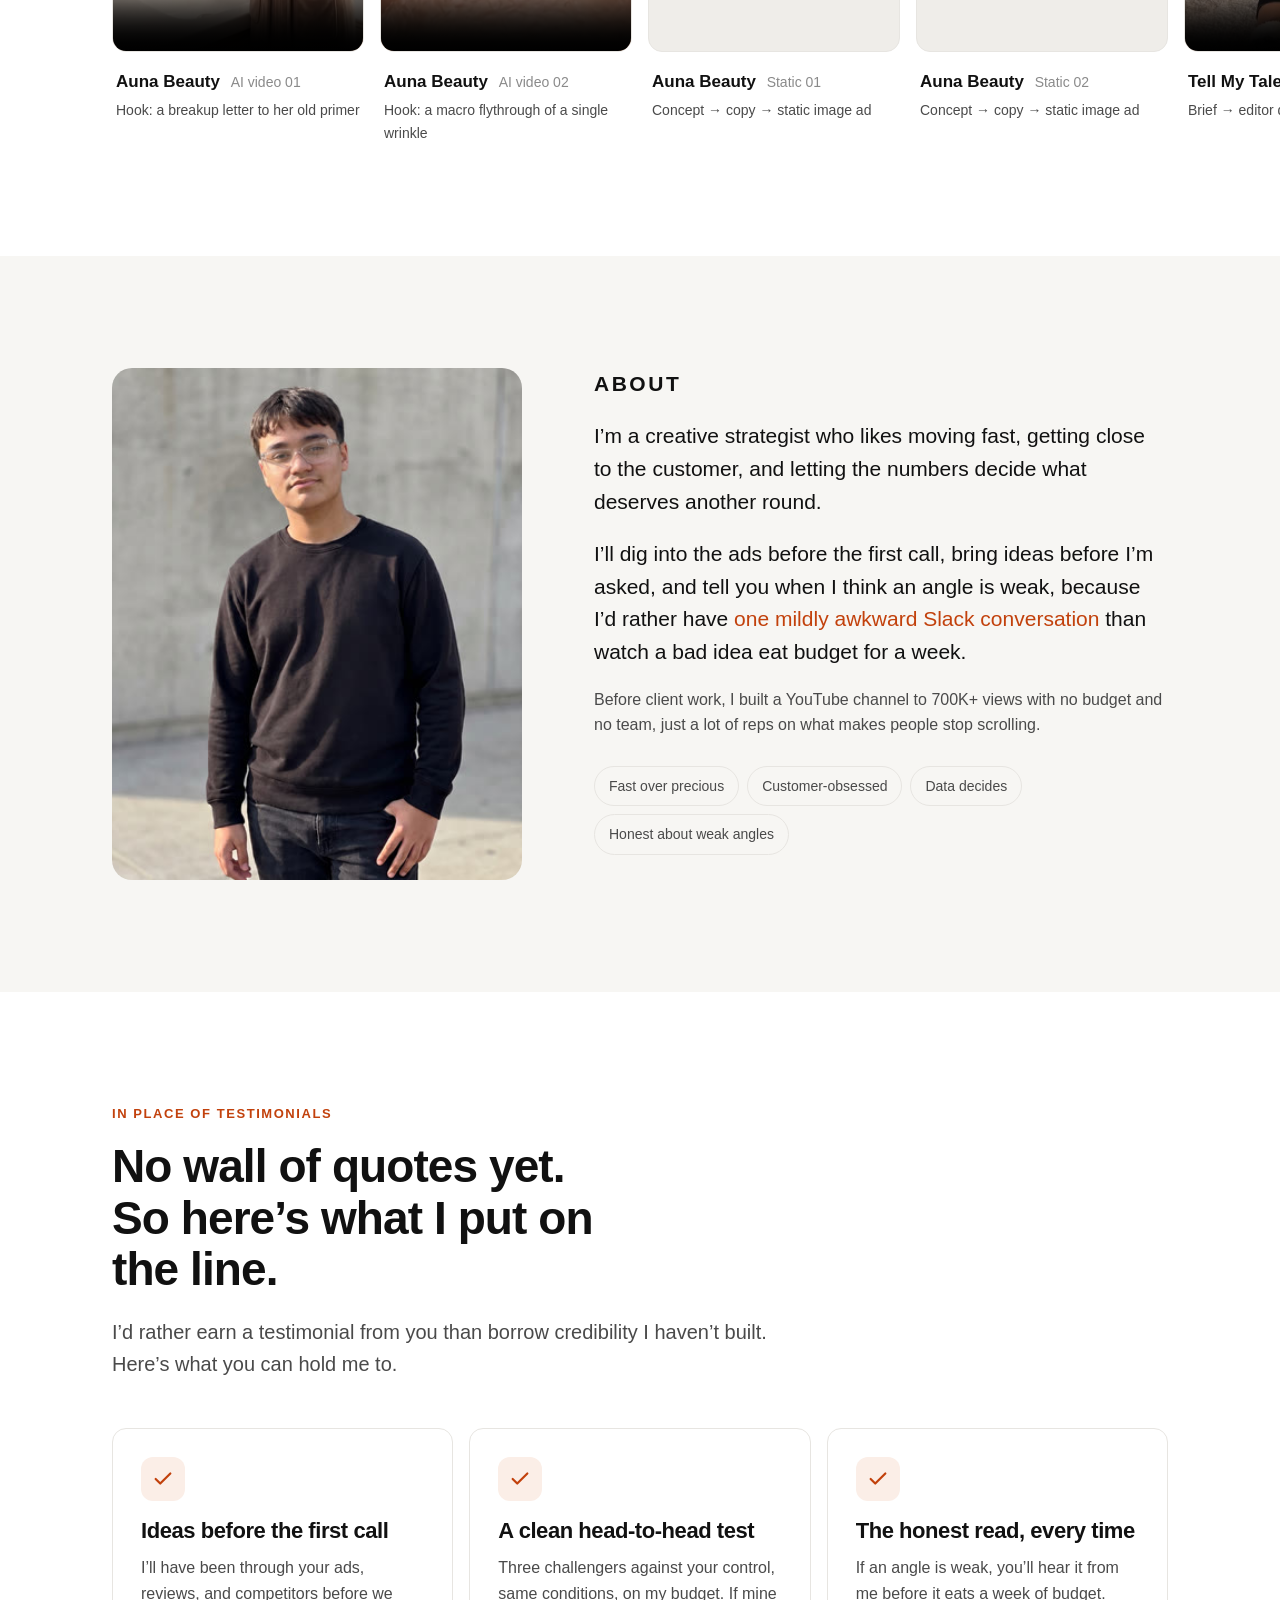
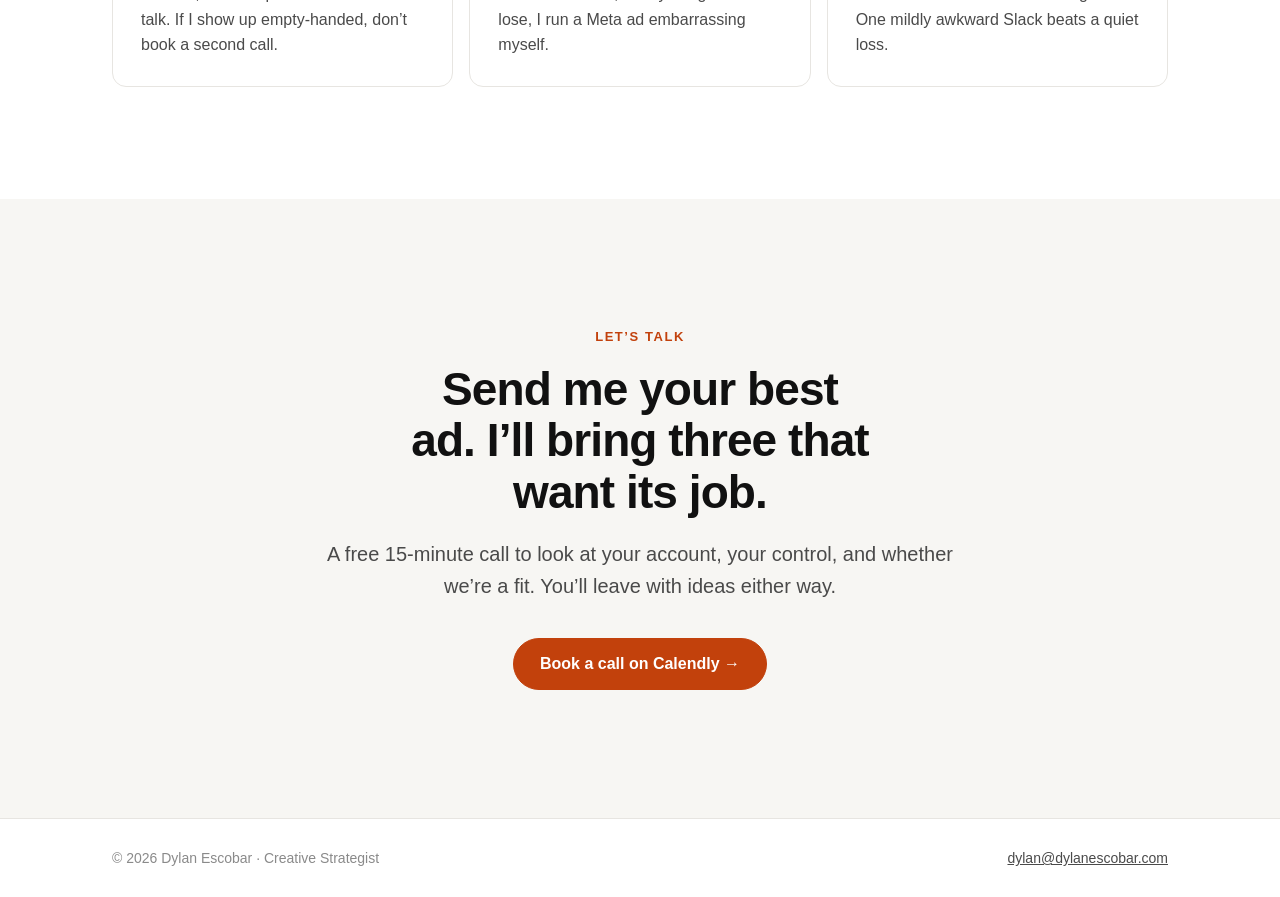
==== commit c2475dea: "Add Auna Beauty AI-video ads and lead the portfolio with Auna - Two Auna video ads re-encoded to 720" ====
--- a/index.html
+++ b/index.html
@@ -109,6 +109,7 @@
     position: absolute; left: 10px; bottom: 10px; font-size: 11px; font-weight: 600;
     background: rgba(255,255,255,.92); color: var(--ink); padding: 4px 9px; border-radius: 999px;
   }
+  .phone:nth-child(3) .phone-label { left: auto; right: 10px; }
   .live-pill {
     position: absolute; z-index: 3; left: 50%; bottom: -8px; transform: translateX(-50%);
     background: var(--bg); border: 1px solid var(--line); border-radius: 999px;
@@ -309,8 +310,8 @@
     <div class="ad-stack" aria-hidden="true">
       <div class="phone"><img src="assets/img/wonderme-blue-poster.jpg" alt=""><span class="phone-label">WonderMe</span></div>
       <div class="phone"><img src="assets/img/tellmytale-poster.jpg" alt=""><span class="phone-label">Tell My Tale</span></div>
-      <div class="phone"><img src="assets/img/wonderme-gold-poster.jpg" alt=""><span class="phone-label">WonderMe</span></div>
-      <p class="live-pill"><span>&#9679;</span> Briefed, directed &amp; shipped live on Meta</p>
+      <div class="phone"><img src="assets/img/auna-022-poster.jpg" alt=""><span class="phone-label">Auna Beauty</span></div>
+      <p class="live-pill"><span>&#9679;</span> Briefed, directed &amp; shipped for DTC brands</p>
     </div>
   </div>
 </header>
@@ -464,6 +465,46 @@
   <div class="carousel" role="region" aria-label="Ad portfolio" tabindex="0">
     <article class="slide">
       <div class="slide-media">
+        <video controls playsinline preload="none" poster="assets/img/auna-022-poster.jpg">
+          <source src="assets/video/auna-022.mp4" type="video/mp4">
+        </video>
+      </div>
+      <div class="slide-info">
+        <p class="slide-client">Auna Beauty <em>AI video 01</em></p>
+        <p class="slide-desc">Hook: a breakup letter to her old primer</p>
+      </div>
+    </article>
+    <article class="slide">
+      <div class="slide-media">
+        <video controls playsinline preload="none" poster="assets/img/auna-027-poster.jpg">
+          <source src="assets/video/auna-027.mp4" type="video/mp4">
+        </video>
+      </div>
+      <div class="slide-info">
+        <p class="slide-client">Auna Beauty <em>AI video 02</em></p>
+        <p class="slide-desc">Hook: a macro flythrough of a single wrinkle</p>
+      </div>
+    </article>
+    <article class="slide">
+      <div class="slide-media slide-media--static">
+        <img src="assets/img/auna-static-1.jpg" alt="Auna Beauty static image ad" loading="lazy">
+      </div>
+      <div class="slide-info">
+        <p class="slide-client">Auna Beauty <em>Static 01</em></p>
+        <p class="slide-desc">Concept &rarr; copy &rarr; static image ad</p>
+      </div>
+    </article>
+    <article class="slide">
+      <div class="slide-media slide-media--static">
+        <img src="assets/img/auna-static-2.jpg" alt="Auna Beauty static image ad" loading="lazy">
+      </div>
+      <div class="slide-info">
+        <p class="slide-client">Auna Beauty <em>Static 02</em></p>
+        <p class="slide-desc">Concept &rarr; copy &rarr; static image ad</p>
+      </div>
+    </article>
+    <article class="slide">
+      <div class="slide-media">
         <video controls muted playsinline preload="none" poster="assets/img/tellmytale-poster.jpg">
           <source src="assets/video/tellmytale.mp4" type="video/mp4">
         </video>
@@ -508,24 +549,6 @@
       </div>
     </article>
     <article class="slide">
-      <div class="slide-media slide-media--static">
-        <img src="assets/img/auna-static-1.jpg" alt="Auna Beauty static image ad" loading="lazy">
-      </div>
-      <div class="slide-info">
-        <p class="slide-client">Auna Beauty <em>Static 01</em></p>
-        <p class="slide-desc">Concept &rarr; copy &rarr; static image ad</p>
-      </div>
-    </article>
-    <article class="slide">
-      <div class="slide-media slide-media--static">
-        <img src="assets/img/auna-static-2.jpg" alt="Auna Beauty static image ad" loading="lazy">
-      </div>
-      <div class="slide-info">
-        <p class="slide-client">Auna Beauty <em>Static 02</em></p>
-        <p class="slide-desc">Concept &rarr; copy &rarr; static image ad</p>
-      </div>
-    </article>
-    <article class="slide">
       <div class="slide-media slide-media--brief">
         <p class="brief-label">Static ad sprint &middot; Ad 01 of 3</p>
         <p class="brief-line"><span>Headline</span>Half the skill. Double the retainer.</p>
@@ -537,7 +560,6 @@
         <p class="slide-desc">3 static concepts: angle, headline &amp; primary text</p>
       </div>
     </article>
-    <!-- TODO: Auna Beauty videos (040 Batch DE-022 H1, 042 Batch DE-027 H1) — compress to under ~8 MB, add to assets/video/, copy a video .slide block above. -->
   </div>
 </section>
 
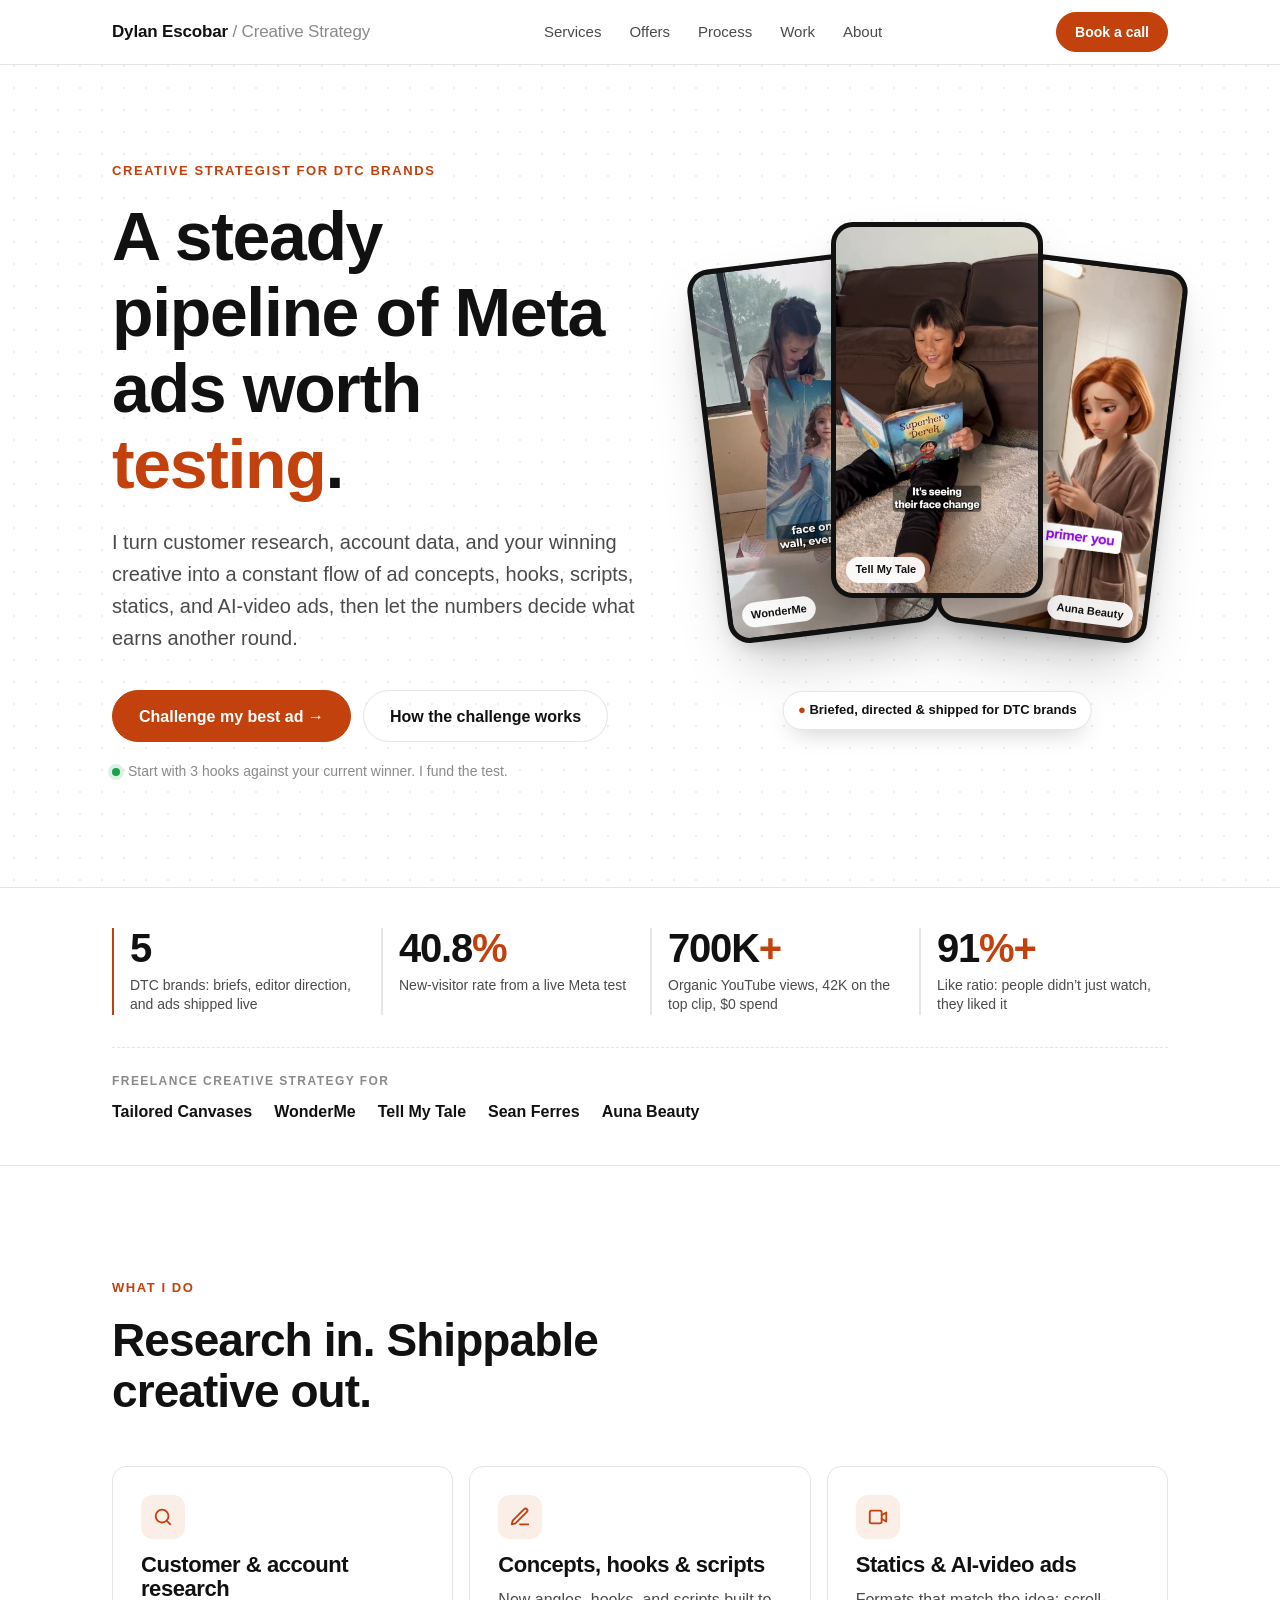
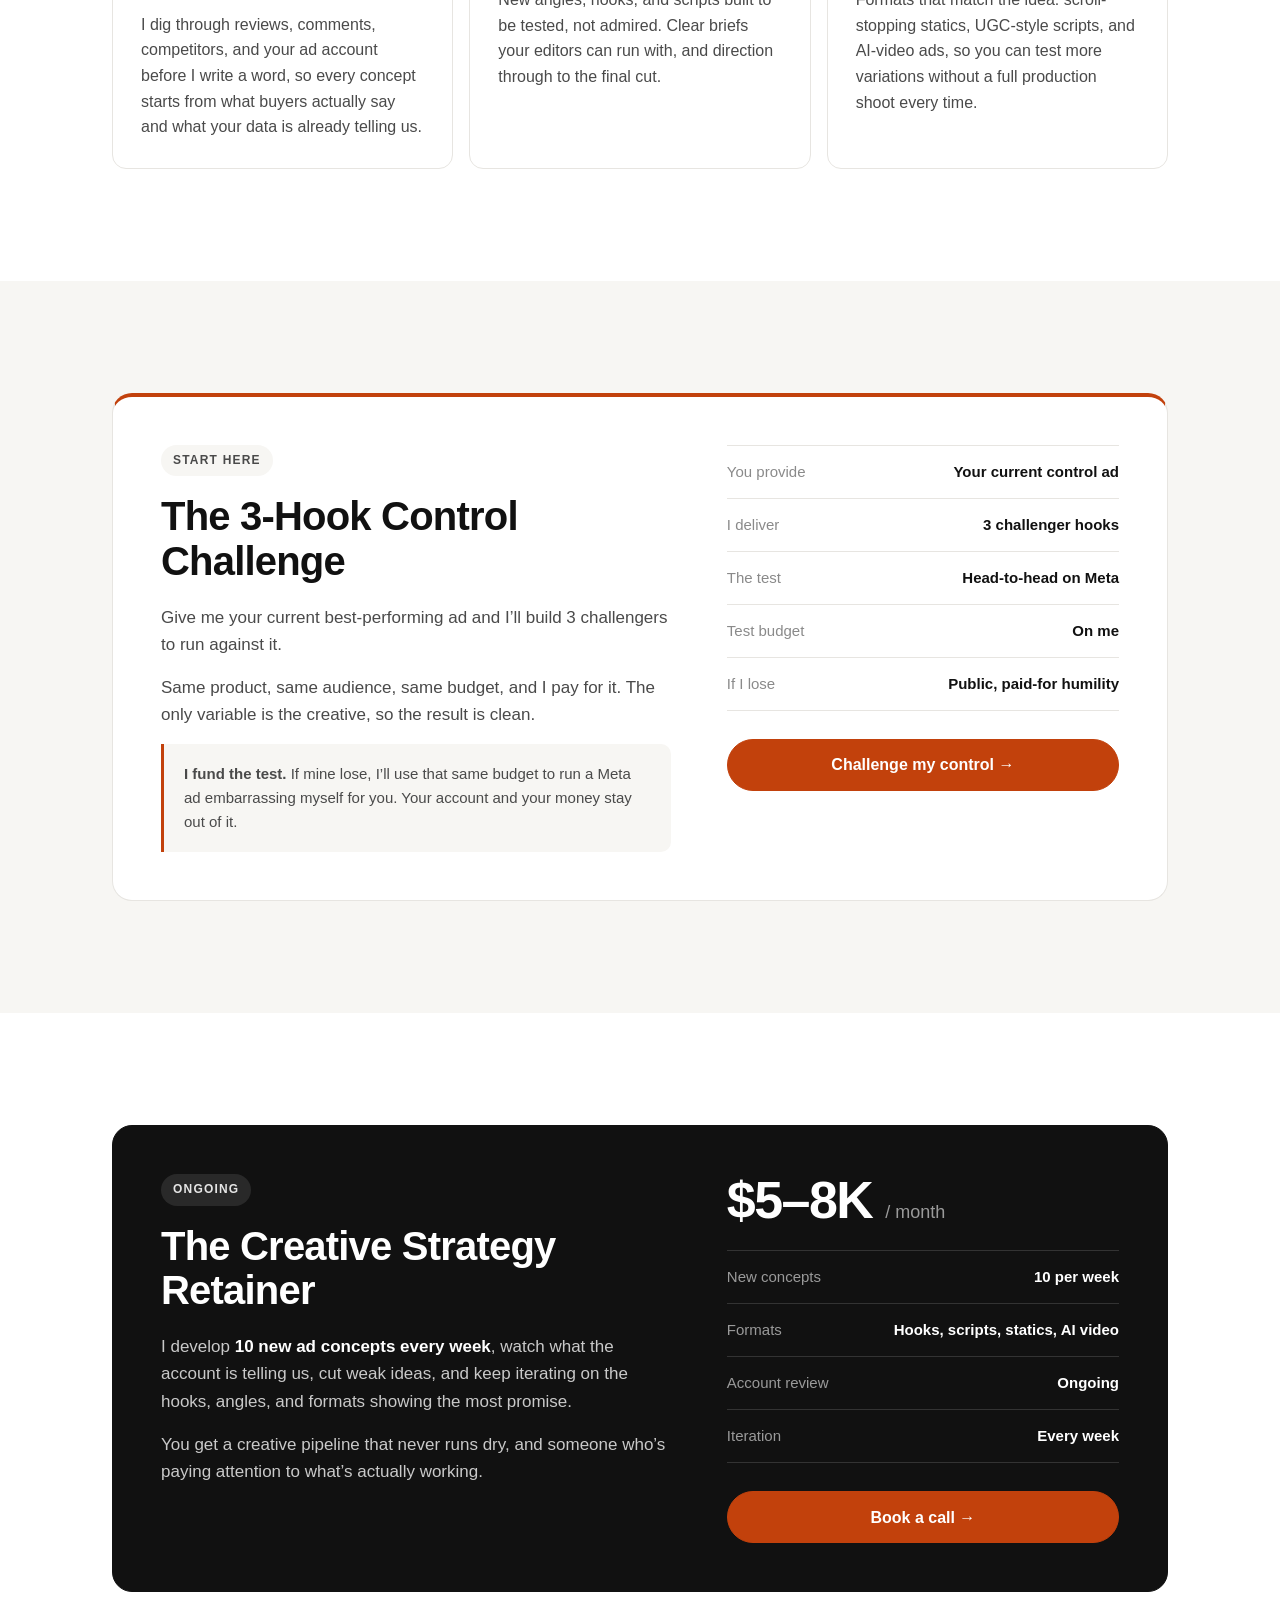
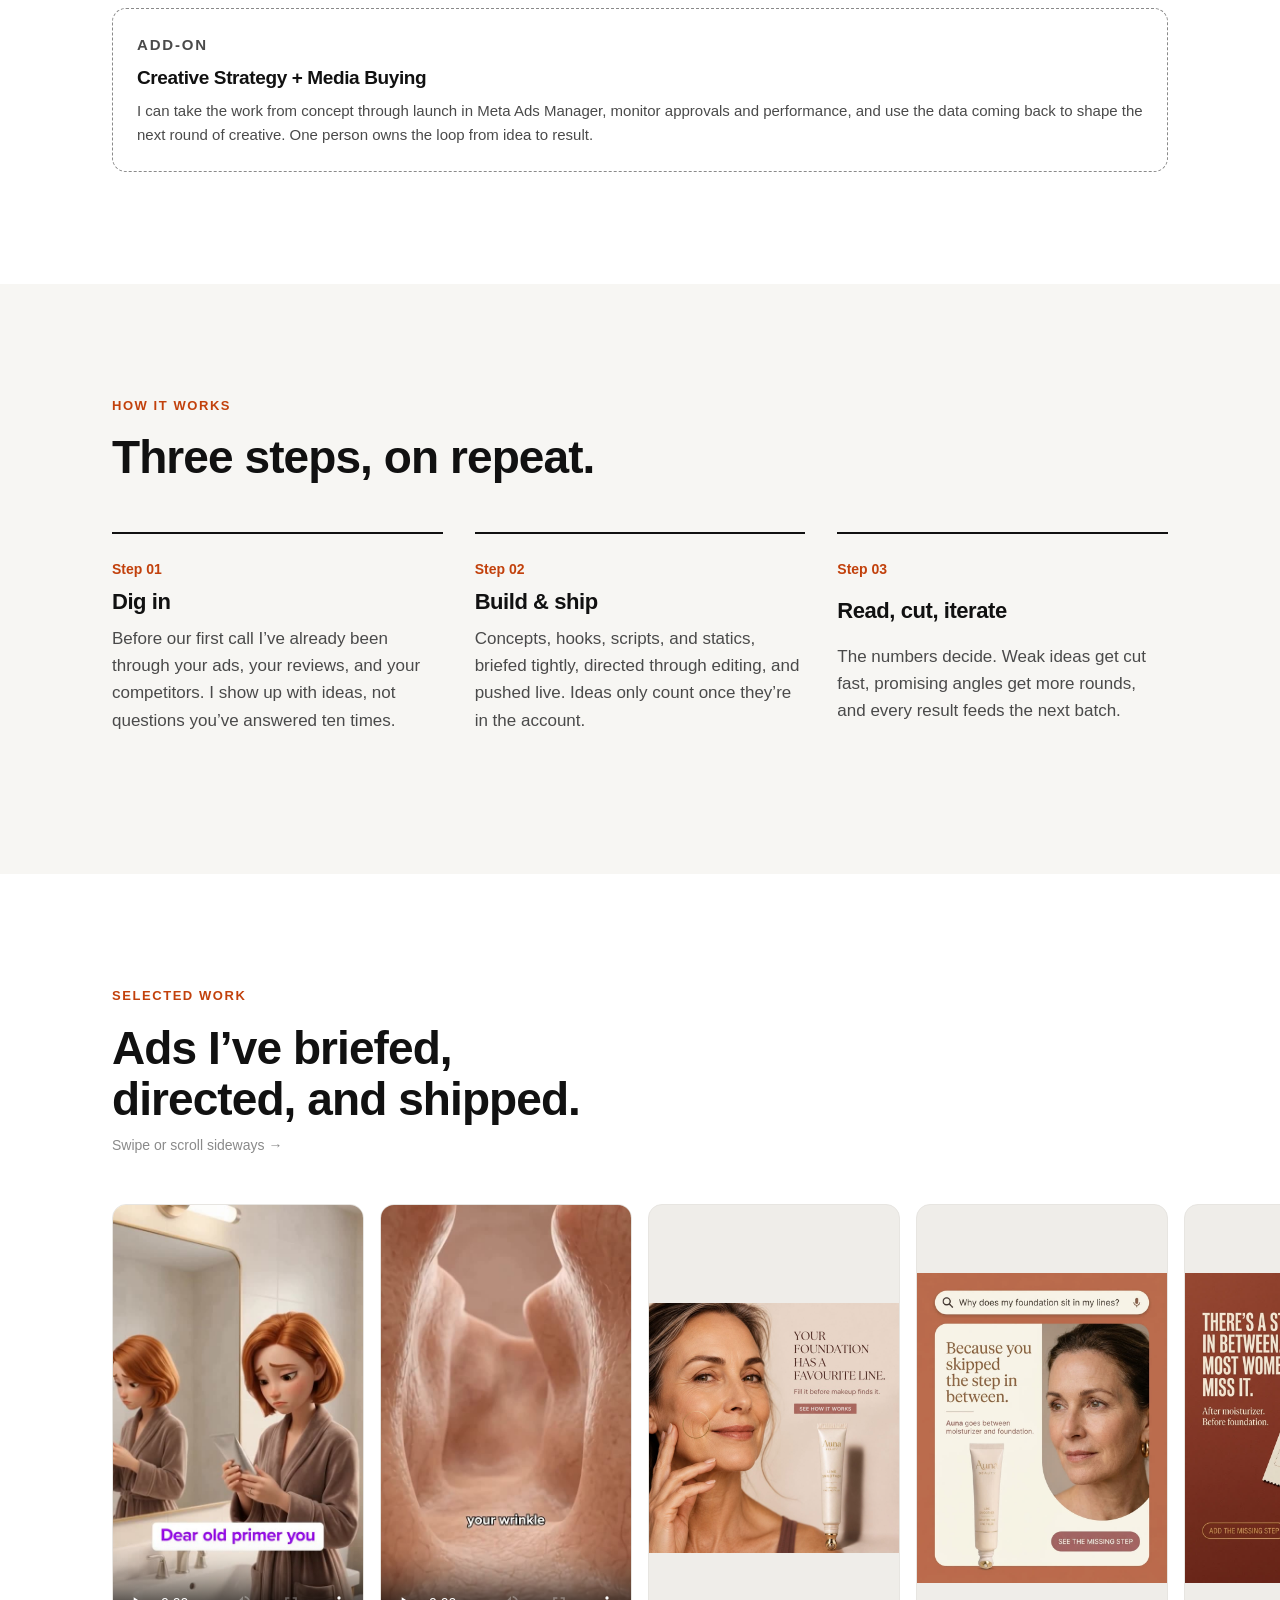
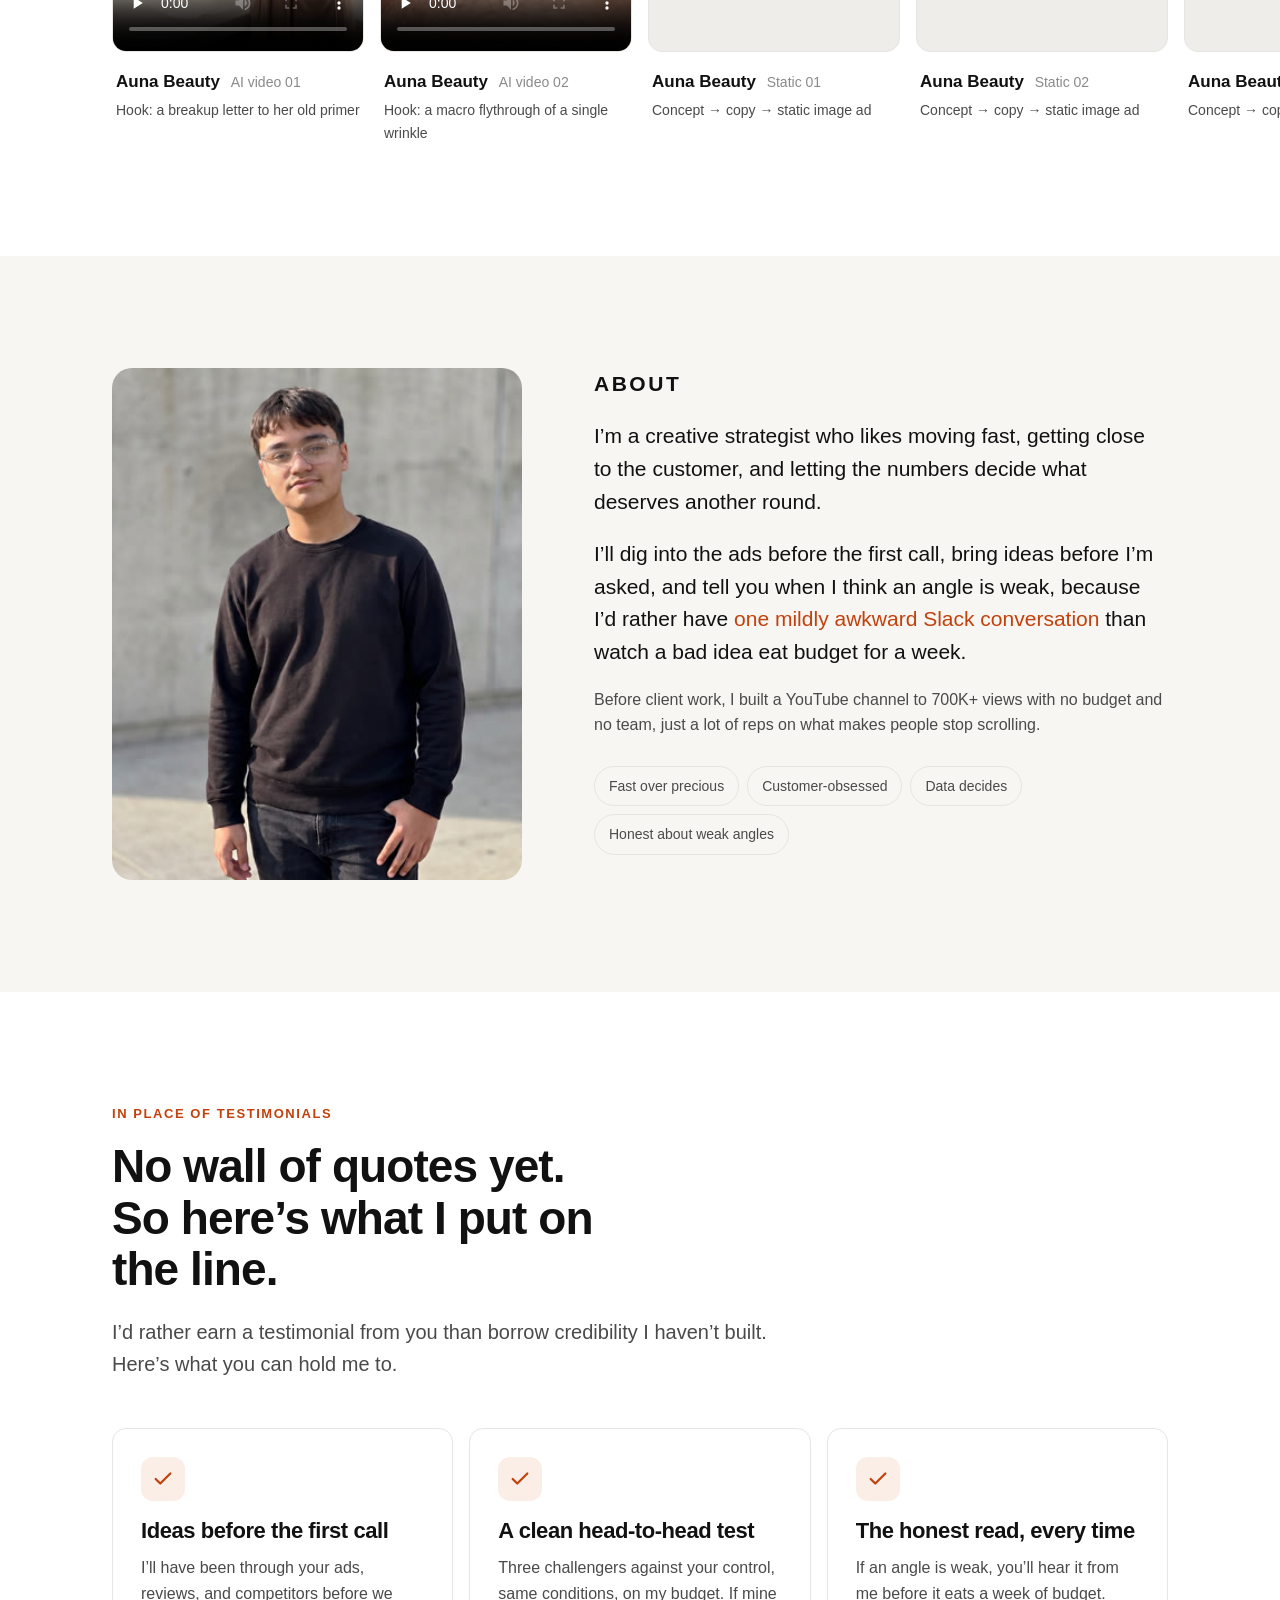
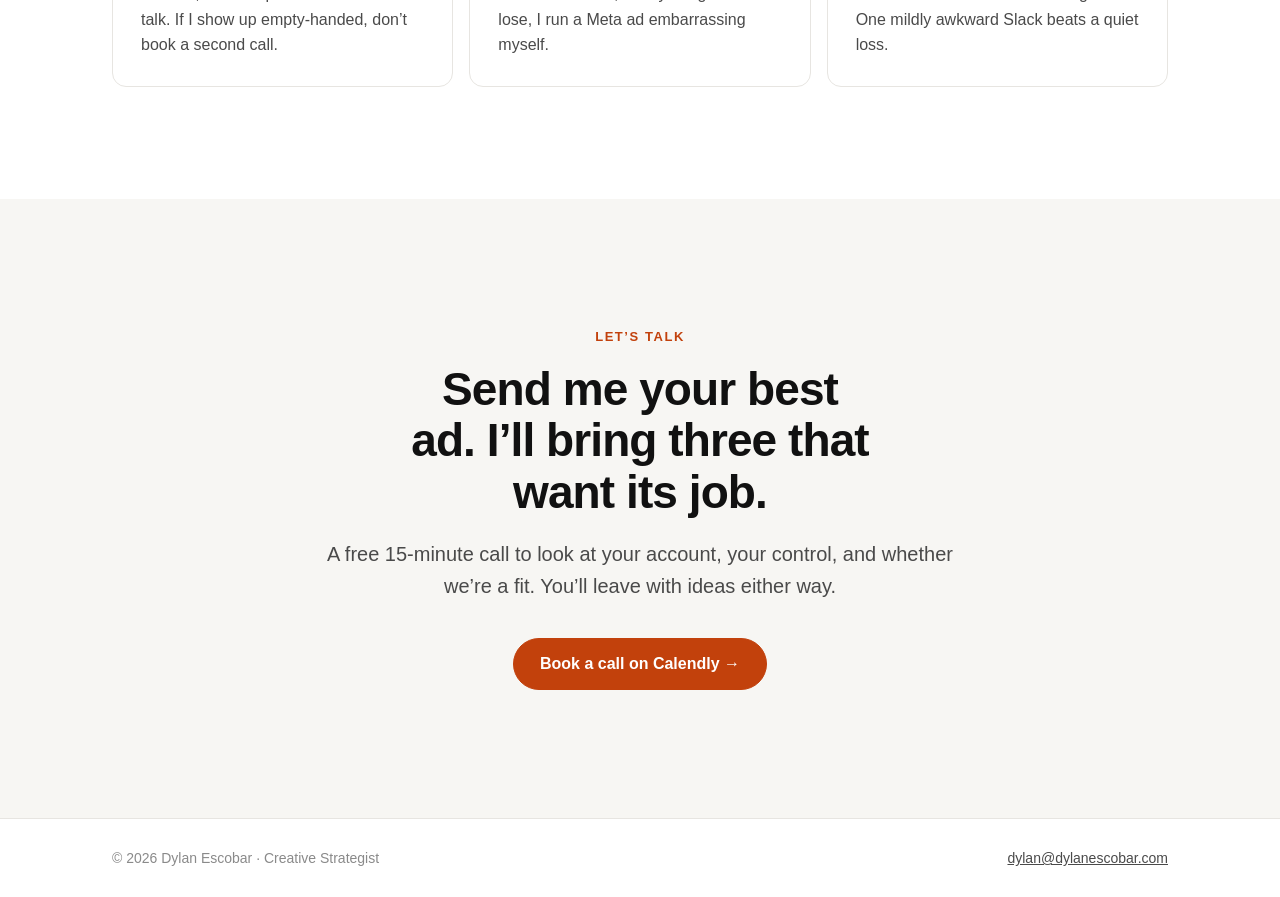
==== commit 9197140f: "Add Auna DE-024/DE-025 statics and Sean Ferres static ads - Auna Static 02 now uses the DE-025 searc" ====
--- a/index.html
+++ b/index.html
@@ -504,6 +504,15 @@
       </div>
     </article>
     <article class="slide">
+      <div class="slide-media slide-media--static">
+        <img src="assets/img/auna-static-3.jpg" alt="Auna Beauty static image ad" loading="lazy">
+      </div>
+      <div class="slide-info">
+        <p class="slide-client">Auna Beauty <em>Static 03</em></p>
+        <p class="slide-desc">Concept &rarr; copy &rarr; static image ad</p>
+      </div>
+    </article>
+    <article class="slide">
       <div class="slide-media">
         <video controls muted playsinline preload="none" poster="assets/img/tellmytale-poster.jpg">
           <source src="assets/video/tellmytale.mp4" type="video/mp4">
@@ -549,15 +558,21 @@
       </div>
     </article>
     <article class="slide">
-      <div class="slide-media slide-media--brief">
-        <p class="brief-label">Static ad sprint &middot; Ad 01 of 3</p>
-        <p class="brief-line"><span>Headline</span>Half the skill. Double the retainer.</p>
-        <p class="brief-line"><span>Format</span>Faceless news / tabloid static.</p>
-        <p class="brief-line"><span>Awareness</span>Solution aware.</p>
-      </div>
-      <div class="slide-info">
-        <p class="slide-client">Sean Ferres</p>
-        <p class="slide-desc">3 static concepts: angle, headline &amp; primary text</p>
+      <div class="slide-media slide-media--static">
+        <img src="assets/img/sean-static-2.jpg" alt="Sean Ferres static ad: breaking news style" loading="lazy">
+      </div>
+      <div class="slide-info">
+        <p class="slide-client">Sean Ferres <em>Static 01</em></p>
+        <p class="slide-desc">Static sprint: news / tabloid angle</p>
+      </div>
+    </article>
+    <article class="slide">
+      <div class="slide-media slide-media--static">
+        <img src="assets/img/sean-static-1.jpg" alt="Sean Ferres static ad: same skillset, different paycheck" loading="lazy">
+      </div>
+      <div class="slide-info">
+        <p class="slide-client">Sean Ferres <em>Static 02</em></p>
+        <p class="slide-desc">Static sprint: side-by-side infographic</p>
       </div>
     </article>
   </div>
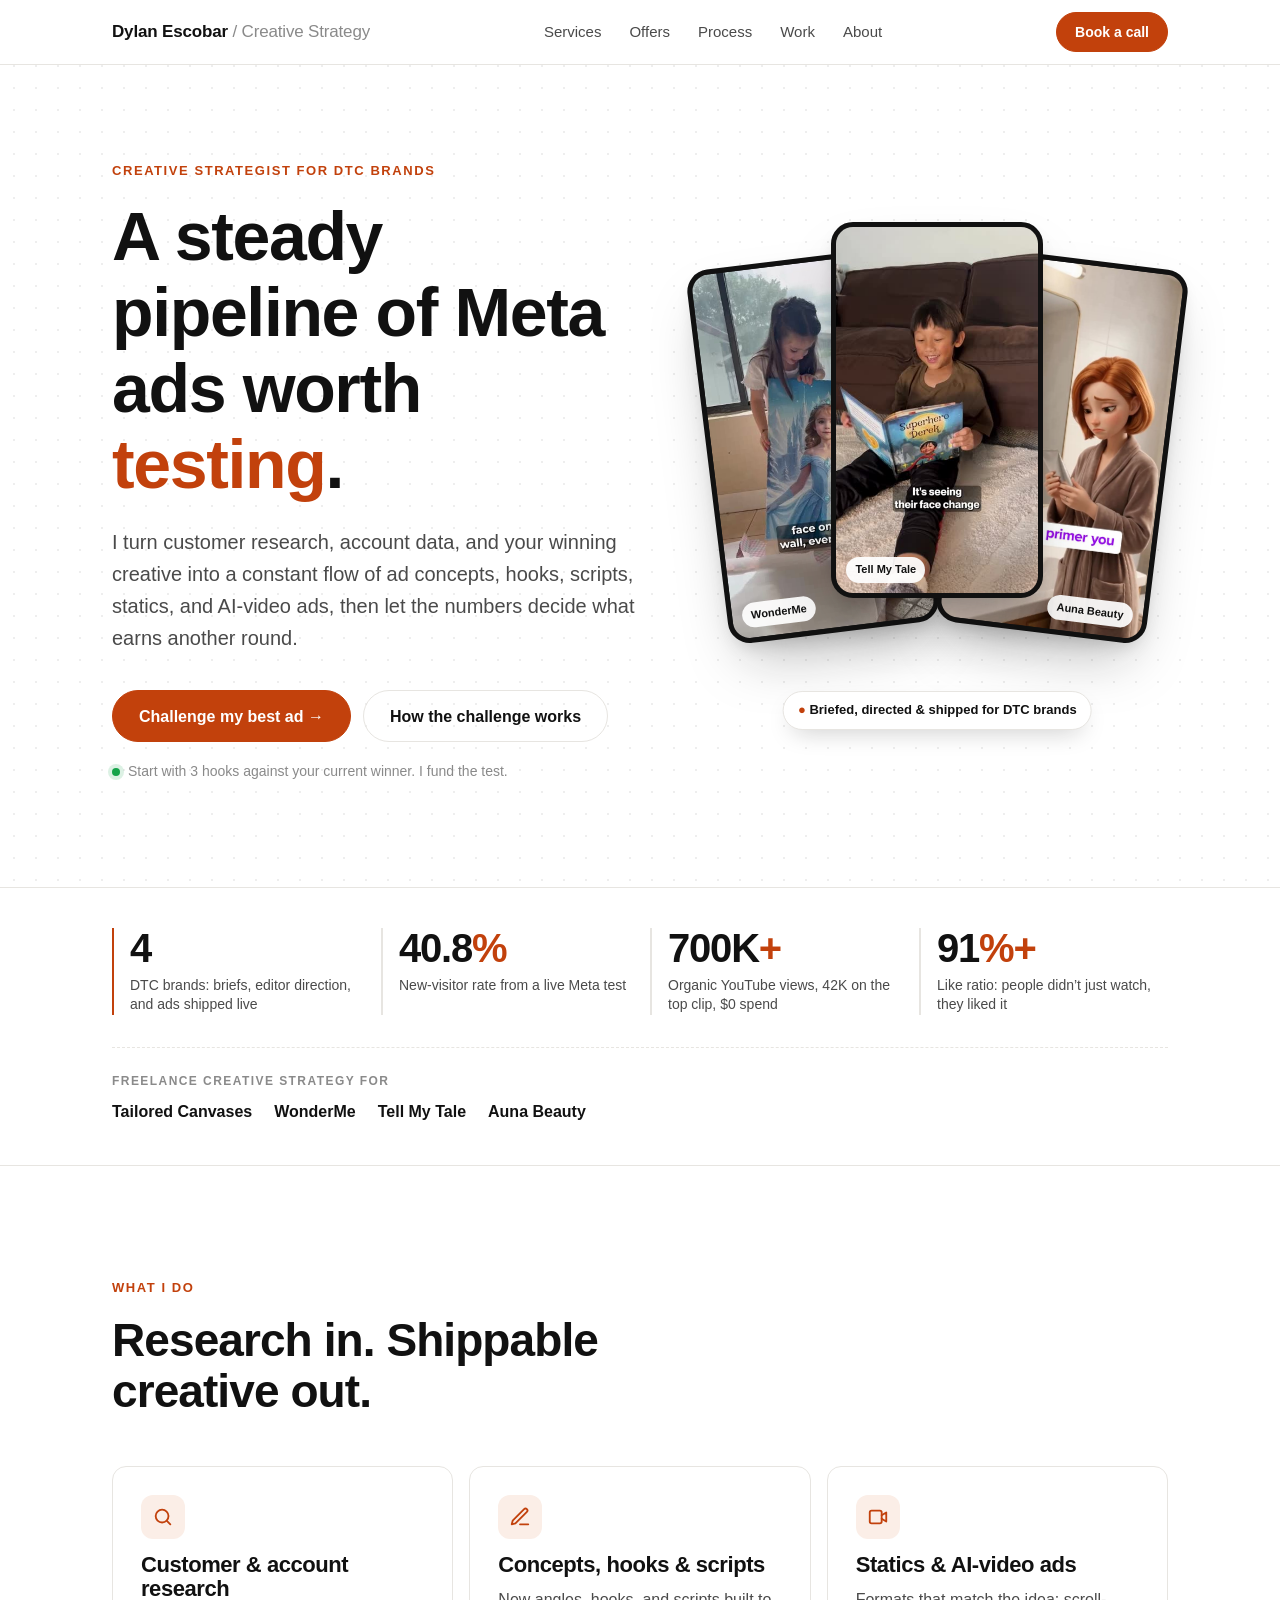
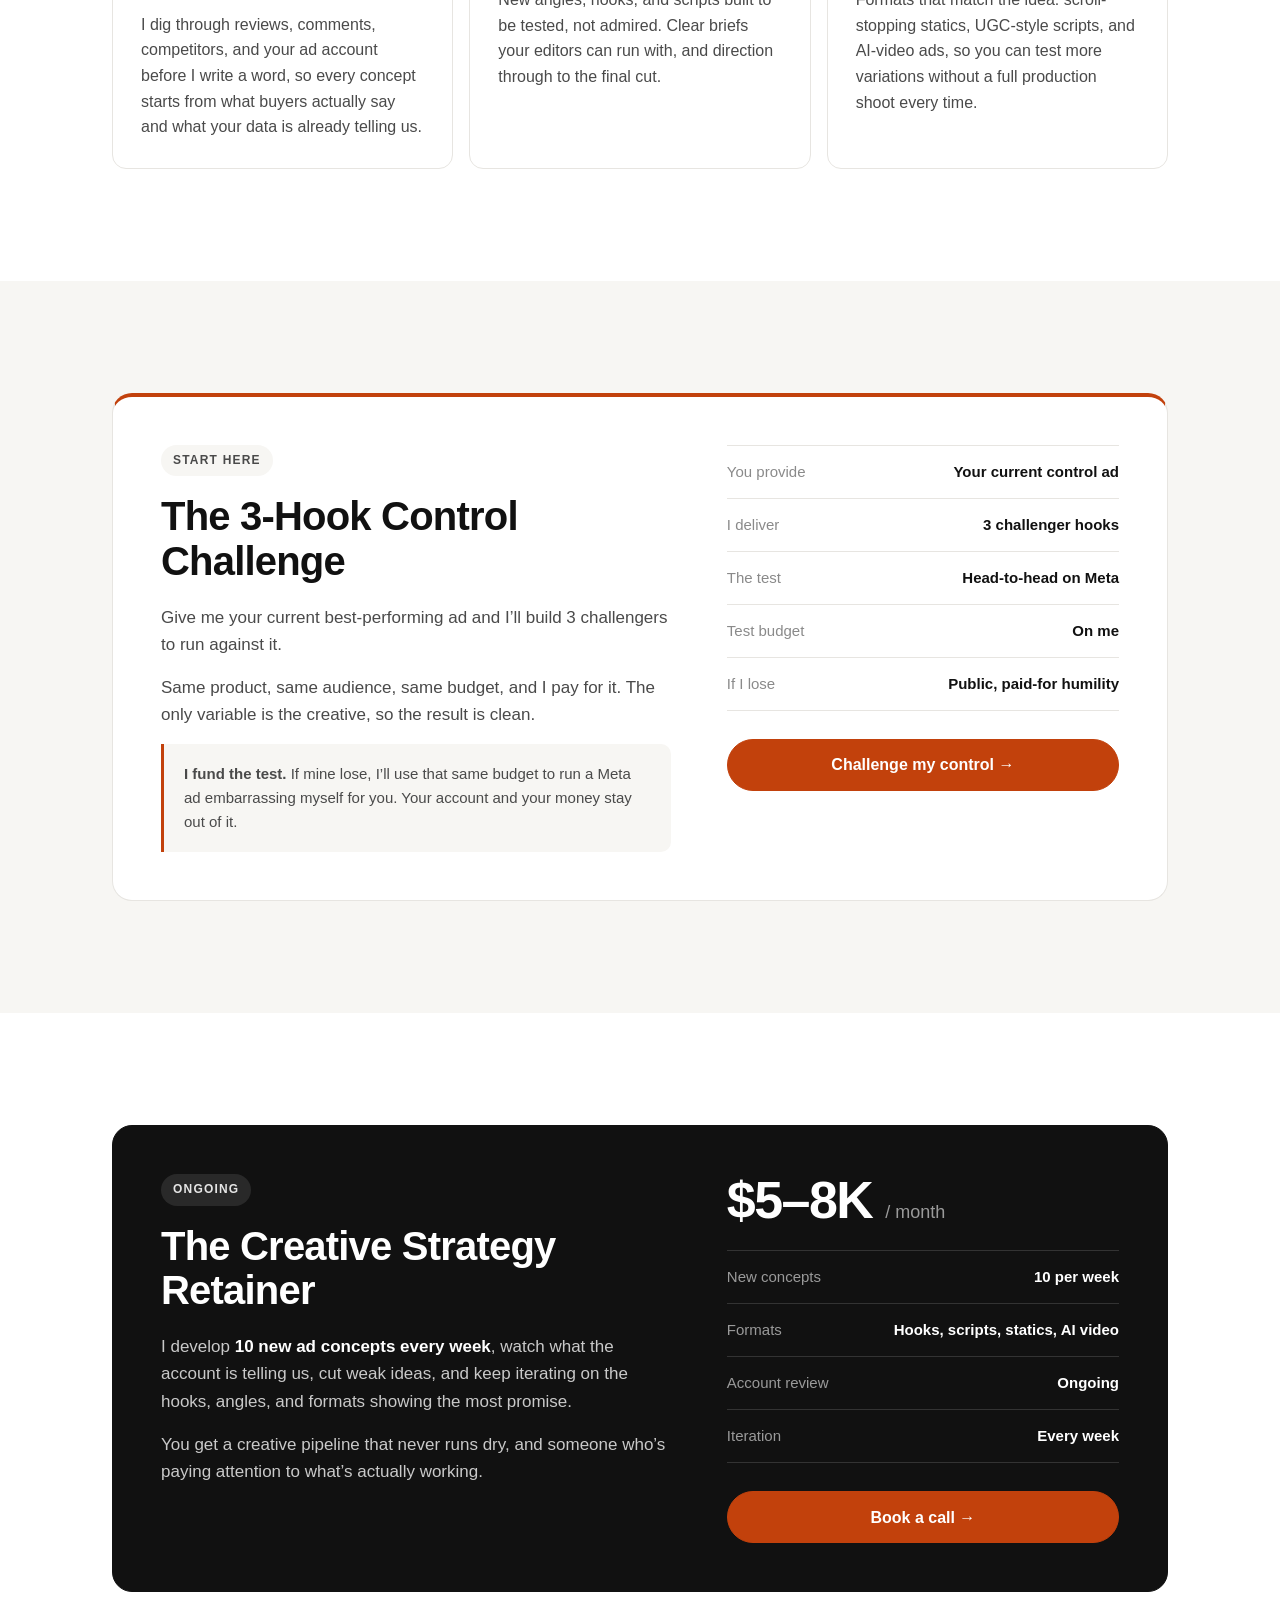
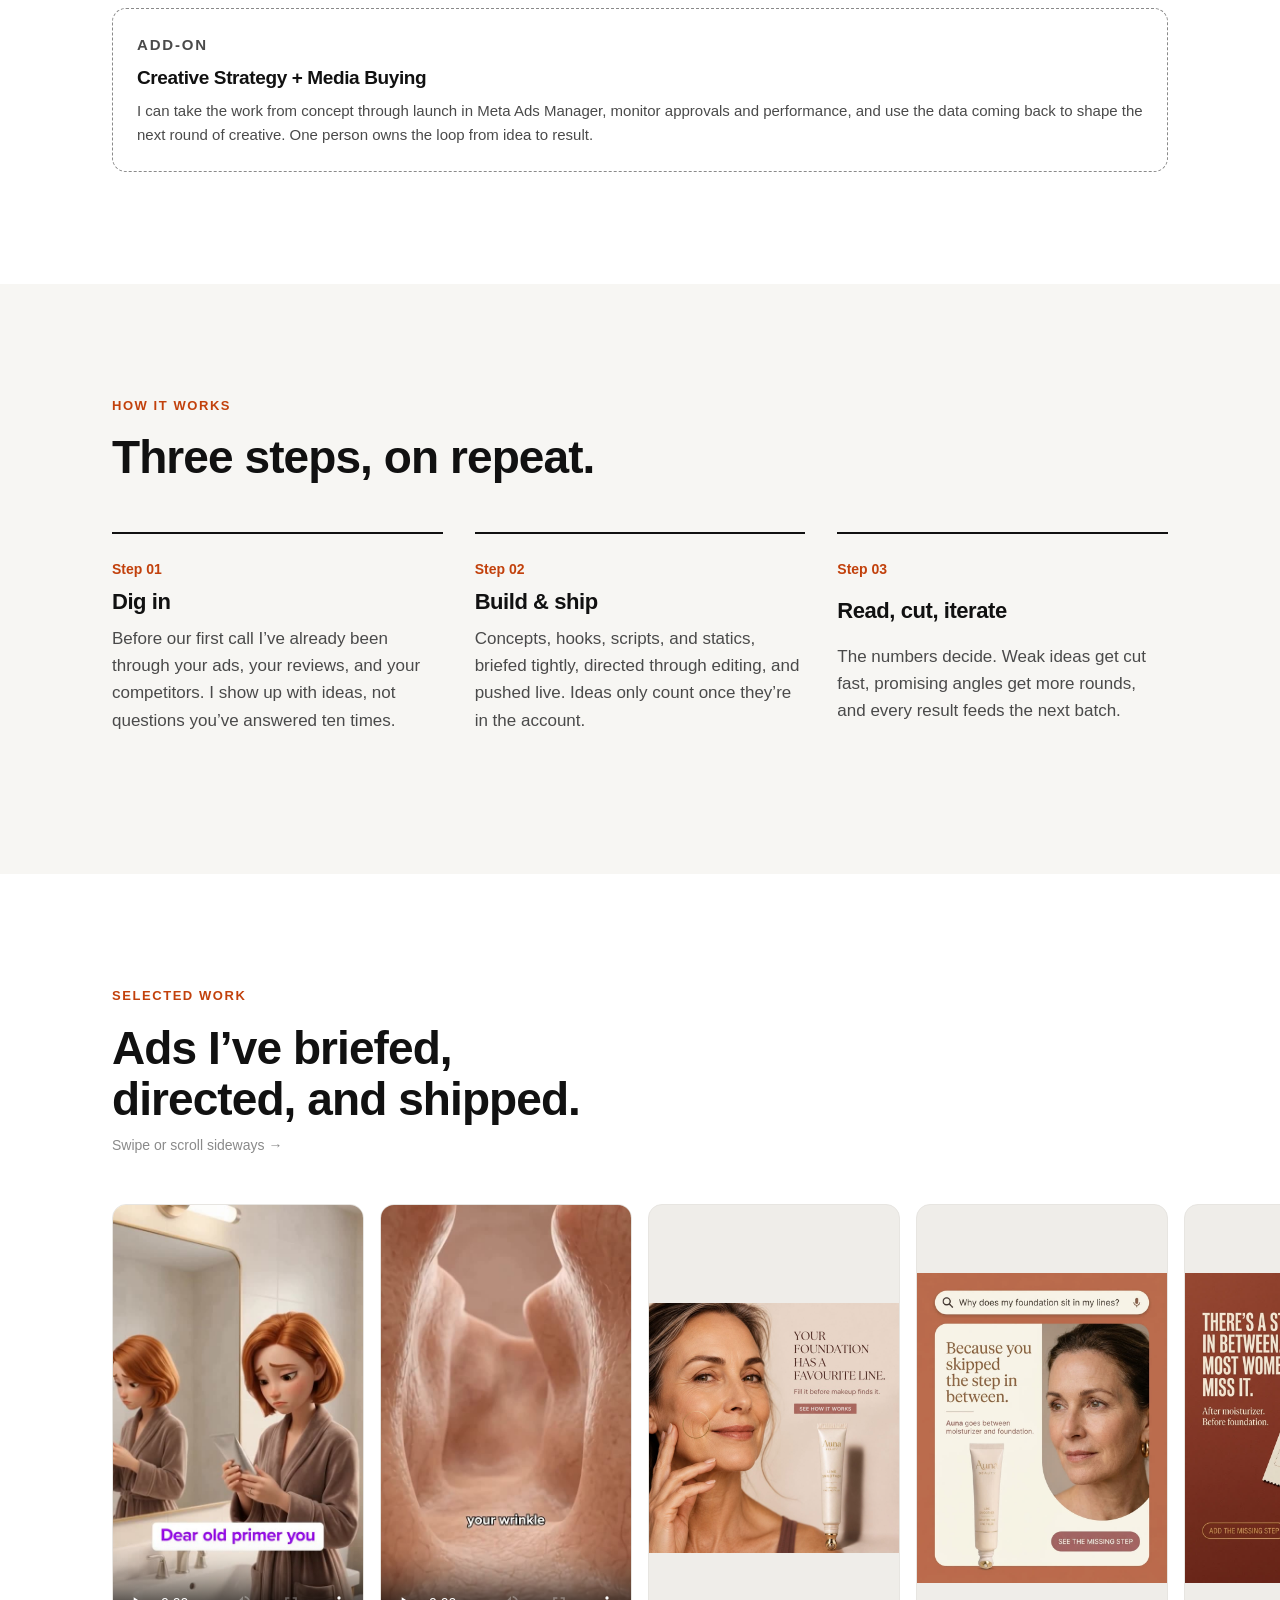
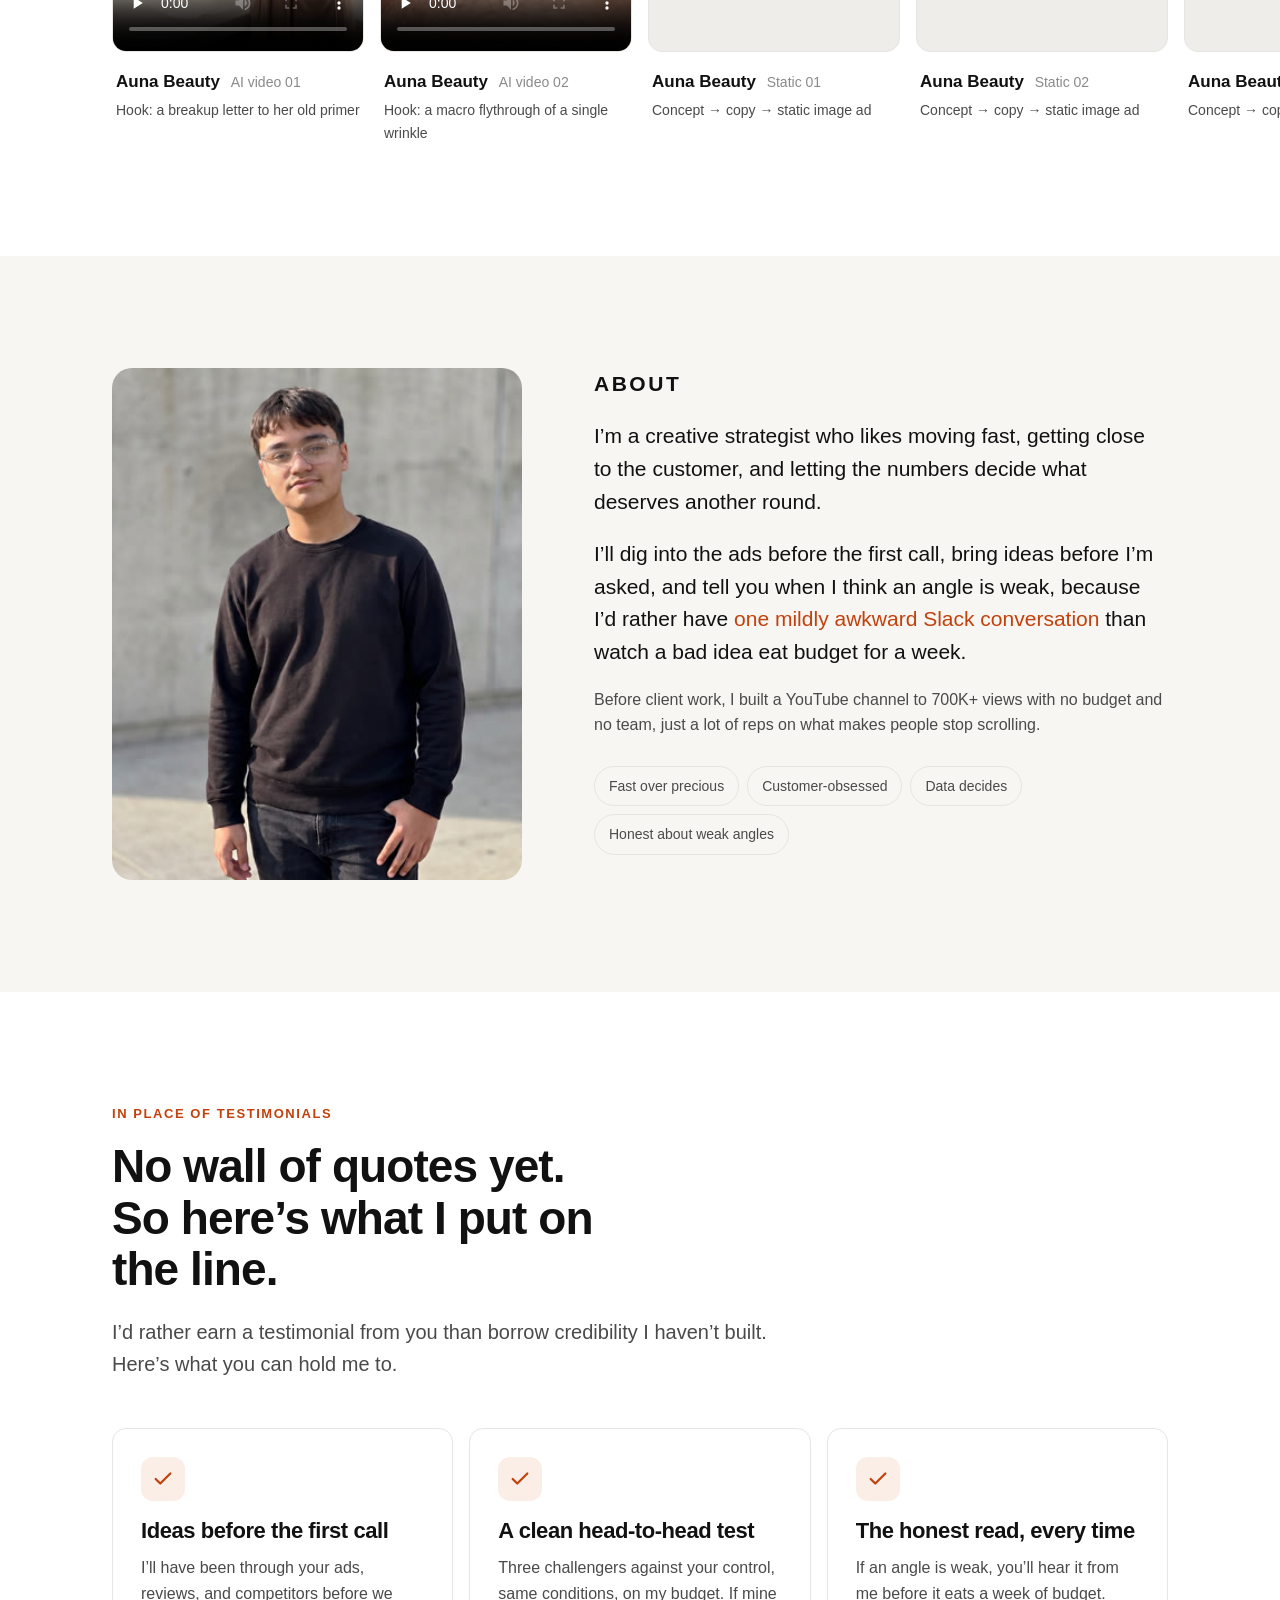
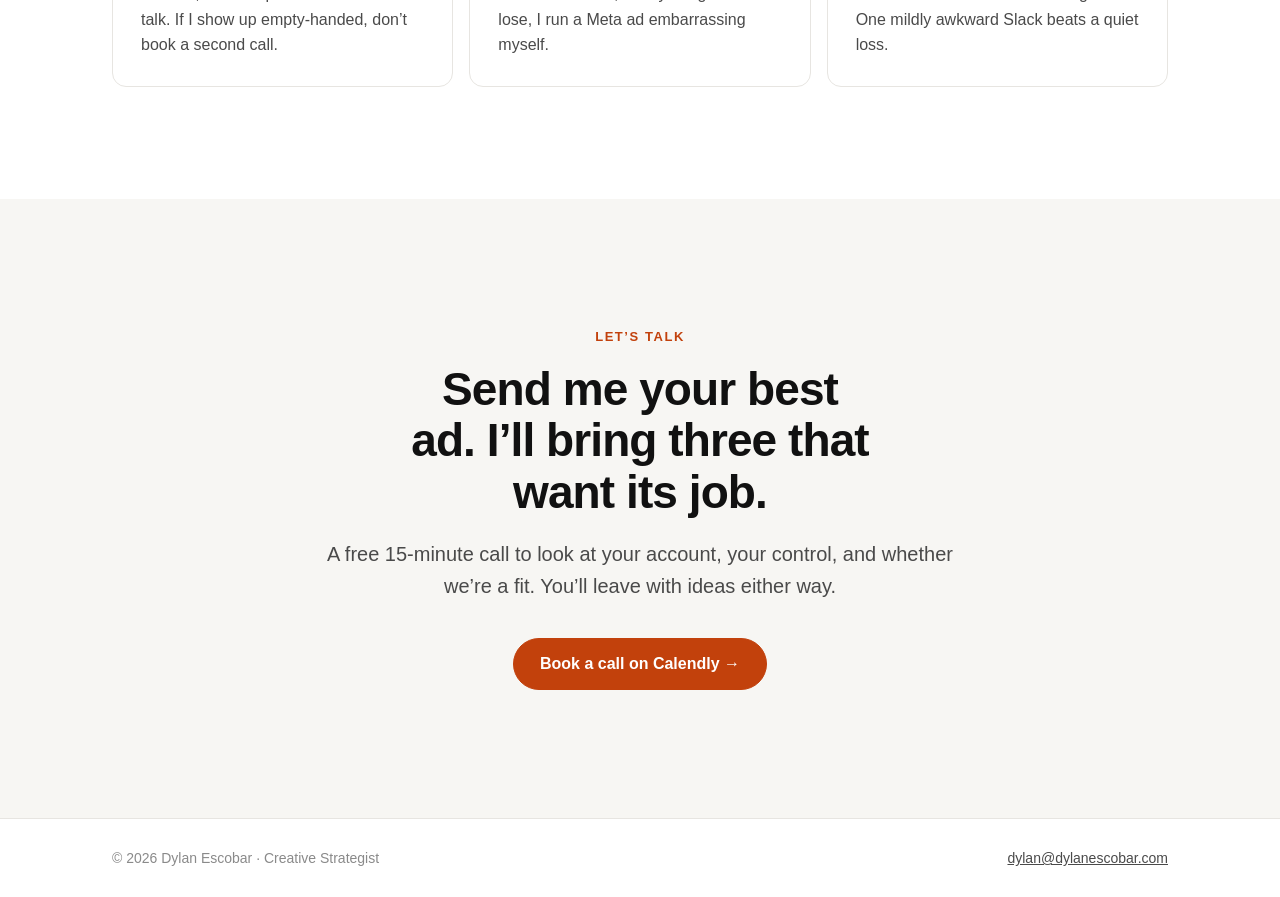
==== commit 8d56d8cd: "Remove Sean Ferres from client list and portfolio Coaching test, not client work, and outside the DT" ====
--- a/index.html
+++ b/index.html
@@ -321,7 +321,7 @@
   <div class="wrap">
     <div class="proof-grid">
       <div>
-        <p class="stat-num">5</p>
+        <p class="stat-num">4</p>
         <p class="stat-label">DTC brands: briefs, editor direction, and ads shipped live</p>
       </div>
       <div>
@@ -343,7 +343,6 @@
         <li>Tailored Canvases</li>
         <li>WonderMe</li>
         <li>Tell My Tale</li>
-        <li>Sean Ferres</li>
         <li>Auna Beauty</li>
       </ul>
     </div>
@@ -557,24 +556,6 @@
         <p class="slide-desc">Brief &rarr; editor direction &rarr; live on Meta</p>
       </div>
     </article>
-    <article class="slide">
-      <div class="slide-media slide-media--static">
-        <img src="assets/img/sean-static-2.jpg" alt="Sean Ferres static ad: breaking news style" loading="lazy">
-      </div>
-      <div class="slide-info">
-        <p class="slide-client">Sean Ferres <em>Static 01</em></p>
-        <p class="slide-desc">Static sprint: news / tabloid angle</p>
-      </div>
-    </article>
-    <article class="slide">
-      <div class="slide-media slide-media--static">
-        <img src="assets/img/sean-static-1.jpg" alt="Sean Ferres static ad: same skillset, different paycheck" loading="lazy">
-      </div>
-      <div class="slide-info">
-        <p class="slide-client">Sean Ferres <em>Static 02</em></p>
-        <p class="slide-desc">Static sprint: side-by-side infographic</p>
-      </div>
-    </article>
   </div>
 </section>
 
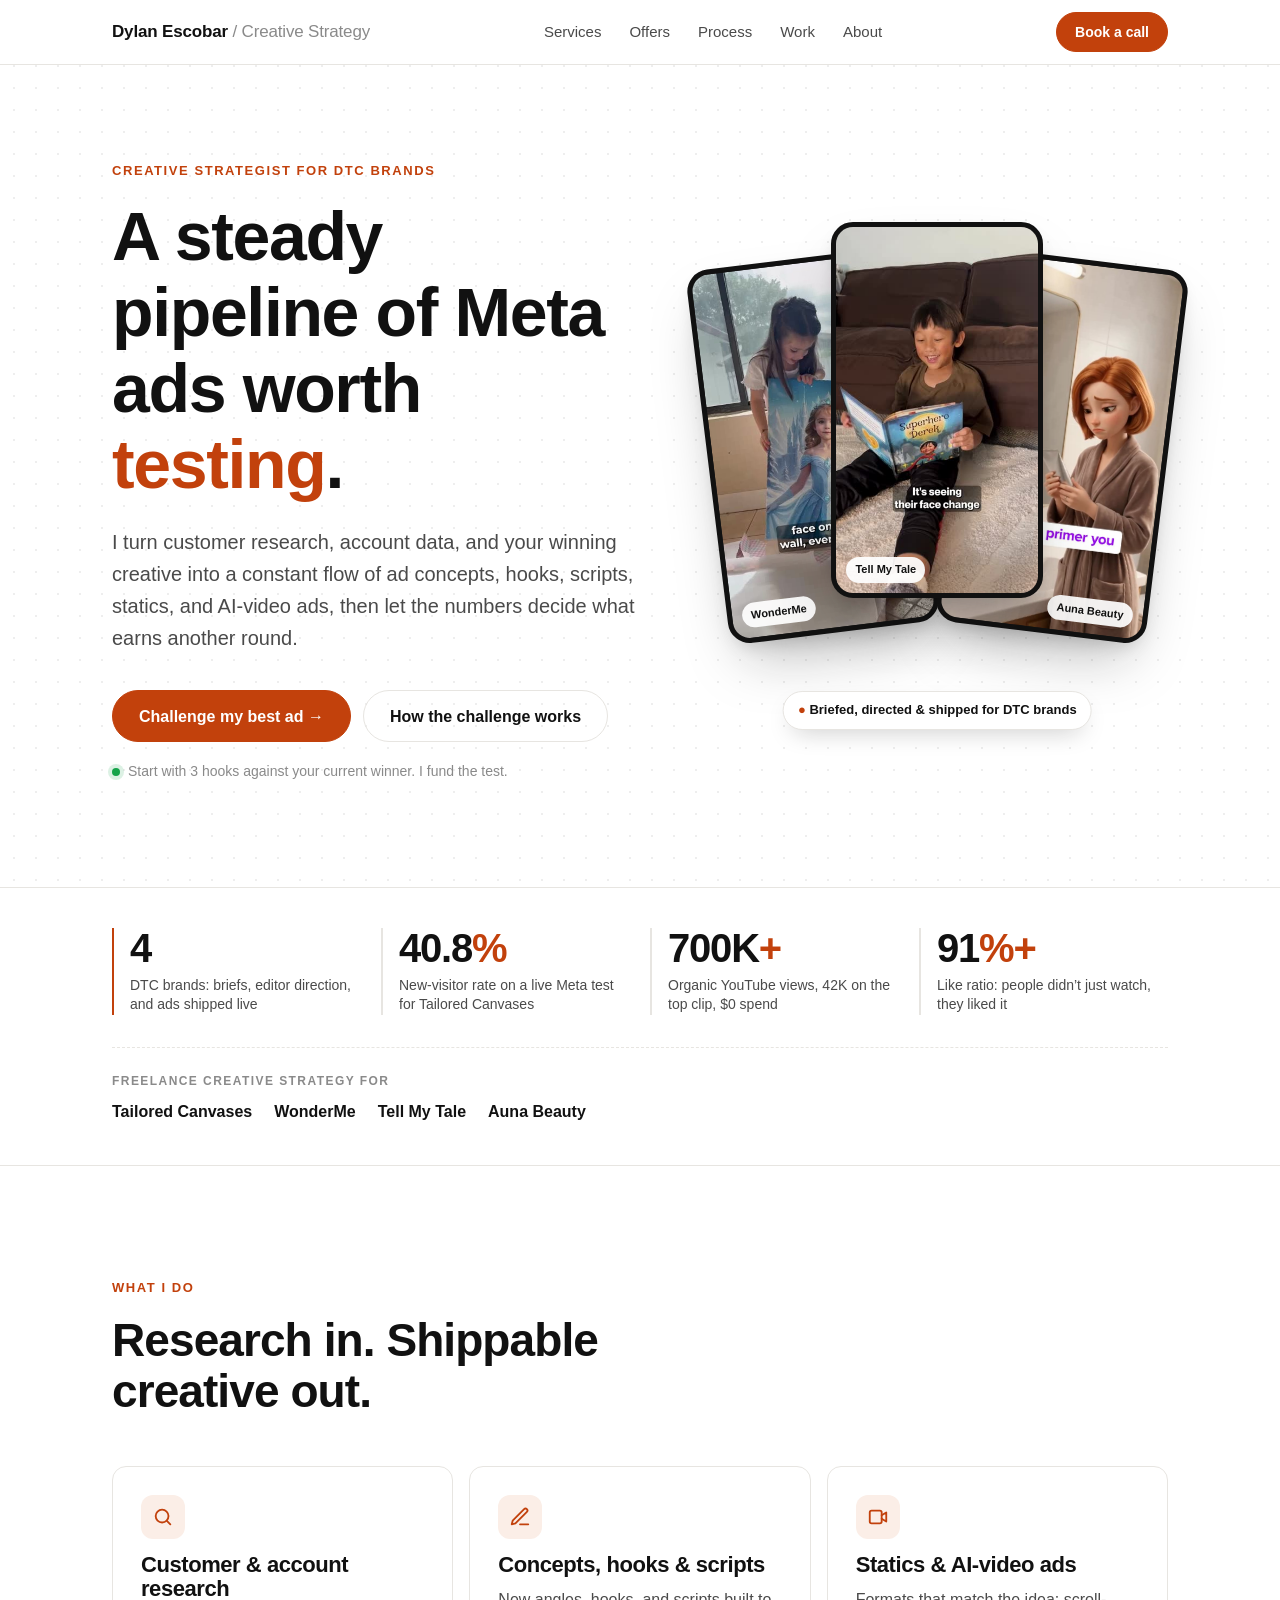
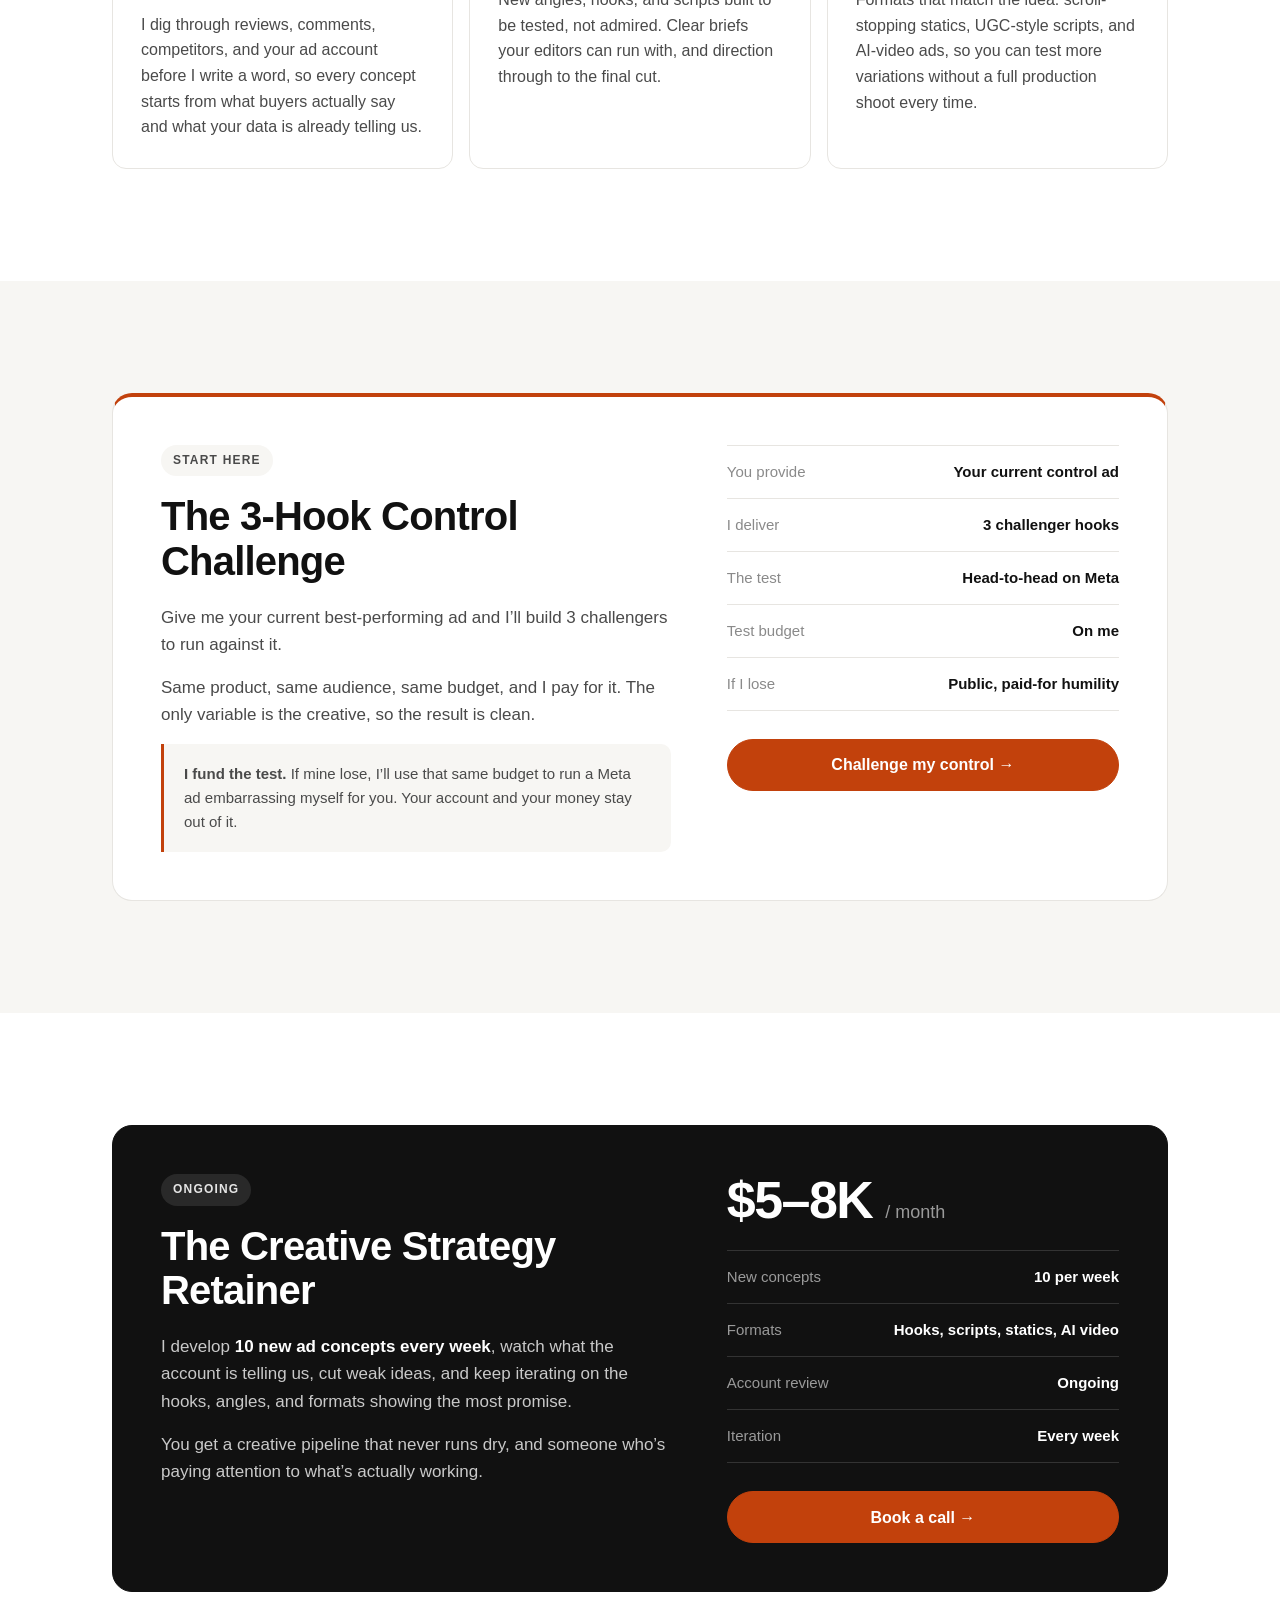
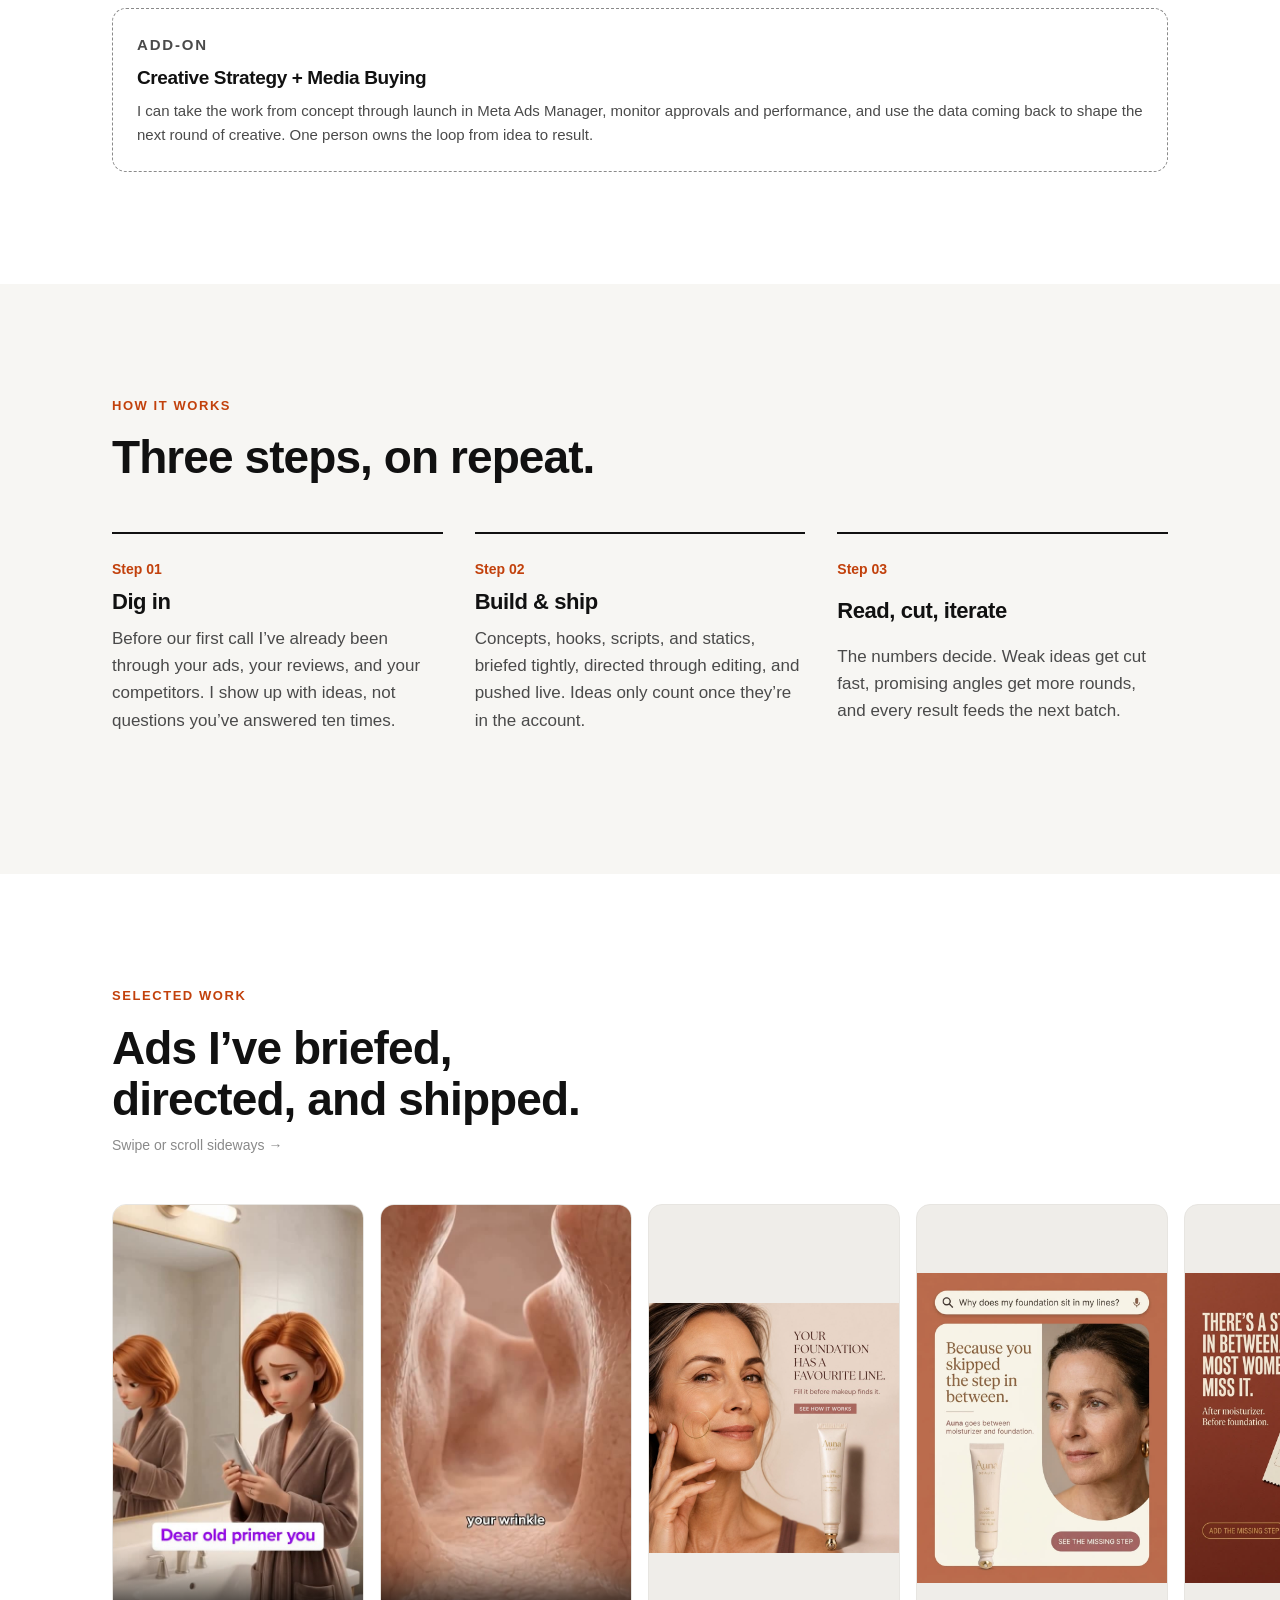
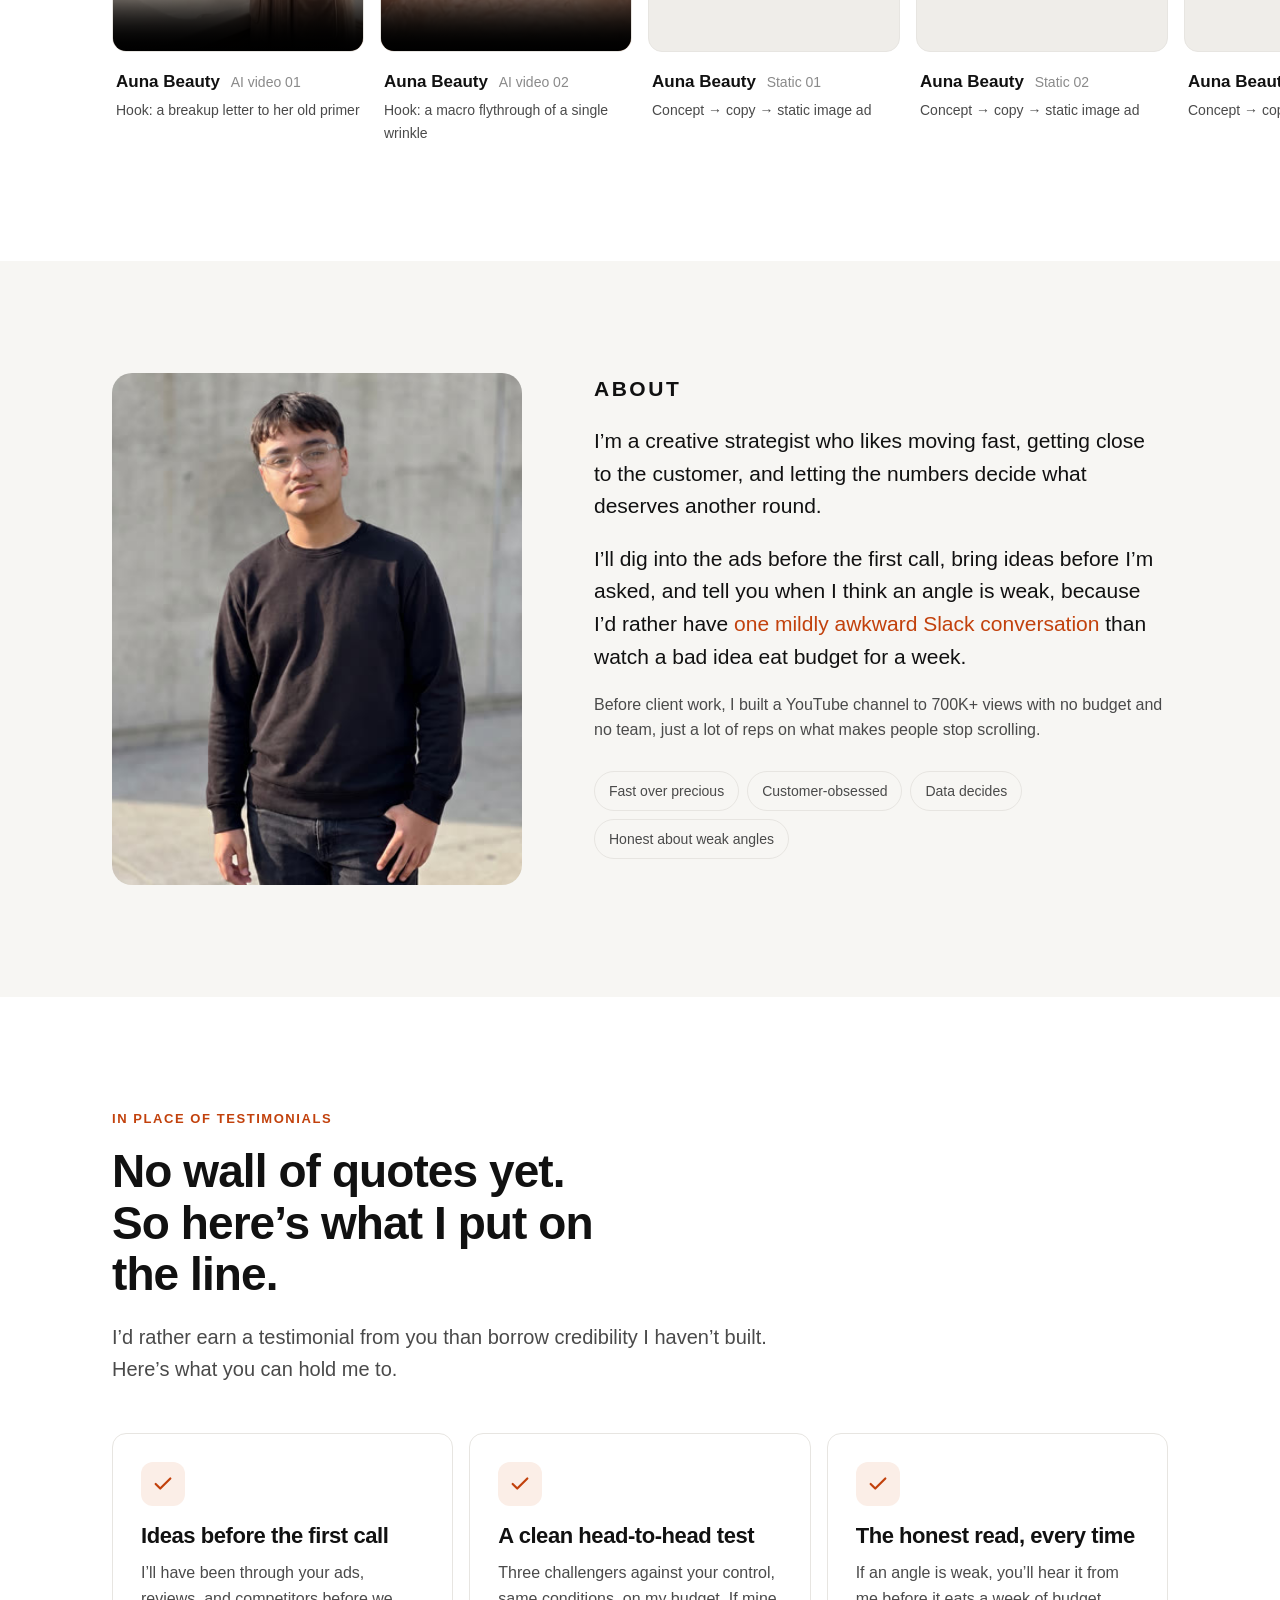
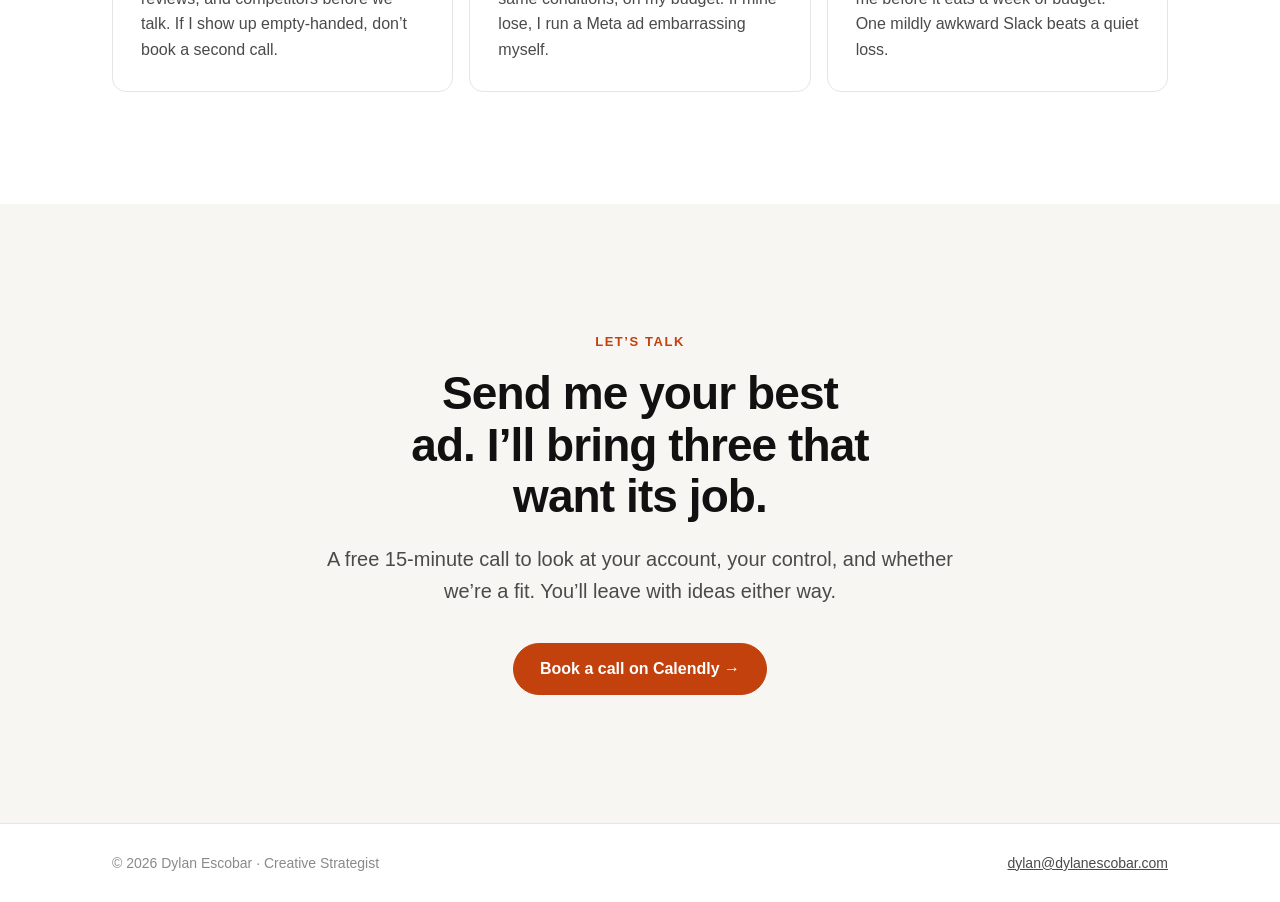
==== commit 4f464557: "Attribute 40.8% new-visitor stat to Tailored Canvases Co-Authored-By: Claude Opus 5.5 <noreply@anthr" ====
--- a/index.html
+++ b/index.html
@@ -326,7 +326,7 @@
       </div>
       <div>
         <p class="stat-num">40.8<span class="accent">%</span></p>
-        <p class="stat-label">New-visitor rate from a live Meta test</p>
+        <p class="stat-label">New-visitor rate on a live Meta test for Tailored Canvases</p>
       </div>
       <div>
         <p class="stat-num">700K<span class="accent">+</span></p>
@@ -552,7 +552,7 @@
         <p class="brief-line"><span>Format</span>Vertical, 15s, Meta placement.</p>
       </div>
       <div class="slide-info">
-        <p class="slide-client">Tailored Canvases</p>
+        <p class="slide-client">Tailored Canvases <em>40.8% new visitors</em></p>
         <p class="slide-desc">Brief &rarr; editor direction &rarr; live on Meta</p>
       </div>
     </article>
